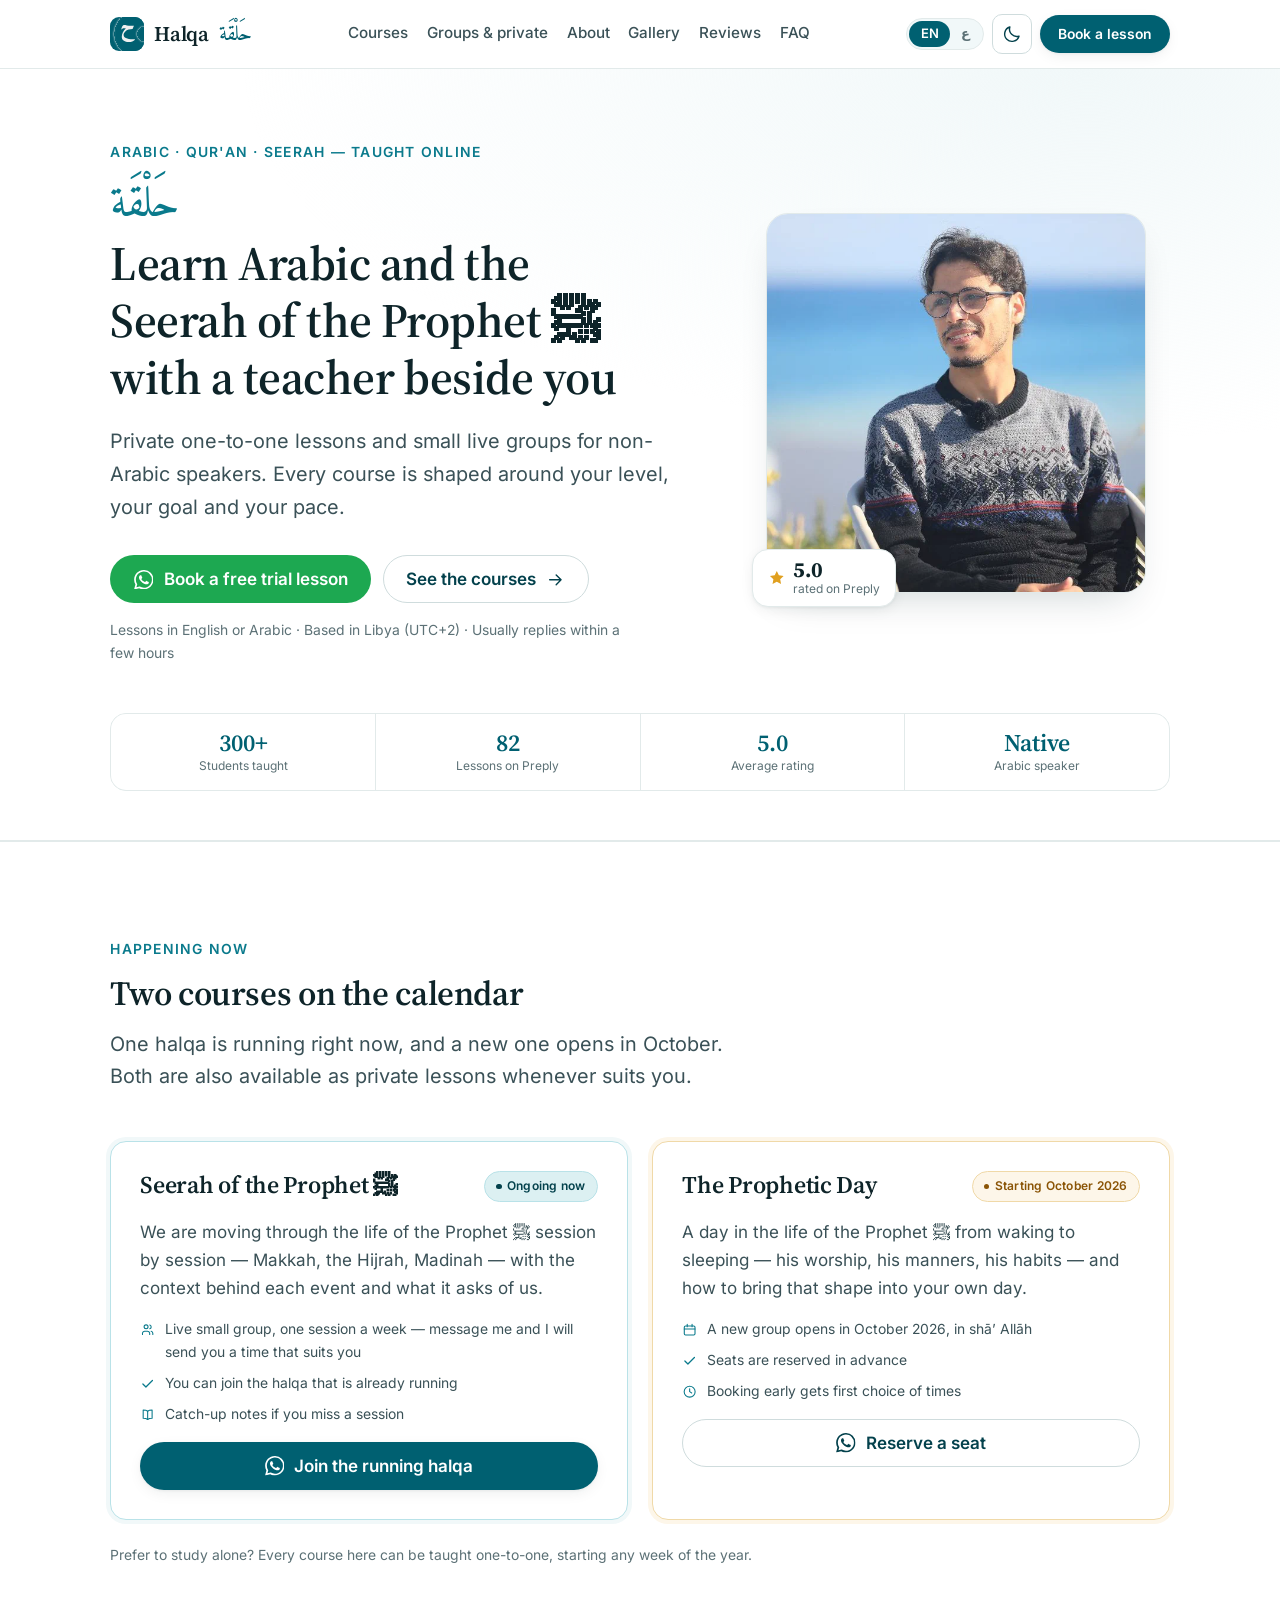
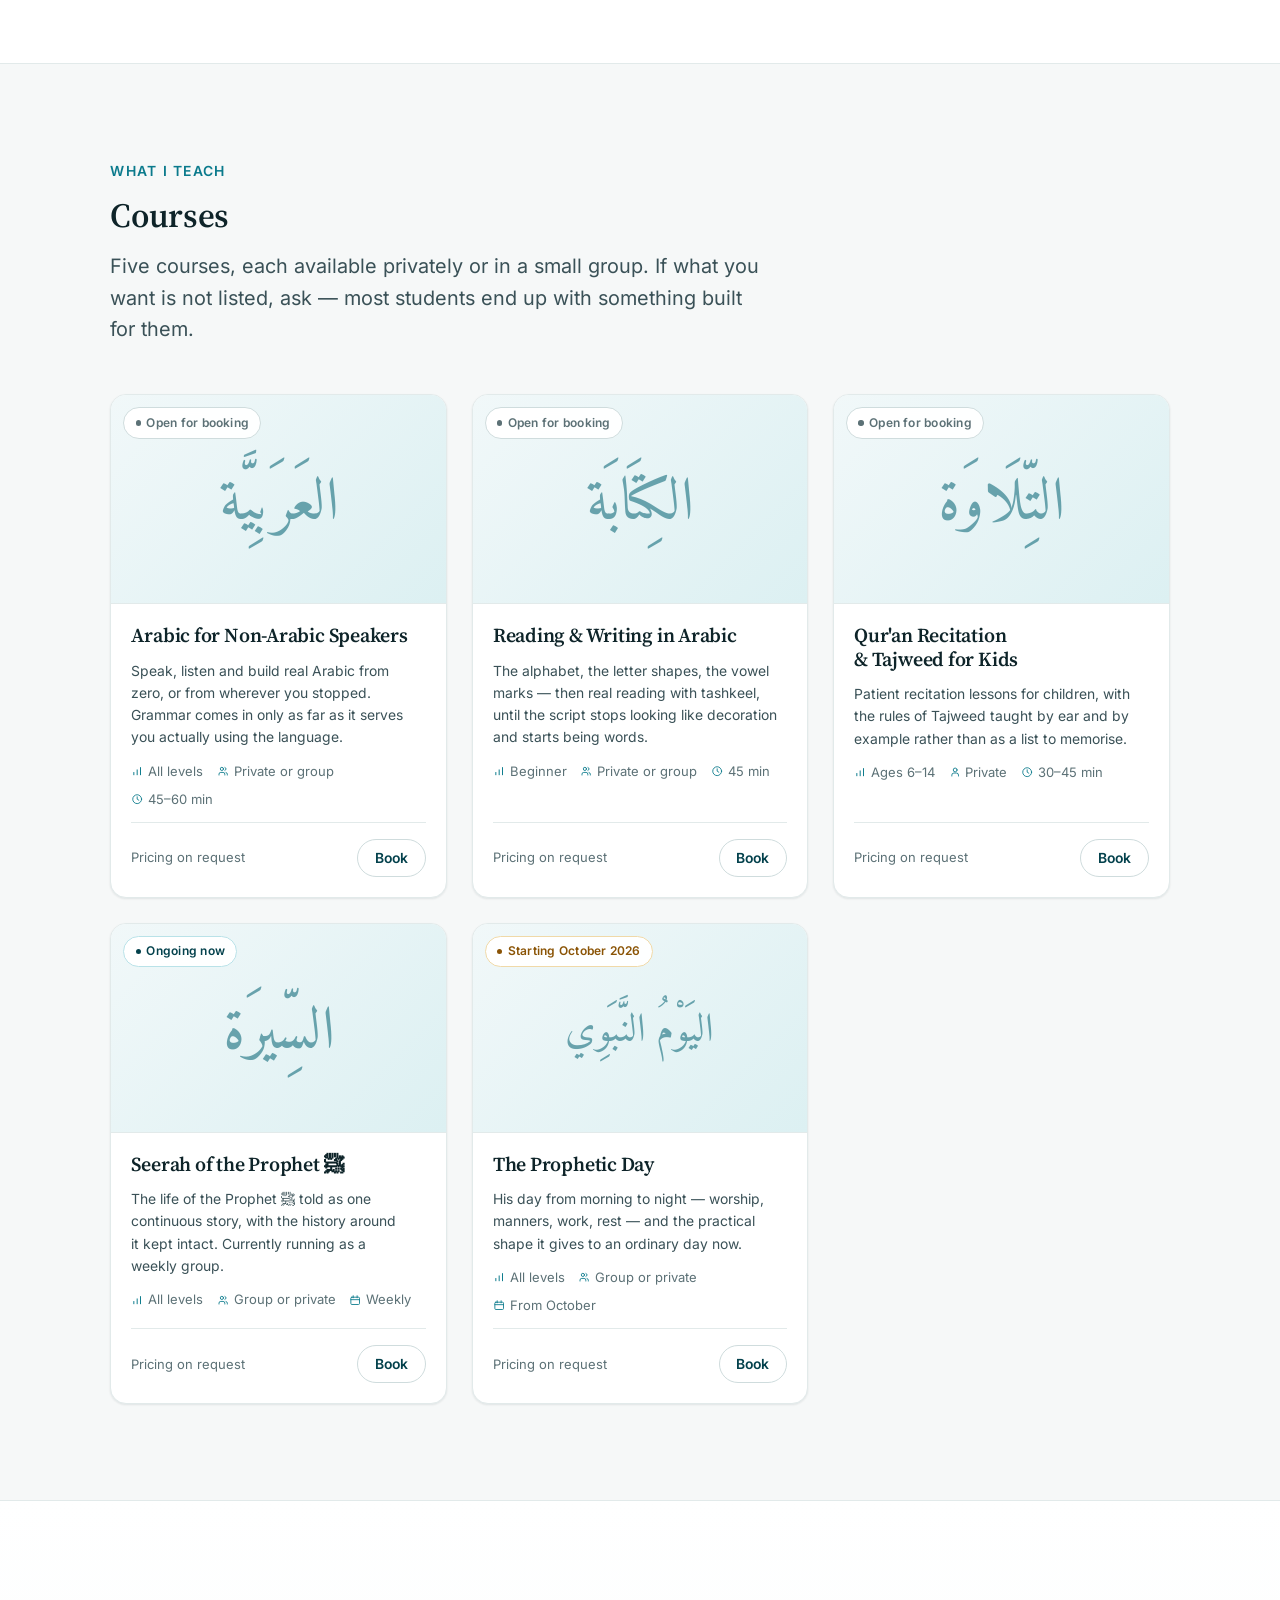
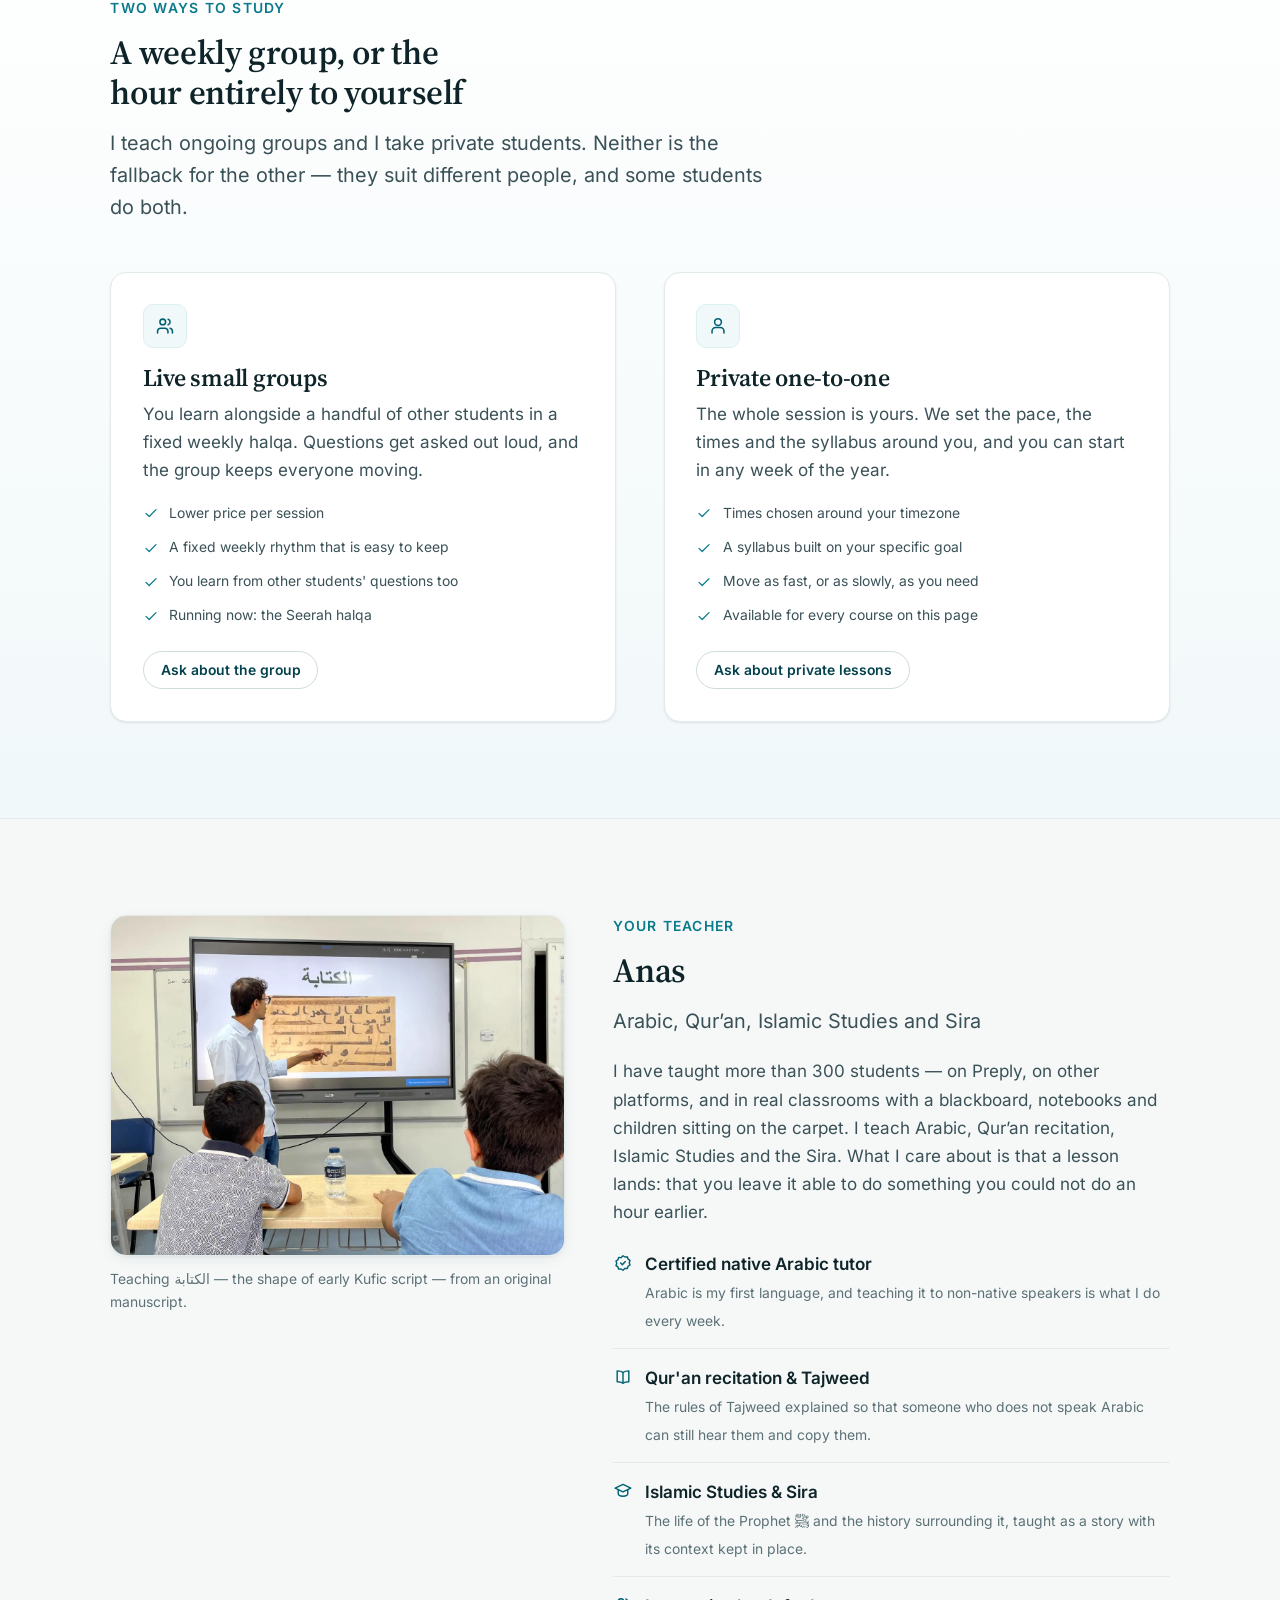
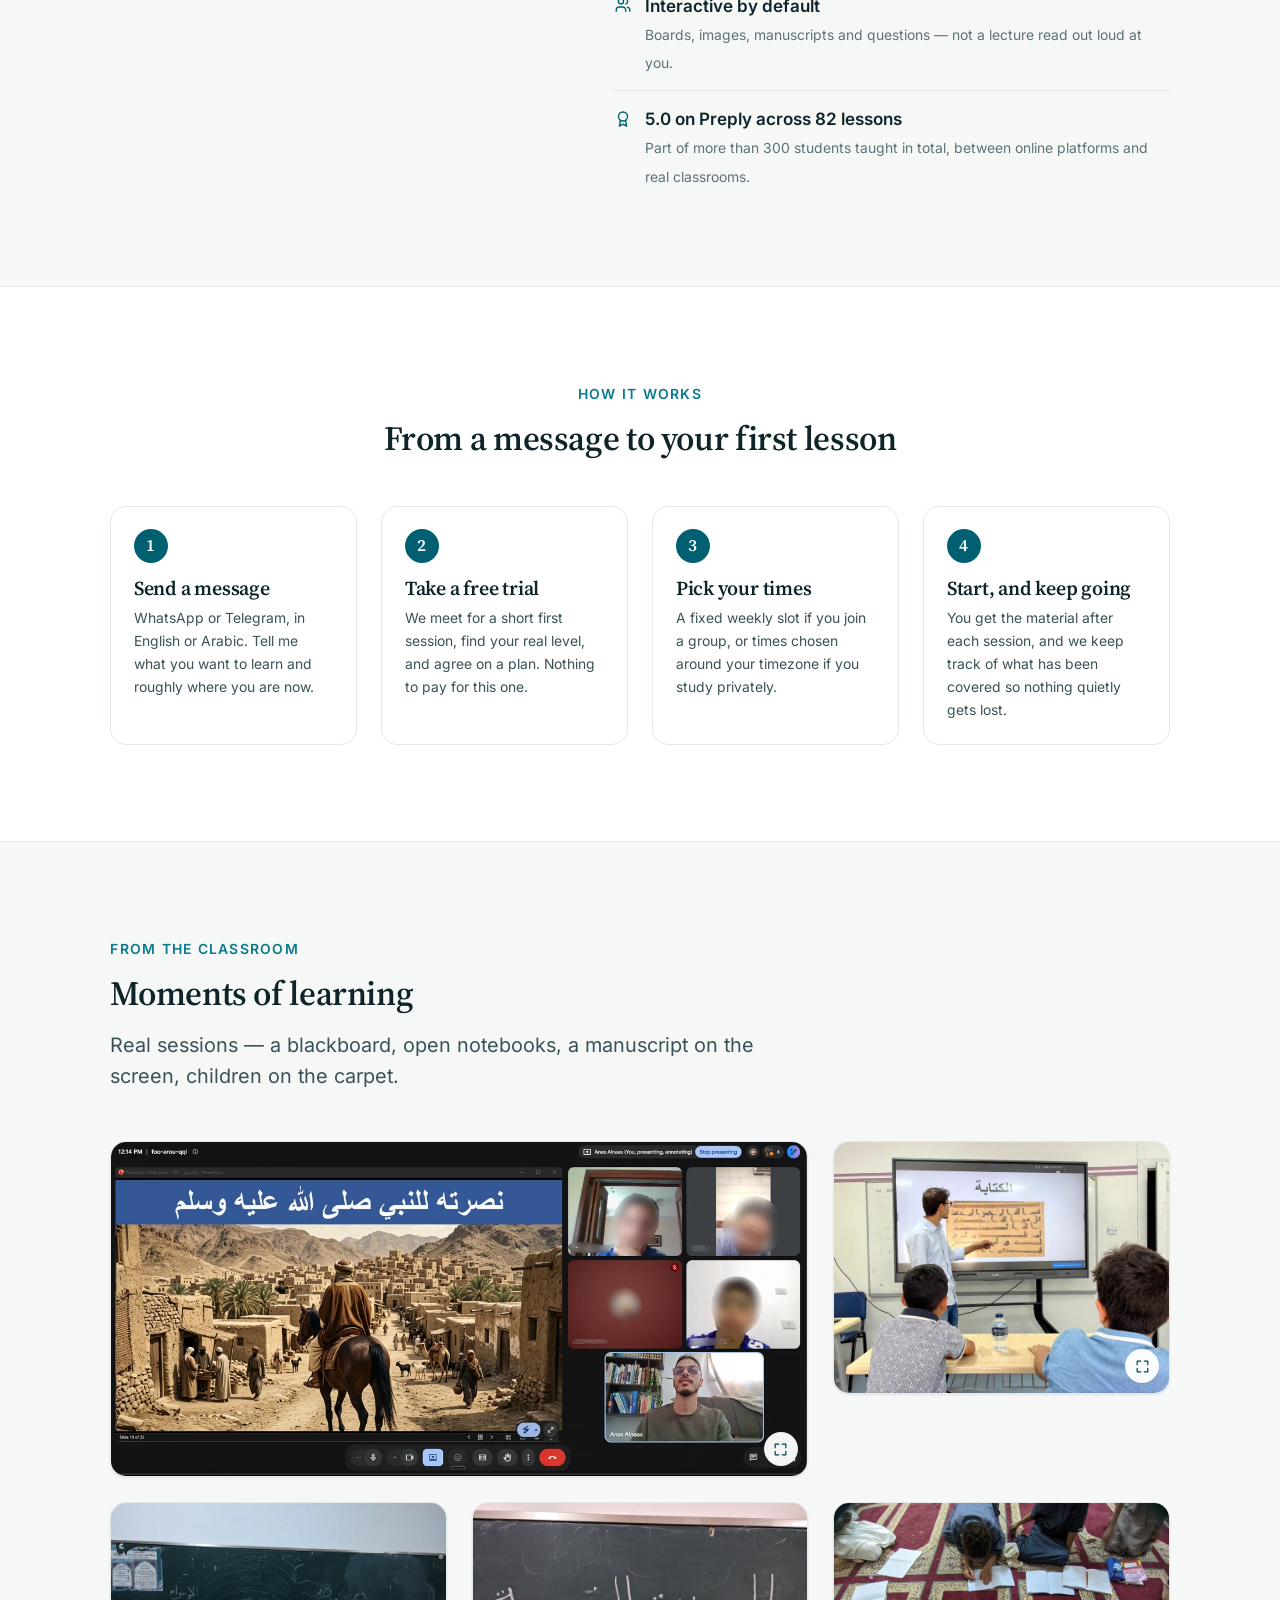
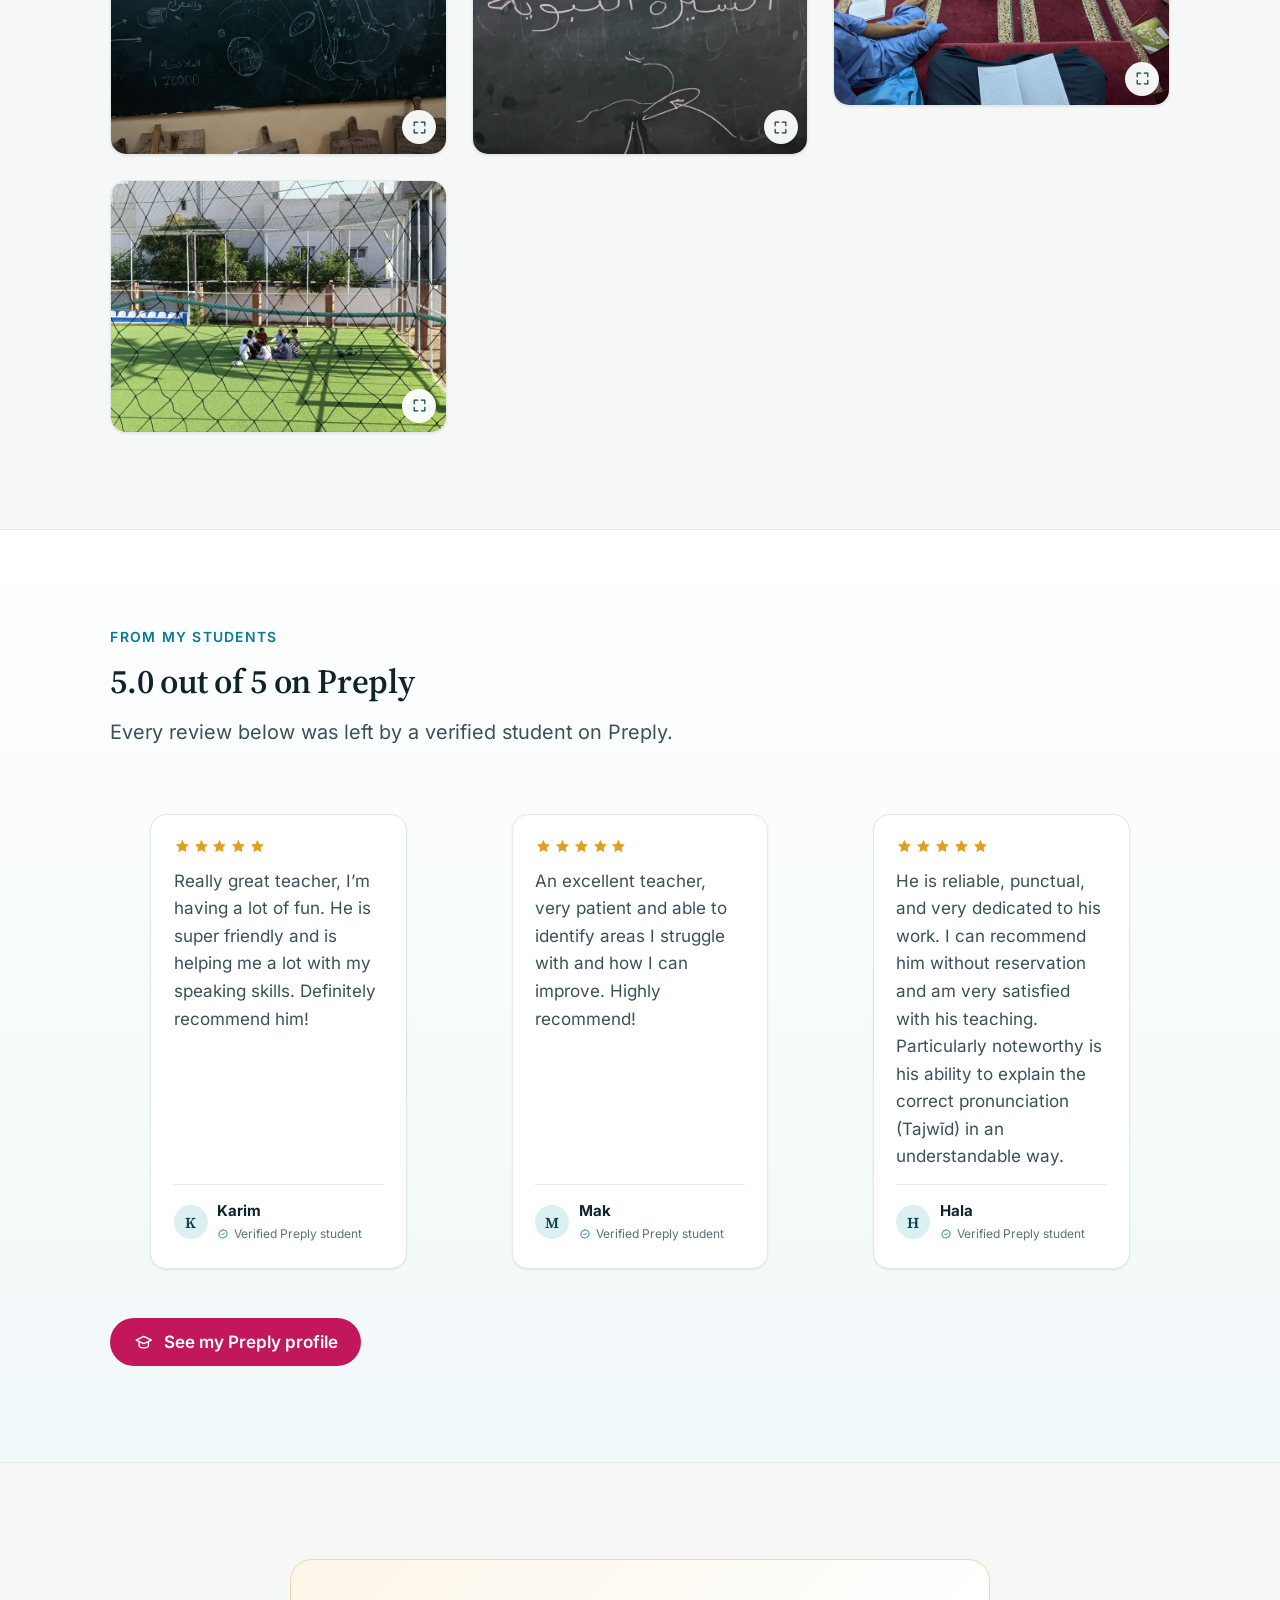
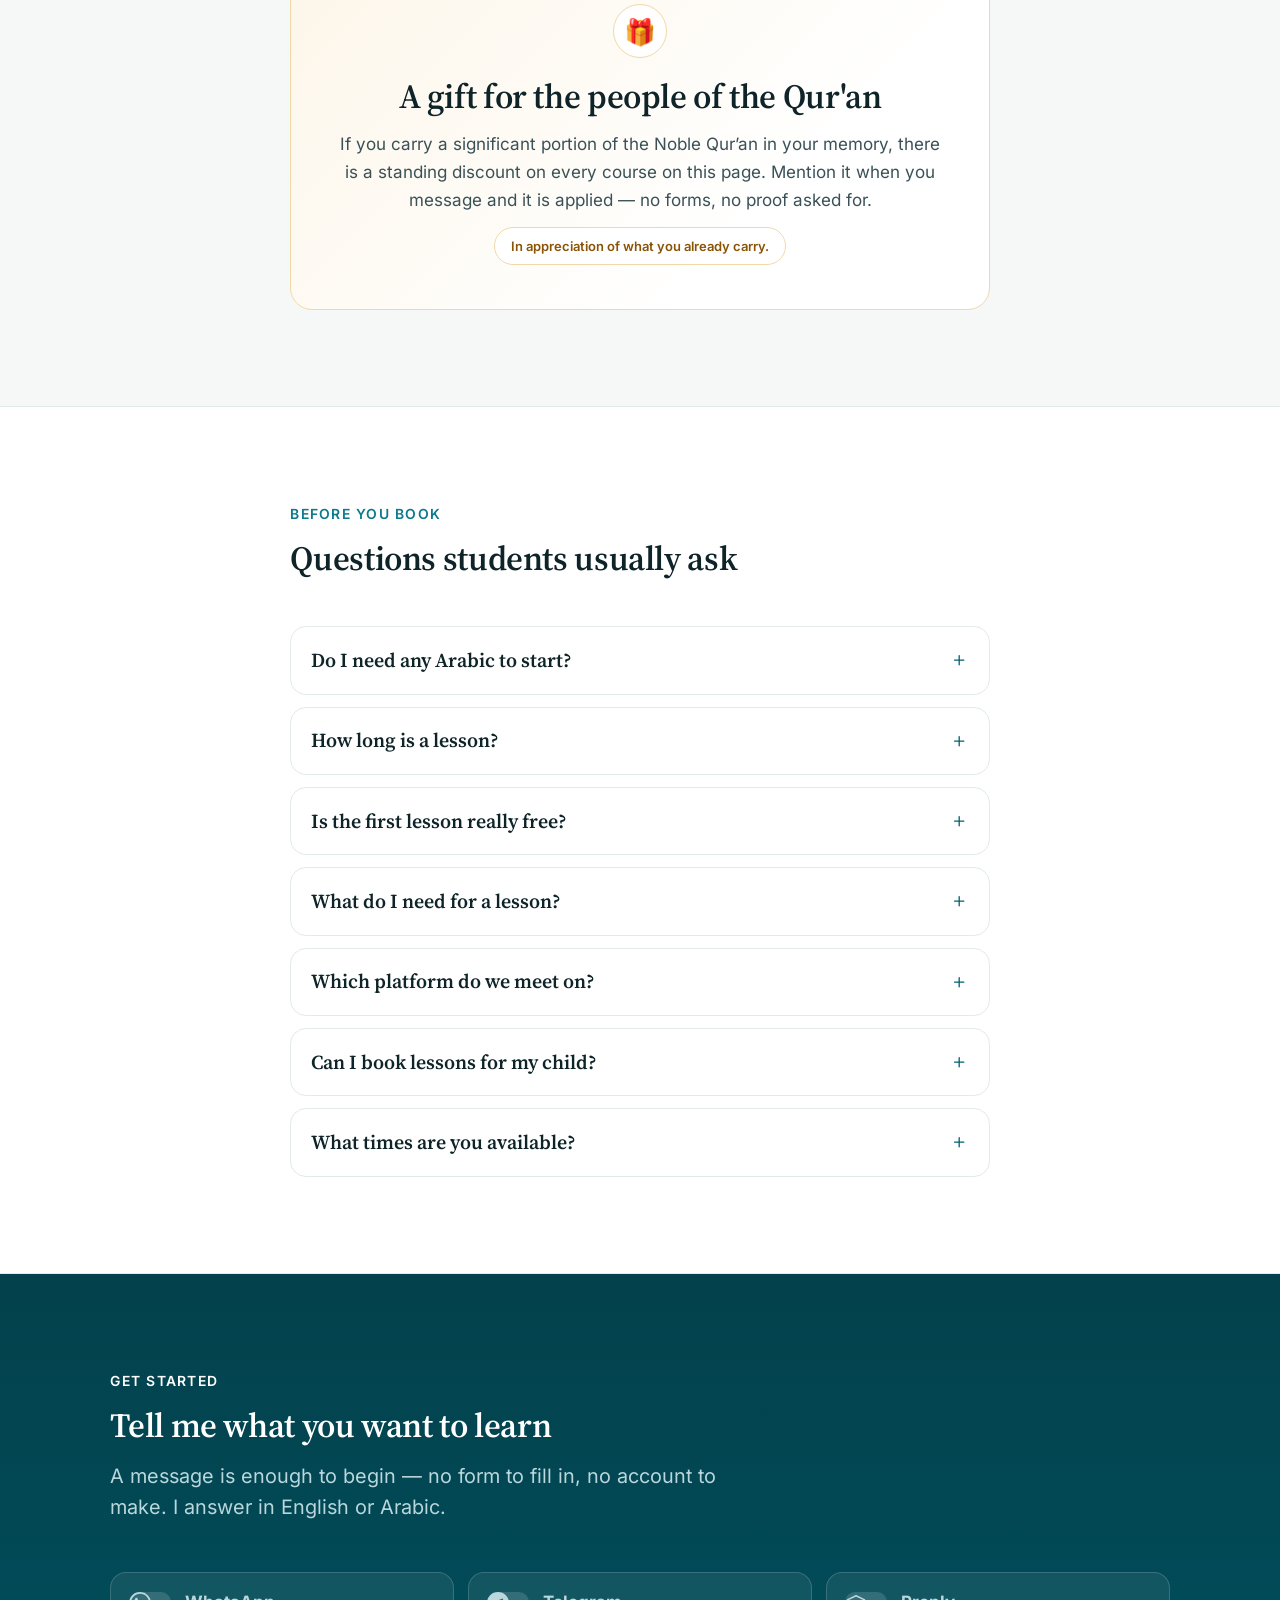
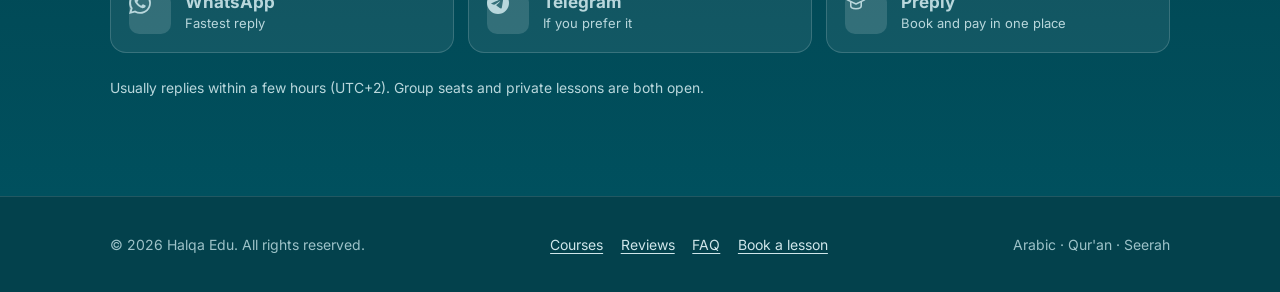
==== index.html @ 16d35952 "Import live site from Netlify (halqa-website) Files downloaded from the current production deploy an" ====
<!DOCTYPE html>
<html lang="en" dir="ltr" class="no-js">
<head>
<meta charset="utf-8">
<meta name="viewport" content="width=device-width, initial-scale=1">

<title>Halqa — Learn Arabic, Qur'an &amp; the Seerah with Anas</title>
<meta name="description" content="Private and small-group online lessons in Arabic, Qur'an recitation and Tajweed, and the Seerah of the Prophet ﷺ. Native Arabic teacher, 300+ students taught, rated 5.0 on Preply. Free trial lesson.">
<link rel="canonical" href="https://www.halqa.ly/">
<meta name="theme-color" content="#006071" media="(prefers-color-scheme: light)">
<meta name="theme-color" content="#0b1a1e" media="(prefers-color-scheme: dark)">
<meta name="author" content="Anas — Halqa">

<!-- Link previews (WhatsApp, Telegram, Facebook, X) -->
<meta property="og:type" content="website">
<meta property="og:site_name" content="Halqa">
<meta property="og:locale" content="en_US">
<meta property="og:locale:alternate" content="ar_LY">
<meta property="og:url" content="https://www.halqa.ly/">
<meta property="og:title" content="Halqa — Learn Arabic, Qur'an &amp; the Seerah with Anas">
<meta property="og:description" content="Private and small-group online lessons in Arabic, Qur'an recitation and Tajweed, and the Seerah of the Prophet ﷺ. 300+ students taught, rated 5.0 on Preply. First lesson free.">
<meta property="og:image" content="https://www.halqa.ly/images/og.jpg">
<meta property="og:image:width" content="1200">
<meta property="og:image:height" content="630">
<meta property="og:image:alt" content="Anas teaching Arabic script from an early Qur'anic manuscript">
<meta name="twitter:card" content="summary_large_image">

<!-- Icons -->
<link rel="icon" href="favicon.svg" type="image/svg+xml">
<link rel="apple-touch-icon" href="apple-touch-icon.png">
<link rel="manifest" href="site.webmanifest">

<!-- Fonts are self-hosted; nothing is requested from a third party at runtime -->
<link rel="preload" href="fonts/inter-latin-var.woff2" as="font" type="font/woff2" crossorigin>
<link rel="preload" href="fonts/sourceserif4-latin-var.woff2" as="font" type="font/woff2" crossorigin>
<link rel="stylesheet" href="css/styles.css">

<script>
  /* Runs before paint: marks that JS is available (the reveal animations are
     scoped to html.js so the page is never invisible without it), and restores
     a saved Arabic preference and a saved light/dark choice before the first
     frame — otherwise the page flashes English, or flashes light before
     turning dark. With nothing saved, the theme follows the operating system. */
  (function () {
    var d = document.documentElement;
    d.classList.remove('no-js');
    d.classList.add('js');
    try {
      if (localStorage.getItem('halqa:lang') === 'ar') {
        d.setAttribute('lang', 'ar');
        d.setAttribute('dir', 'rtl');
      }
      var theme = localStorage.getItem('halqa:theme');
      if (theme !== 'dark' && theme !== 'light') {
        theme = window.matchMedia('(prefers-color-scheme: dark)').matches
          ? 'dark'
          : 'light';
      }
      d.setAttribute('data-theme', theme);
    } catch (e) {}
  })();
</script>

<script type="application/ld+json">
{
  "@context": "https://schema.org",
  "@graph": [
    {
      "@type": "WebSite",
      "@id": "https://www.halqa.ly/#website",
      "url": "https://www.halqa.ly/",
      "name": "Halqa",
      "inLanguage": ["en", "ar"],
      "publisher": { "@id": "https://www.halqa.ly/#org" }
    },
    {
      "@type": "EducationalOrganization",
      "@id": "https://www.halqa.ly/#org",
      "name": "Halqa",
      "alternateName": "حلقة",
      "url": "https://www.halqa.ly/",
      "logo": "https://www.halqa.ly/favicon.svg",
      "image": "https://www.halqa.ly/images/og.jpg",
      "description": "Online Arabic, Qur'an recitation and Seerah lessons for non-Arabic speakers, taught privately and in small live groups.",
      "founder": { "@id": "https://www.halqa.ly/#anas" },
      "address": { "@type": "PostalAddress", "addressCountry": "LY" },
      "areaServed": "Worldwide",
      "availableLanguage": ["Arabic", "English"]
    },
    {
      "@type": "Person",
      "@id": "https://www.halqa.ly/#anas",
      "name": "Anas",
      "jobTitle": "Arabic, Qur'an and Islamic Studies teacher",
      "description": "Native Arabic teacher who has taught more than 300 students online and in classrooms.",
      "image": "https://www.halqa.ly/images/portrait.webp",
      "knowsLanguage": ["ar", "en"],
      "worksFor": { "@id": "https://www.halqa.ly/#org" },
      "knowsAbout": [
        "Arabic language teaching",
        "Qur'an recitation",
        "Tajweed",
        "Seerah of the Prophet Muhammad",
        "Islamic Studies"
      ]
    },
    {
      "@type": "Course",
      "name": "Arabic for Non-Arabic Speakers",
      "description": "Speaking, listening and reading Arabic from beginner level upwards, taught privately or in a small group.",
      "inLanguage": "en",
      "teaches": "Arabic language",
      "provider": { "@id": "https://www.halqa.ly/#org" },
      "hasCourseInstance": {
        "@type": "CourseInstance",
        "courseMode": "online",
        "instructor": { "@id": "https://www.halqa.ly/#anas" }
      }
    },
    {
      "@type": "Course",
      "name": "Reading and Writing in Arabic",
      "description": "The Arabic alphabet, letter forms and vowel marks, through to reading vocalised text with confidence.",
      "inLanguage": "en",
      "teaches": "Arabic reading and writing",
      "provider": { "@id": "https://www.halqa.ly/#org" },
      "hasCourseInstance": {
        "@type": "CourseInstance",
        "courseMode": "online",
        "instructor": { "@id": "https://www.halqa.ly/#anas" }
      }
    },
    {
      "@type": "Course",
      "name": "Qur'an Recitation and Tajweed for Kids",
      "description": "Recitation lessons for children aged 6 to 14, with the rules of Tajweed taught by ear and example.",
      "inLanguage": "en",
      "teaches": "Qur'an recitation and Tajweed",
      "provider": { "@id": "https://www.halqa.ly/#org" },
      "hasCourseInstance": {
        "@type": "CourseInstance",
        "courseMode": "online",
        "instructor": { "@id": "https://www.halqa.ly/#anas" }
      }
    },
    {
      "@type": "Course",
      "name": "Seerah of the Prophet Muhammad ﷺ",
      "description": "The life of the Prophet ﷺ taught as one continuous story with its historical context, currently running as a weekly live group.",
      "inLanguage": "en",
      "teaches": "Islamic Studies and the Sira",
      "provider": { "@id": "https://www.halqa.ly/#org" },
      "hasCourseInstance": {
        "@type": "CourseInstance",
        "courseMode": "online",
        "courseSchedule": {
          "@type": "Schedule",
          "repeatFrequency": "P1W",
          "repeatCount": 1
        },
        "instructor": { "@id": "https://www.halqa.ly/#anas" }
      }
    },
    {
      "@type": "Course",
      "name": "The Prophetic Day",
      "description": "A day in the life of the Prophet ﷺ from waking to sleeping — his worship, manners and habits — and how to shape an ordinary day around them. New group starting October 2026.",
      "inLanguage": "en",
      "teaches": "Prophetic practice and daily routine",
      "provider": { "@id": "https://www.halqa.ly/#org" },
      "hasCourseInstance": {
        "@type": "CourseInstance",
        "courseMode": "online",
        "startDate": "2026-10",
        "instructor": { "@id": "https://www.halqa.ly/#anas" }
      }
    },
    {
      "@type": "FAQPage",
      "mainEntity": [
        {
          "@type": "Question",
          "name": "Do I need any Arabic to start?",
          "acceptedAnswer": {
            "@type": "Answer",
            "text": "No. Several of my students began at the alphabet. Lessons are taught in English and shift into more Arabic as you grow into it."
          }
        },
        {
          "@type": "Question",
          "name": "How long is a lesson?",
          "acceptedAnswer": {
            "@type": "Answer",
            "text": "Usually 45 to 60 minutes for adults and 30 to 45 for children. We adjust once we both see what holds attention and what does not."
          }
        },
        {
          "@type": "Question",
          "name": "Is the first lesson really free?",
          "acceptedAnswer": {
            "@type": "Answer",
            "text": "Yes. The first short session is a trial: we check your level, talk through your goal, and agree on a plan. You decide afterwards whether to continue."
          }
        },
        {
          "@type": "Question",
          "name": "What do I need for a lesson?",
          "acceptedAnswer": {
            "@type": "Answer",
            "text": "A phone or laptop with a stable connection, and something to write in. Any material you need is sent to you before we meet."
          }
        },
        {
          "@type": "Question",
          "name": "Which platform do we meet on?",
          "acceptedAnswer": {
            "@type": "Answer",
            "text": "Google Meet, or the Preply classroom — those two for now. Booking through Preply keeps the scheduling and the payment in one place."
          }
        },
        {
          "@type": "Question",
          "name": "Can I book lessons for my child?",
          "acceptedAnswer": {
            "@type": "Answer",
            "text": "Yes — and not only the recitation course. Every course here is built to work for young learners, with the pace, the examples and the length of the session adjusted to their age. Parents are welcome to sit in on the first lessons."
          }
        },
        {
          "@type": "Question",
          "name": "What times are you available?",
          "acceptedAnswer": {
            "@type": "Answer",
            "text": "I teach across a wide spread of hours, from early morning through to late evening. Send me your city or your timezone and I will send back the slots that work."
          }
        }
      ]
    }
  ]
}
</script>
</head>

<body>

<a class="skip-link" href="#main" data-i18n="skip.link">Skip to main content</a>

<!-- ==========================================================================
     Icon sprite. Replaces the 100 KB Font Awesome stylesheet the old site
     loaded from a CDN for a dozen glyphs. Add an icon by adding a <symbol>.
     ========================================================================== -->
<svg width="0" height="0" style="position:absolute" aria-hidden="true" focusable="false">
  <symbol id="i-menu" viewBox="0 0 24 24" fill="none" stroke="currentColor" stroke-width="1.7" stroke-linecap="round"><path d="M4 7h16M4 12h16M4 17h16"/></symbol>
  <symbol id="i-close" viewBox="0 0 24 24" fill="none" stroke="currentColor" stroke-width="1.7" stroke-linecap="round"><path d="M6 6l12 12M18 6L6 18"/></symbol>
  <symbol id="i-check" viewBox="0 0 24 24" fill="none" stroke="currentColor" stroke-width="1.9" stroke-linecap="round" stroke-linejoin="round"><path d="M4.5 12.5l4.8 4.8L19.5 7"/></symbol>
  <symbol id="i-plus" viewBox="0 0 24 24" fill="none" stroke="currentColor" stroke-width="1.7" stroke-linecap="round"><path d="M12 6v12M6 12h12"/></symbol>
  <symbol id="i-arrow" viewBox="0 0 24 24" fill="none" stroke="currentColor" stroke-width="1.7" stroke-linecap="round" stroke-linejoin="round"><path d="M4.5 12h14M12.5 6l6 6-6 6"/></symbol>
  <symbol id="i-expand" viewBox="0 0 24 24" fill="none" stroke="currentColor" stroke-width="1.7" stroke-linecap="round" stroke-linejoin="round"><path d="M9.5 4.5H4.5V9.5M14.5 4.5h5v5M14.5 19.5h5v-5M9.5 19.5H4.5v-5"/></symbol>
  <symbol id="i-prev" viewBox="0 0 24 24" fill="none" stroke="currentColor" stroke-width="1.8" stroke-linecap="round" stroke-linejoin="round"><path d="M14.5 5.5L8 12l6.5 6.5"/></symbol>
  <symbol id="i-next" viewBox="0 0 24 24" fill="none" stroke="currentColor" stroke-width="1.8" stroke-linecap="round" stroke-linejoin="round"><path d="M9.5 5.5L16 12l-6.5 6.5"/></symbol>
  <symbol id="i-clock" viewBox="0 0 24 24" fill="none" stroke="currentColor" stroke-width="1.7" stroke-linecap="round" stroke-linejoin="round"><circle cx="12" cy="12" r="8.6"/><path d="M12 7.4V12l3.2 2"/></symbol>
  <symbol id="i-users" viewBox="0 0 24 24" fill="none" stroke="currentColor" stroke-width="1.7" stroke-linecap="round" stroke-linejoin="round"><path d="M15.2 19.5v-1.7a3.4 3.4 0 00-3.4-3.4H7.3a3.4 3.4 0 00-3.4 3.4v1.7"/><circle cx="9.55" cy="7.6" r="3.1"/><path d="M20.1 19.5v-1.7a3.4 3.4 0 00-2.6-3.3M15.4 4.7a3.1 3.1 0 010 5.9"/></symbol>
  <symbol id="i-user" viewBox="0 0 24 24" fill="none" stroke="currentColor" stroke-width="1.7" stroke-linecap="round" stroke-linejoin="round"><path d="M18.5 19.5v-1.8a4 4 0 00-4-4h-5a4 4 0 00-4 4v1.8"/><circle cx="12" cy="7.7" r="3.7"/></symbol>
  <symbol id="i-level" viewBox="0 0 24 24" fill="none" stroke="currentColor" stroke-width="1.9" stroke-linecap="round"><path d="M5.5 19v-4.5M12 19V9.5M18.5 19V5"/></symbol>
  <symbol id="i-calendar" viewBox="0 0 24 24" fill="none" stroke="currentColor" stroke-width="1.7" stroke-linecap="round" stroke-linejoin="round"><rect x="3.6" y="6.2" width="16.8" height="14.2" rx="2"/><path d="M8.2 3.4v4M15.8 3.4v4M3.6 11h16.8"/></symbol>
  <symbol id="i-award" viewBox="0 0 24 24" fill="none" stroke="currentColor" stroke-width="1.7" stroke-linecap="round" stroke-linejoin="round"><circle cx="12" cy="9" r="5.4"/><path d="M8.9 13.7l-1.2 6.9 4.3-2.4 4.3 2.4-1.2-6.9"/></symbol>
  <symbol id="i-book" viewBox="0 0 24 24" fill="none" stroke="currentColor" stroke-width="1.7" stroke-linecap="round" stroke-linejoin="round"><path d="M12 6.6C10.4 5.2 8.4 4.6 5 4.6v13c3.4 0 5.4.6 7 2 1.6-1.4 3.6-2 7-2v-13c-3.4 0-5.4.6-7 2z"/><path d="M12 6.6v12.4"/></symbol>
  <symbol id="i-verified" viewBox="0 0 24 24" fill="none" stroke="currentColor" stroke-width="1.7" stroke-linecap="round" stroke-linejoin="round"><path d="M12 3.3l2.4 1.5 2.8-.2.9 2.7 2.3 1.6-.9 2.7.9 2.7-2.3 1.6-.9 2.7-2.8-.2L12 20.7l-2.4-1.5-2.8.2-.9-2.7-2.3-1.6.9-2.7-.9-2.7 2.3-1.6.9-2.7 2.8.2z"/><path d="M9.2 12.1l2 2 3.6-3.9"/></symbol>
  <symbol id="i-sun" viewBox="0 0 24 24" fill="none" stroke="currentColor" stroke-width="1.7" stroke-linecap="round" stroke-linejoin="round"><circle cx="12" cy="12" r="4.2"/><path d="M12 2.6v2.3M12 19.1v2.3M4.36 4.36l1.63 1.63M18.01 18.01l1.63 1.63M2.6 12h2.3M19.1 12h2.3M4.36 19.64l1.63-1.63M18.01 5.99l1.63-1.63"/></symbol>
  <symbol id="i-moon" viewBox="0 0 24 24" fill="none" stroke="currentColor" stroke-width="1.7" stroke-linecap="round" stroke-linejoin="round"><path d="M20.4 14.6A8.8 8.8 0 019.4 3.6a8.8 8.8 0 1011 11z"/></symbol>
  <symbol id="i-star" viewBox="0 0 24 24" fill="currentColor"><path d="M12 2.6l2.85 5.94 6.5.88-4.72 4.53 1.17 6.45L12 17.32l-5.8 3.08 1.17-6.45L2.65 9.42l6.5-.88z"/></symbol>
  <symbol id="i-cap" viewBox="0 0 24 24" fill="none" stroke="currentColor" stroke-width="1.7" stroke-linecap="round" stroke-linejoin="round"><path d="M12 4.1L2.6 8.6 12 13.1l9.4-4.5z"/><path d="M6.3 11v4.4c0 1.7 2.55 2.9 5.7 2.9s5.7-1.2 5.7-2.9V11"/></symbol>
  <symbol id="i-whatsapp" viewBox="0 0 24 24" fill="currentColor"><path d="M17.472 14.382c-.297-.149-1.758-.867-2.03-.967-.273-.099-.471-.148-.67.15-.197.297-.767.966-.94 1.164-.173.199-.347.223-.644.075-.297-.149-1.255-.462-2.39-1.475-.883-.788-1.48-1.761-1.653-2.059-.173-.297-.018-.458.13-.606.134-.133.347-.347.52-.52.174-.174.232-.298.347-.497.115-.198.057-.371-.058-.52-.115-.148-.669-1.612-.916-2.207-.245-.595-.49-.51-.67-.51-.174 0-.372-.024-.57-.024-.198 0-.52.074-.792.372-.272.297-1.04 1.016-1.04 2.479 0 1.462 1.065 2.875 1.213 3.074.149.198 2.096 3.2 5.077 4.487.709.306 1.262.489 1.694.625.712.227 1.36.195 1.871.118.571-.085 1.758-.719 2.006-1.413.248-.694.248-1.29.173-1.414-.074-.124-.272-.198-.57-.347m-5.421 7.403h-.004a9.87 9.87 0 01-5.031-1.378l-.361-.214-3.741.982.998-3.648-.235-.374a9.86 9.86 0 01-1.51-5.26c.001-5.45 4.436-9.884 9.888-9.884 2.64 0 5.122 1.03 6.988 2.898a9.825 9.825 0 012.893 6.994c-.003 5.45-4.437 9.884-9.885 9.884m8.413-18.297A11.815 11.815 0 0012.05 0C5.495 0 .16 5.335.157 11.892c0 2.096.547 4.142 1.588 5.945L.057 24l6.305-1.654a11.882 11.882 0 005.683 1.448h.005c6.554 0 11.89-5.335 11.893-11.893a11.821 11.821 0 00-3.48-8.413z"/></symbol>
  <symbol id="i-telegram" viewBox="0 0 24 24" fill="currentColor"><path d="M11.944 0A12 12 0 000 12a12 12 0 0012 12 12 12 0 0012-12A12 12 0 0012 0a12 12 0 00-.056 0zm4.962 7.224c.1-.002.321.023.465.14a.506.506 0 01.171.325c.016.093.036.306.02.472-.18 1.898-.962 6.502-1.36 8.627-.168.9-.499 1.201-.82 1.23-.696.065-1.225-.46-1.9-.902-1.056-.693-1.653-1.124-2.678-1.8-1.185-.78-.417-1.21.26-1.91.178-.184 3.147-2.886 3.207-3.14.007-.03.014-.135-.055-.19-.069-.055-.169-.037-.242-.02-.104.024-1.755 1.115-4.954 3.274-.47.322-.897.48-1.277.47-.42-.009-1.23-.238-1.83-.434-.74-.24-1.324-.365-1.273-.767.026-.21.315-.424.867-.643 3.398-1.48 5.664-2.456 6.798-2.927 3.237-1.346 3.91-1.58 4.35-1.588z"/></symbol>
</svg>

<!-- ==========================================================================
     Header
     ========================================================================== -->
<header class="header">
  <div class="container header__inner">

    <a class="brand" href="#" aria-label="Halqa — home">
      <img class="brand__mark" src="favicon.svg" width="34" height="34" alt="">
      <span class="brand__name">Halqa</span>
      <span class="brand__name-ar" aria-hidden="true">حَلْقَة</span>
    </a>

    <nav class="nav header__nav" id="site-nav" aria-label="Main">
      <a class="nav__link" href="#courses" data-i18n="nav.courses">Courses</a>
      <a class="nav__link" href="#formats" data-i18n="nav.formats">Groups &amp; private</a>
      <a class="nav__link" href="#about" data-i18n="nav.about">About</a>
      <a class="nav__link" href="#gallery" data-i18n="nav.gallery">Gallery</a>
      <a class="nav__link" href="#reviews" data-i18n="nav.reviews">Reviews</a>
      <a class="nav__link" href="#faq" data-i18n="nav.faq">FAQ</a>
      <a class="btn btn--primary btn--sm" href="#contact" data-i18n="nav.book">Book a lesson</a>
    </nav>

    <div class="header__actions">
      <div class="lang-toggle" role="group" aria-label="Site language" data-i18n-attr="aria-label:lang.label">
        <button type="button" data-set-lang="en" aria-pressed="true" lang="en">EN</button>
        <button type="button" data-set-lang="ar" aria-pressed="false" lang="ar">ع</button>
      </div>

      <button class="icon-btn icon-btn--theme theme-toggle" type="button"
              aria-label="Switch to dark theme" data-i18n-attr="aria-label:theme.toDark">
        <svg class="icon theme-toggle__moon" aria-hidden="true"><use href="#i-moon"></use></svg>
        <svg class="icon theme-toggle__sun" aria-hidden="true"><use href="#i-sun"></use></svg>
      </button>

      <a class="btn btn--primary btn--sm header__cta-desktop" href="#contact" data-i18n="nav.book">Book a lesson</a>

      <button class="nav-toggle" type="button" aria-expanded="false" aria-controls="site-nav"
              aria-label="Open menu" data-i18n-attr="aria-label:nav.menuLabel">
        <svg class="icon nav-toggle__open" aria-hidden="true"><use href="#i-menu"></use></svg>
        <svg class="icon nav-toggle__close" aria-hidden="true"><use href="#i-close"></use></svg>
      </button>
    </div>

  </div>
</header>

<main id="main">

  <!-- ========================================================================
       Hero
       ======================================================================== -->
  <section class="hero">
    <div class="container hero__inner">

      <div>
        <span class="eyebrow" data-i18n="hero.eyebrow">Arabic · Qur'an · Seerah — taught online</span>

        <h1 class="hero__title">
          <span class="hero__title-ar" aria-hidden="true">حَلْقَة</span>
          <span data-i18n="hero.title">Learn Arabic and the Seerah of the Prophet ﷺ with a teacher beside you</span>
        </h1>

        <p class="hero__sub" data-i18n="hero.sub">
          Private one-to-one lessons and small live groups for non-Arabic speakers. Every course is
          shaped around your level, your goal and your pace.
        </p>

        <div class="btn-row">
          <a class="btn btn--whatsapp" data-msg="trial"
             href="https://wa.me/218945244671?text=Assalamu%20alaykum.%20I%20would%20like%20to%20book%20a%20free%20trial%20lesson.">
            <svg class="icon" aria-hidden="true"><use href="#i-whatsapp"></use></svg>
            <span data-i18n="hero.ctaPrimary">Book a free trial lesson</span>
          </a>
          <a class="btn btn--ghost" href="#courses">
            <span data-i18n="hero.ctaSecondary">See the courses</span>
            <svg class="icon" aria-hidden="true"><use href="#i-arrow"></use></svg>
          </a>
        </div>

        <p class="hero__note" data-i18n="hero.note">
          Lessons in English or Arabic · Based in Libya (UTC+2) · Usually replies within a few hours
        </p>
      </div>

      <figure class="hero__figure">
        <img class="hero__portrait" src="images/portrait.webp"
             srcset="images/portrait.webp 640w, images/portrait@2x.webp 960w"
             sizes="(min-width: 900px) 380px, min(100vw - 2rem, 380px)"
             width="640" height="640"
             alt="Anas, Arabic and Islamic studies teacher" data-i18n-attr="alt:hero.portraitAlt"
             fetchpriority="high" decoding="async">
        <figcaption class="hero__rating">
          <svg class="icon" aria-hidden="true" style="width:1.1rem;height:1.1rem;color:var(--gold)"><use href="#i-star"></use></svg>
          <span>
            <strong data-i18n="hero.ratingValue">5.0</strong>
            <span data-i18n="hero.ratingLabel">rated on Preply</span>
          </span>
        </figcaption>
      </figure>

    </div>

    <div class="container">
      <ul class="trust">
        <li class="trust__item">
          <strong class="trust__value">300+</strong>
          <span class="trust__label" data-i18n="trust.students">Students taught</span>
        </li>
        <li class="trust__item">
          <strong class="trust__value">82</strong>
          <span class="trust__label" data-i18n="trust.lessons">Lessons on Preply</span>
        </li>
        <li class="trust__item">
          <strong class="trust__value">5.0</strong>
          <span class="trust__label" data-i18n="trust.rating">Average rating</span>
        </li>
        <li class="trust__item">
          <strong class="trust__value" data-i18n="trust.native">Native</strong>
          <span class="trust__label" data-i18n="trust.nativeLabel">Arabic speaker</span>
        </li>
      </ul>
    </div>
  </section>

  <!-- ========================================================================
       What is running now
       ======================================================================== -->
  <section class="section section--surface" id="now">
    <div class="container">

      <div class="section-head reveal">
        <span class="eyebrow" data-i18n="now.eyebrow">Happening now</span>
        <h2 data-i18n="now.title">Two courses on the calendar</h2>
        <p class="lede" data-i18n="now.lede">
          One halqa is running right now, and a new one opens in October. Both are also available as
          private lessons whenever suits you.
        </p>
      </div>

      <div class="grid featured reveal">

        <article class="featured__card featured__card--live">
          <div class="featured__head">
            <h3 class="featured__title" data-i18n="now.sirahTitle">Seerah of the Prophet ﷺ</h3>
            <span class="badge badge--live" data-i18n="now.liveBadge">Ongoing now</span>
          </div>
          <p data-i18n="now.sirahText">
            We are moving through the life of the Prophet ﷺ session by session — Makkah, the Hijrah,
            Madinah — with the context behind each event and what it asks of us.
          </p>
          <ul class="featured__list">
            <li>
              <svg class="icon" aria-hidden="true"><use href="#i-users"></use></svg>
              <span data-i18n="now.sirahP1">Live small group, one session a week — message me and I will send you a time that suits you</span>
            </li>
            <li>
              <svg class="icon" aria-hidden="true"><use href="#i-check"></use></svg>
              <span data-i18n="now.sirahP2">You can join the halqa that is already running</span>
            </li>
            <li>
              <svg class="icon" aria-hidden="true"><use href="#i-book"></use></svg>
              <span data-i18n="now.sirahP3">Catch-up notes if you miss a session</span>
            </li>
          </ul>
          <a class="btn btn--primary" data-msg="sirah"
             href="https://wa.me/218945244671?text=Assalamu%20alaykum.%20I%20would%20like%20to%20join%20the%20Seerah%20halqa%20that%20is%20running%20now.">
            <svg class="icon" aria-hidden="true"><use href="#i-whatsapp"></use></svg>
            <span data-i18n="now.sirahCta">Join the running halqa</span>
          </a>
        </article>

        <article class="featured__card featured__card--soon">
          <div class="featured__head">
            <h3 class="featured__title" data-i18n="now.dayTitle">The Prophetic Day</h3>
            <span class="badge badge--soon" data-i18n="now.soonBadge">Starting October 2026</span>
          </div>
          <p data-i18n="now.dayText">
            A day in the life of the Prophet ﷺ from waking to sleeping — his worship, his manners,
            his habits — and how to bring that shape into your own day.
          </p>
          <ul class="featured__list">
            <li>
              <svg class="icon" aria-hidden="true"><use href="#i-calendar"></use></svg>
              <span data-i18n="now.dayP1">A new group opens in October 2026, in shā’ Allāh</span>
            </li>
            <li>
              <svg class="icon" aria-hidden="true"><use href="#i-check"></use></svg>
              <span data-i18n="now.dayP2">Seats are reserved in advance</span>
            </li>
            <li>
              <svg class="icon" aria-hidden="true"><use href="#i-clock"></use></svg>
              <span data-i18n="now.dayP3">Booking early gets first choice of times</span>
            </li>
          </ul>
          <a class="btn btn--ghost" data-msg="day"
             href="https://wa.me/218945244671?text=Assalamu%20alaykum.%20I%20would%20like%20to%20reserve%20a%20seat%20on%20The%20Prophetic%20Day%20course%20in%20October.">
            <svg class="icon" aria-hidden="true"><use href="#i-whatsapp"></use></svg>
            <span data-i18n="now.dayCta">Reserve a seat</span>
          </a>
        </article>

      </div>

      <p class="hero__note reveal" style="margin-block-start:1.5rem" data-i18n="now.privateNote">
        Prefer to study alone? Every course here can be taught one-to-one, starting any week of the year.
      </p>

    </div>
  </section>

  <!-- ========================================================================
       Courses
       Each card's artwork is an Arabic word set in Amiri. Swap a
       .card__media--glyph block for an <img> once you have a photo for it —
       see IMAGES.md.
       ======================================================================== -->
  <section class="section" id="courses">
    <div class="container">

      <div class="section-head reveal">
        <span class="eyebrow" data-i18n="courses.eyebrow">What I teach</span>
        <h2 data-i18n="courses.title">Courses</h2>
        <p class="lede" data-i18n="courses.lede">
          Five courses, each available privately or in a small group. If what you want is not listed,
          ask — most students end up with something built for them.
        </p>
      </div>

      <div class="grid courses-grid">

        <article class="card reveal">
          <div class="card__media card__media--glyph">
            <span class="card__glyph" aria-hidden="true">العَرَبِيَّة</span>
            <span class="badge badge--open card__badge" data-i18n="courses.openBadge">Open for booking</span>
          </div>
          <div class="card__body">
            <h3 class="card__title" data-i18n="course.arabic.title">Arabic for Non-Arabic Speakers</h3>
            <p class="card__text" data-i18n="course.arabic.text">
              Speak, listen and build real Arabic from zero, or from wherever you stopped. Grammar comes
              in only as far as it serves you actually using the language.
            </p>
            <ul class="card__meta">
              <li><svg class="icon" aria-hidden="true"><use href="#i-level"></use></svg><span data-i18n="course.arabic.m1">All levels</span></li>
              <li><svg class="icon" aria-hidden="true"><use href="#i-users"></use></svg><span data-i18n="course.arabic.m2">Private or group</span></li>
              <li><svg class="icon" aria-hidden="true"><use href="#i-clock"></use></svg><span data-i18n="course.arabic.m3">45–60 min</span></li>
            </ul>
            <div class="card__foot">
              <p class="price" data-course="arabic" data-i18n="price.ask">Pricing on request</p>
              <a class="btn btn--ghost btn--sm" data-msg="arabic"
                 href="https://wa.me/218945244671?text=Assalamu%20alaykum.%20I%20would%20like%20to%20ask%20about%20the%20Arabic%20course%20for%20non-Arabic%20speakers."
                 data-i18n="courses.bookCta">Book</a>
            </div>
          </div>
        </article>

        <article class="card reveal">
          <div class="card__media card__media--glyph">
            <span class="card__glyph" aria-hidden="true">الكِتَابَة</span>
            <span class="badge badge--open card__badge" data-i18n="courses.openBadge">Open for booking</span>
          </div>
          <div class="card__body">
            <h3 class="card__title" data-i18n="course.writing.title">Reading &amp; Writing in Arabic</h3>
            <p class="card__text" data-i18n="course.writing.text">
              The alphabet, the letter shapes, the vowel marks — then real reading with tashkeel, until
              the script stops looking like decoration and starts being words.
            </p>
            <ul class="card__meta">
              <li><svg class="icon" aria-hidden="true"><use href="#i-level"></use></svg><span data-i18n="course.writing.m1">Beginner</span></li>
              <li><svg class="icon" aria-hidden="true"><use href="#i-users"></use></svg><span data-i18n="course.writing.m2">Private or group</span></li>
              <li><svg class="icon" aria-hidden="true"><use href="#i-clock"></use></svg><span data-i18n="course.writing.m3">45 min</span></li>
            </ul>
            <div class="card__foot">
              <p class="price" data-course="writing" data-i18n="price.ask">Pricing on request</p>
              <a class="btn btn--ghost btn--sm" data-msg="writing"
                 href="https://wa.me/218945244671?text=Assalamu%20alaykum.%20I%20would%20like%20to%20ask%20about%20the%20Arabic%20reading%20and%20writing%20course."
                 data-i18n="courses.bookCta">Book</a>
            </div>
          </div>
        </article>

        <article class="card reveal">
          <div class="card__media card__media--glyph">
            <span class="card__glyph" aria-hidden="true">التِّلَاوَة</span>
            <span class="badge badge--open card__badge" data-i18n="courses.openBadge">Open for booking</span>
          </div>
          <div class="card__body">
            <h3 class="card__title" data-i18n="course.quran.title">Qur'an Recitation &amp; Tajweed for Kids</h3>
            <p class="card__text" data-i18n="course.quran.text">
              Patient recitation lessons for children, with the rules of Tajweed taught by ear and by
              example rather than as a list to memorise.
            </p>
            <ul class="card__meta">
              <li><svg class="icon" aria-hidden="true"><use href="#i-level"></use></svg><span data-i18n="course.quran.m1">Ages 6–14</span></li>
              <li><svg class="icon" aria-hidden="true"><use href="#i-user"></use></svg><span data-i18n="course.quran.m2">Private</span></li>
              <li><svg class="icon" aria-hidden="true"><use href="#i-clock"></use></svg><span data-i18n="course.quran.m3">30–45 min</span></li>
            </ul>
            <div class="card__foot">
              <p class="price" data-course="quran" data-i18n="price.ask">Pricing on request</p>
              <a class="btn btn--ghost btn--sm" data-msg="quran"
                 href="https://wa.me/218945244671?text=Assalamu%20alaykum.%20I%20would%20like%20to%20ask%20about%20Qur'an%20recitation%20lessons%20for%20children."
                 data-i18n="courses.bookCta">Book</a>
            </div>
          </div>
        </article>

        <article class="card reveal">
          <div class="card__media card__media--glyph">
            <span class="card__glyph" aria-hidden="true">السِّيرَة</span>
            <span class="badge badge--live card__badge" data-i18n="now.liveBadge">Ongoing now</span>
          </div>
          <div class="card__body">
            <h3 class="card__title" data-i18n="course.sirah.title">Seerah of the Prophet ﷺ</h3>
            <p class="card__text" data-i18n="course.sirah.text">
              The life of the Prophet ﷺ told as one continuous story, with the history around it kept
              intact. Currently running as a weekly group.
            </p>
            <ul class="card__meta">
              <li><svg class="icon" aria-hidden="true"><use href="#i-level"></use></svg><span data-i18n="course.sirah.m1">All levels</span></li>
              <li><svg class="icon" aria-hidden="true"><use href="#i-users"></use></svg><span data-i18n="course.sirah.m2">Group or private</span></li>
              <li><svg class="icon" aria-hidden="true"><use href="#i-calendar"></use></svg><span data-i18n="course.sirah.m3">Weekly</span></li>
            </ul>
            <div class="card__foot">
              <p class="price" data-course="sirah" data-i18n="price.ask">Pricing on request</p>
              <a class="btn btn--ghost btn--sm" data-msg="sirah"
                 href="https://wa.me/218945244671?text=Assalamu%20alaykum.%20I%20would%20like%20to%20join%20the%20Seerah%20halqa%20that%20is%20running%20now."
                 data-i18n="courses.bookCta">Book</a>
            </div>
          </div>
        </article>

        <article class="card reveal">
          <div class="card__media card__media--glyph">
            <span class="card__glyph card__glyph--long" aria-hidden="true">اليَوْمُ النَّبَوِي</span>
            <span class="badge badge--soon card__badge" data-i18n="now.soonBadge">Starting October 2026</span>
          </div>
          <div class="card__body">
            <h3 class="card__title" data-i18n="course.day.title">The Prophetic Day</h3>
            <p class="card__text" data-i18n="course.day.text">
              His day from morning to night — worship, manners, work, rest — and the practical shape it
              gives to an ordinary day now.
            </p>
            <ul class="card__meta">
              <li><svg class="icon" aria-hidden="true"><use href="#i-level"></use></svg><span data-i18n="course.day.m1">All levels</span></li>
              <li><svg class="icon" aria-hidden="true"><use href="#i-users"></use></svg><span data-i18n="course.day.m2">Group or private</span></li>
              <li><svg class="icon" aria-hidden="true"><use href="#i-calendar"></use></svg><span data-i18n="course.day.m3">From October</span></li>
            </ul>
            <div class="card__foot">
              <p class="price" data-course="day" data-i18n="price.ask">Pricing on request</p>
              <a class="btn btn--ghost btn--sm" data-msg="day"
                 href="https://wa.me/218945244671?text=Assalamu%20alaykum.%20I%20would%20like%20to%20reserve%20a%20seat%20on%20The%20Prophetic%20Day%20course%20in%20October."
                 data-i18n="courses.bookCta">Book</a>
            </div>
          </div>
        </article>

      </div>
    </div>
  </section>

  <!-- ========================================================================
       Groups vs private
       ======================================================================== -->
  <section class="section section--tint" id="formats">
    <div class="container">

      <div class="section-head reveal">
        <span class="eyebrow" data-i18n="formats.eyebrow">Two ways to study</span>
        <h2 data-i18n="formats.title">A weekly group, or the hour entirely to yourself</h2>
        <p class="lede" data-i18n="formats.lede">
          I teach ongoing groups and I take private students. Neither is the fallback for the other —
          they suit different people, and some students do both.
        </p>
      </div>

      <div class="split split--2 reveal">

        <div class="panel">
          <div class="panel__icon">
            <svg class="icon" aria-hidden="true"><use href="#i-users"></use></svg>
          </div>
          <h3 data-i18n="formats.groupTitle">Live small groups</h3>
          <p data-i18n="formats.groupText">
            You learn alongside a handful of other students in a fixed weekly halqa. Questions get
            asked out loud, and the group keeps everyone moving.
          </p>
          <ul class="check-list">
            <li><svg class="icon" aria-hidden="true"><use href="#i-check"></use></svg><span data-i18n="formats.groupP1">Lower price per session</span></li>
            <li><svg class="icon" aria-hidden="true"><use href="#i-check"></use></svg><span data-i18n="formats.groupP2">A fixed weekly rhythm that is easy to keep</span></li>
            <li><svg class="icon" aria-hidden="true"><use href="#i-check"></use></svg><span data-i18n="formats.groupP3">You learn from other students' questions too</span></li>
            <li><svg class="icon" aria-hidden="true"><use href="#i-check"></use></svg><span data-i18n="formats.groupP4">Running now: the Seerah halqa</span></li>
          </ul>
          <div class="btn-row" style="margin-block-start:1.5rem">
            <a class="btn btn--ghost btn--sm" data-msg="group"
               href="https://wa.me/218945244671?text=Assalamu%20alaykum.%20I%20would%20like%20to%20ask%20about%20the%20group%20lessons."
               data-i18n="formats.groupCta">Ask about the group</a>
          </div>
        </div>

        <div class="panel">
          <div class="panel__icon">
            <svg class="icon" aria-hidden="true"><use href="#i-user"></use></svg>
          </div>
          <h3 data-i18n="formats.privateTitle">Private one-to-one</h3>
          <p data-i18n="formats.privateText">
            The whole session is yours. We set the pace, the times and the syllabus around you, and you
            can start in any week of the year.
          </p>
          <ul class="check-list">
            <li><svg class="icon" aria-hidden="true"><use href="#i-check"></use></svg><span data-i18n="formats.privateP1">Times chosen around your timezone</span></li>
            <li><svg class="icon" aria-hidden="true"><use href="#i-check"></use></svg><span data-i18n="formats.privateP2">A syllabus built on your specific goal</span></li>
            <li><svg class="icon" aria-hidden="true"><use href="#i-check"></use></svg><span data-i18n="formats.privateP3">Move as fast, or as slowly, as you need</span></li>
            <li><svg class="icon" aria-hidden="true"><use href="#i-check"></use></svg><span data-i18n="formats.privateP4">Available for every course on this page</span></li>
          </ul>
          <div class="btn-row" style="margin-block-start:1.5rem">
            <a class="btn btn--ghost btn--sm" data-msg="private"
               href="https://wa.me/218945244671?text=Assalamu%20alaykum.%20I%20would%20like%20to%20ask%20about%20private%20one-to-one%20lessons."
               data-i18n="formats.privateCta">Ask about private lessons</a>
          </div>
        </div>

      </div>
    </div>
  </section>

  <!-- ========================================================================
       About
       ======================================================================== -->
  <section class="section" id="about">
    <div class="container">
      <div class="split split--about">

        <figure class="about__figure reveal">
          <img src="images/about.webp" width="1280" height="960" loading="lazy" decoding="async"
               alt="Anas teaching at a smartboard showing an early Kufic Qur'an manuscript, with two students watching"
               data-i18n-attr="alt:about.figAlt">
          <figcaption data-i18n="about.figCaption">
            Teaching الكتابة — the shape of early Kufic script — from an original manuscript.
          </figcaption>
        </figure>

        <div class="reveal">
          <span class="eyebrow" data-i18n="about.eyebrow">Your teacher</span>
          <h2 data-i18n="about.title">Anas</h2>
          <p class="lede" data-i18n="about.role">Arabic, Qur'an, Islamic Studies and Sira</p>
          <p style="margin-block-start:1.25rem" data-i18n="about.text">
            I have taught more than 300 students — on Preply, on other platforms, and in real classrooms
            with a blackboard, notebooks and children sitting on the carpet. I teach Arabic, Qur'an
            recitation, Islamic Studies and the Sira. What I care about is that a lesson lands: that you
            leave it able to do something you could not do an hour earlier.
          </p>

          <ul class="creds">
            <li>
              <svg class="icon" aria-hidden="true"><use href="#i-verified"></use></svg>
              <div>
                <strong data-i18n="about.c1">Certified native Arabic tutor</strong>
                <span data-i18n="about.c1sub">Arabic is my first language, and teaching it to non-native speakers is what I do every week.</span>
              </div>
            </li>
            <li>
              <svg class="icon" aria-hidden="true"><use href="#i-book"></use></svg>
              <div>
                <strong data-i18n="about.c2">Qur'an recitation &amp; Tajweed</strong>
                <span data-i18n="about.c2sub">The rules of Tajweed explained so that someone who does not speak Arabic can still hear them and copy them.</span>
              </div>
            </li>
            <li>
              <svg class="icon" aria-hidden="true"><use href="#i-cap"></use></svg>
              <div>
                <strong data-i18n="about.c3">Islamic Studies &amp; Sira</strong>
                <span data-i18n="about.c3sub">The life of the Prophet ﷺ and the history surrounding it, taught as a story with its context kept in place.</span>
              </div>
            </li>
            <li>
              <svg class="icon" aria-hidden="true"><use href="#i-users"></use></svg>
              <div>
                <strong data-i18n="about.c4">Interactive by default</strong>
                <span data-i18n="about.c4sub">Boards, images, manuscripts and questions — not a lecture read out loud at you.</span>
              </div>
            </li>
            <li>
              <svg class="icon" aria-hidden="true"><use href="#i-award"></use></svg>
              <div>
                <strong data-i18n="about.c5">5.0 on Preply across 82 lessons</strong>
                <span data-i18n="about.c5sub">Part of more than 300 students taught in total, between online platforms and real classrooms.</span>
              </div>
            </li>
          </ul>
        </div>

      </div>
    </div>
  </section>

  <!-- ========================================================================
       How it works
       ======================================================================== -->
  <section class="section section--surface">
    <div class="container">

      <div class="section-head section-head--center reveal">
        <span class="eyebrow" data-i18n="how.eyebrow">How it works</span>
        <h2 data-i18n="how.title">From a message to your first lesson</h2>
      </div>

      <div class="grid steps reveal">
        <div class="step">
          <h3 data-i18n="how.s1">Send a message</h3>
          <p data-i18n="how.s1text">WhatsApp or Telegram, in English or Arabic. Tell me what you want to learn and roughly where you are now.</p>
        </div>
        <div class="step">
          <h3 data-i18n="how.s2">Take a free trial</h3>
          <p data-i18n="how.s2text">We meet for a short first session, find your real level, and agree on a plan. Nothing to pay for this one.</p>
        </div>
        <div class="step">
          <h3 data-i18n="how.s3">Pick your times</h3>
          <p data-i18n="how.s3text">A fixed weekly slot if you join a group, or times chosen around your timezone if you study privately.</p>
        </div>
        <div class="step">
          <h3 data-i18n="how.s4">Start, and keep going</h3>
          <p data-i18n="how.s4text">You get the material after each session, and we keep track of what has been covered so nothing quietly gets lost.</p>
        </div>
      </div>

    </div>
  </section>

  <!-- ========================================================================
       Gallery
       Captions are always visible, and each tile opens a larger copy. Add a
       photo by copying one <figure> block — see IMAGES.md.
       ======================================================================== -->
  <section class="section" id="gallery">
    <div class="container">

      <div class="section-head reveal">
        <span class="eyebrow" data-i18n="gallery.eyebrow">From the classroom</span>
        <h2 data-i18n="gallery.title">Moments of learning</h2>
        <p class="lede" data-i18n="gallery.lede">
          Real sessions — a blackboard, open notebooks, a manuscript on the screen, children on the carpet.
        </p>
      </div>

      <div class="grid gallery reveal">

        <!-- A live Sirah session. This is a 2:1 screenshot rather than a 4:3
             photo, so it takes a double-width tile at its own aspect ratio — a
             4:3 crop would cut away a third of it. It leads the gallery because
             a wide item placed last leaves a hole in the middle of the grid. -->
        <figure class="gallery__item gallery__item--wide">
          <button class="gallery__btn" type="button" data-large="images/gallery-6-large.webp">
            <span class="gallery__frame">
              <img src="images/gallery-6.webp" width="1200" height="576" loading="lazy" decoding="async"
                   alt="A live online Sirah session: the shared slide reads 'His support for the Prophet ﷺ' above an illustration of an old Arabian town, with students' video tiles alongside"
                   data-i18n-attr="alt:g6.alt">
              <span class="visually-hidden" data-i18n="gallery.openLabel">Open larger</span>
              <span class="gallery__zoom" aria-hidden="true">
                <svg class="icon"><use href="#i-expand"></use></svg>
              </span>
            </span>
          </button>
        </figure>

        <figure class="gallery__item">
          <button class="gallery__btn" type="button" data-large="images/gallery-1-large.webp">
            <span class="gallery__frame">
              <img src="images/gallery-1.webp" width="800" height="600" loading="lazy" decoding="async"
                   alt="Teacher at a smartboard displaying an early Kufic Qur'an manuscript, two students seated in front"
                   data-i18n-attr="alt:g1.alt">
              <span class="visually-hidden" data-i18n="gallery.openLabel">Open larger</span>
              <span class="gallery__zoom" aria-hidden="true">
                <svg class="icon"><use href="#i-expand"></use></svg>
              </span>
            </span>
          </button>
        </figure>

        <figure class="gallery__item">
          <button class="gallery__btn" type="button" data-large="images/gallery-2-large.webp">
            <span class="gallery__frame">
              <img src="images/gallery-2.webp" width="800" height="600" loading="lazy" decoding="async"
                   alt="Blackboard with a chalk diagram of the Night Journey showing the seven heavens labelled in Arabic"
                   data-i18n-attr="alt:g2.alt">
              <span class="visually-hidden" data-i18n="gallery.openLabel">Open larger</span>
              <span class="gallery__zoom" aria-hidden="true">
                <svg class="icon"><use href="#i-expand"></use></svg>
              </span>
            </span>
          </button>
        </figure>

        <figure class="gallery__item">
          <button class="gallery__btn" type="button" data-large="images/gallery-3-large.webp">
            <span class="gallery__frame">
              <img src="images/gallery-3.webp" width="800" height="600" loading="lazy" decoding="async"
                   alt="The words al-Sirah al-Nabawiyyah written in chalk on a blackboard"
                   data-i18n-attr="alt:g3.alt">
              <span class="visually-hidden" data-i18n="gallery.openLabel">Open larger</span>
              <span class="gallery__zoom" aria-hidden="true">
                <svg class="icon"><use href="#i-expand"></use></svg>
              </span>
            </span>
          </button>
        </figure>

        <figure class="gallery__item">
          <button class="gallery__btn" type="button" data-large="images/gallery-4-large.webp">
            <span class="gallery__frame">
              <img src="images/gallery-4.webp" width="800" height="484" loading="lazy" decoding="async"
                   alt="Children sitting on a patterned carpet with open notebooks, practising Arabic writing"
                   data-i18n-attr="alt:g4.alt">
              <span class="visually-hidden" data-i18n="gallery.openLabel">Open larger</span>
              <span class="gallery__zoom" aria-hidden="true">
                <svg class="icon"><use href="#i-expand"></use></svg>
              </span>
            </span>
          </button>
        </figure>

        <figure class="gallery__item">
          <button class="gallery__btn" type="button" data-large="images/gallery-5-large.webp">
            <span class="gallery__frame">
              <img src="images/gallery-5.webp" width="800" height="602" loading="lazy" decoding="async"
                   alt="A small study group sitting together outdoors on a green pitch"
                   data-i18n-attr="alt:g5.alt">
              <span class="visually-hidden" data-i18n="gallery.openLabel">Open larger</span>
              <span class="gallery__zoom" aria-hidden="true">
                <svg class="icon"><use href="#i-expand"></use></svg>
              </span>
            </span>
          </button>
        </figure>

      </div>
    </div>
  </section>

  <!-- ========================================================================
       Reviews
       ======================================================================== -->
  <section class="section section--tint" id="reviews">
    <div class="container">

      <div class="section-head reveal">
        <span class="eyebrow" data-i18n="reviews.eyebrow">From my students</span>
        <h2 data-i18n="reviews.title">5.0 out of 5 on Preply</h2>
        <p class="lede" data-i18n="reviews.lede">Every review below was left by a verified student on Preply.</p>
      </div>

      <div class="grid reviews reveal">

        <figure class="review">
          <div class="stars" role="img" aria-label="5 out of 5">
            <svg class="icon" aria-hidden="true"><use href="#i-star"></use></svg>
            <svg class="icon" aria-hidden="true"><use href="#i-star"></use></svg>
            <svg class="icon" aria-hidden="true"><use href="#i-star"></use></svg>
            <svg class="icon" aria-hidden="true"><use href="#i-star"></use></svg>
            <svg class="icon" aria-hidden="true"><use href="#i-star"></use></svg>
          </div>
          <blockquote data-i18n="review.karim">
            Really great teacher, I'm having a lot of fun. He is super friendly and is helping me a lot
            with my speaking skills. Definitely recommend him!
          </blockquote>
          <figcaption>
            <span class="avatar" aria-hidden="true">K</span>
            <span>
              <strong>Karim</strong><br>
              <span class="verified">
                <svg class="icon" aria-hidden="true"><use href="#i-verified"></use></svg>
                <span data-i18n="reviews.verified">Verified Preply student</span>
              </span>
            </span>
          </figcaption>
        </figure>

        <figure class="review">
          <div class="stars" role="img" aria-label="5 out of 5">
            <svg class="icon" aria-hidden="true"><use href="#i-star"></use></svg>
            <svg class="icon" aria-hidden="true"><use href="#i-star"></use></svg>
            <svg class="icon" aria-hidden="true"><use href="#i-star"></use></svg>
            <svg class="icon" aria-hidden="true"><use href="#i-star"></use></svg>
            <svg class="icon" aria-hidden="true"><use href="#i-star"></use></svg>
          </div>
          <blockquote data-i18n="review.mak">
            An excellent teacher, very patient and able to identify areas I struggle with and how I can
            improve. Highly recommend!
          </blockquote>
          <figcaption>
            <span class="avatar" aria-hidden="true">M</span>
            <span>
              <strong>Mak</strong><br>
              <span class="verified">
                <svg class="icon" aria-hidden="true"><use href="#i-verified"></use></svg>
                <span data-i18n="reviews.verified">Verified Preply student</span>
              </span>
            </span>
          </figcaption>
        </figure>

        <figure class="review">
          <div class="stars" role="img" aria-label="5 out of 5">
            <svg class="icon" aria-hidden="true"><use href="#i-star"></use></svg>
            <svg class="icon" aria-hidden="true"><use href="#i-star"></use></svg>
            <svg class="icon" aria-hidden="true"><use href="#i-star"></use></svg>
            <svg class="icon" aria-hidden="true"><use href="#i-star"></use></svg>
            <svg class="icon" aria-hidden="true"><use href="#i-star"></use></svg>
          </div>
          <blockquote data-i18n="review.hala">
            He is reliable, punctual, and very dedicated to his work. I can recommend him without
            reservation and am very satisfied with his teaching. Particularly noteworthy is his ability
            to explain the correct pronunciation (Tajwīd) in an understandable way.
          </blockquote>
          <figcaption>
            <span class="avatar" aria-hidden="true">H</span>
            <span>
              <strong>Hala</strong><br>
              <span class="verified">
                <svg class="icon" aria-hidden="true"><use href="#i-verified"></use></svg>
                <span data-i18n="reviews.verified">Verified Preply student</span>
              </span>
            </span>
          </figcaption>
        </figure>

      </div>

      <div class="btn-row reveal" style="margin-block-start:2rem">
        <a class="btn btn--preply" data-link="preply" target="_blank" rel="noopener"
           href="https://preply.in/ANAS6EN29906995102?ts=17866532">
          <svg class="icon" aria-hidden="true"><use href="#i-cap"></use></svg>
          <span data-i18n="reviews.cta">See my Preply profile</span>
        </a>
      </div>

    </div>
  </section>

  <!-- ========================================================================
       Gift for huffaz
       ======================================================================== -->
  <section class="section">
    <div class="container container--narrow">
      <div class="gift reveal">
        <div class="gift__icon" aria-hidden="true">🎁</div>
        <h2 data-i18n="gift.title">A gift for the people of the Qur'an</h2>
        <p data-i18n="gift.text">
          If you carry a significant portion of the Noble Qur'an in your memory, there is a standing
          discount on every course on this page. Mention it when you message and it is applied — no
          forms, no proof asked for.
        </p>
        <p class="gift__mark" data-i18n="gift.mark">In appreciation of what you already carry.</p>
      </div>
    </div>
  </section>

  <!-- ========================================================================
       FAQ
       ======================================================================== -->
  <section class="section section--surface" id="faq">
    <div class="container container--narrow">

      <div class="section-head reveal">
        <span class="eyebrow" data-i18n="faq.eyebrow">Before you book</span>
        <h2 data-i18n="faq.title">Questions students usually ask</h2>
      </div>

      <div class="faq reveal">

        <details class="faq__item">
          <summary class="faq__q">
            <span data-i18n="faq.q1">Do I need any Arabic to start?</span>
            <svg class="icon" aria-hidden="true"><use href="#i-plus"></use></svg>
          </summary>
          <p class="faq__a" data-i18n="faq.a1">No. Several of my students began at the alphabet. Lessons are taught in English and shift into more Arabic as you grow into it.</p>
        </details>

        <details class="faq__item">
          <summary class="faq__q">
            <span data-i18n="faq.q2">How long is a lesson?</span>
            <svg class="icon" aria-hidden="true"><use href="#i-plus"></use></svg>
          </summary>
          <p class="faq__a" data-i18n="faq.a2">Usually 45 to 60 minutes for adults and 30 to 45 for children. We adjust once we both see what holds attention and what does not.</p>
        </details>

        <details class="faq__item">
          <summary class="faq__q">
            <span data-i18n="faq.q3">Is the first lesson really free?</span>
            <svg class="icon" aria-hidden="true"><use href="#i-plus"></use></svg>
          </summary>
          <p class="faq__a" data-i18n="faq.a3">Yes. The first short session is a trial: we check your level, talk through your goal, and agree on a plan. You decide afterwards whether to continue.</p>
        </details>

        <details class="faq__item">
          <summary class="faq__q">
            <span data-i18n="faq.q4">What do I need for a lesson?</span>
            <svg class="icon" aria-hidden="true"><use href="#i-plus"></use></svg>
          </summary>
          <p class="faq__a" data-i18n="faq.a4">A phone or laptop with a stable connection, and something to write in. Any material you need is sent to you before we meet.</p>
        </details>

        <details class="faq__item">
          <summary class="faq__q">
            <span data-i18n="faq.q5">Which platform do we meet on?</span>
            <svg class="icon" aria-hidden="true"><use href="#i-plus"></use></svg>
          </summary>
          <p class="faq__a" data-i18n="faq.a5">Google Meet, or the Preply classroom — those two for now. Booking through Preply keeps the scheduling and the payment in one place.</p>
        </details>

        <details class="faq__item">
          <summary class="faq__q">
            <span data-i18n="faq.q6">Can I book lessons for my child?</span>
            <svg class="icon" aria-hidden="true"><use href="#i-plus"></use></svg>
          </summary>
          <p class="faq__a" data-i18n="faq.a6">Yes — and not only the recitation course. Every course here is built to work for young learners, with the pace, the examples and the length of the session adjusted to their age. Parents are welcome to sit in on the first lessons.</p>
        </details>

        <details class="faq__item">
          <summary class="faq__q">
            <span data-i18n="faq.q7">What times are you available?</span>
            <svg class="icon" aria-hidden="true"><use href="#i-plus"></use></svg>
          </summary>
          <p class="faq__a" data-i18n="faq.a7">I teach across a wide spread of hours, from early morning through to late evening. Send me your city or your timezone and I will send back the slots that work.</p>
        </details>

      </div>
    </div>
  </section>

  <!-- ========================================================================
       Contact
       ======================================================================== -->
  <section class="section contact" id="contact">
    <div class="container">

      <div class="section-head reveal">
        <span class="eyebrow" data-i18n="contact.eyebrow">Get started</span>
        <h2 data-i18n="contact.title">Tell me what you want to learn</h2>
        <p class="lede" data-i18n="contact.lede">
          A message is enough to begin — no form to fill in, no account to make. I answer in English or Arabic.
        </p>
      </div>

      <div class="contact__grid reveal">

        <a class="contact__card" data-msg="general"
           href="https://wa.me/218945244671?text=Assalamu%20alaykum.%20I%20would%20like%20to%20ask%20about%20your%20courses.">
          <span class="contact__card-icon">
            <svg class="icon" aria-hidden="true"><use href="#i-whatsapp"></use></svg>
          </span>
          <span>
            <strong data-i18n="contact.waTitle">WhatsApp</strong>
            <span data-i18n="contact.waSub">Fastest reply</span>
          </span>
        </a>

        <a class="contact__card" data-link="telegram" href="https://t.me/AnasAlnaas" target="_blank" rel="noopener">
          <span class="contact__card-icon">
            <svg class="icon" aria-hidden="true"><use href="#i-telegram"></use></svg>
          </span>
          <span>
            <strong data-i18n="contact.tgTitle">Telegram</strong>
            <span data-i18n="contact.tgSub">If you prefer it</span>
          </span>
        </a>

        <a class="contact__card" data-link="preply" target="_blank" rel="noopener"
           href="https://preply.in/ANAS6EN29906995102?ts=17866532">
          <span class="contact__card-icon">
            <svg class="icon" aria-hidden="true"><use href="#i-cap"></use></svg>
          </span>
          <span>
            <strong data-i18n="contact.pyTitle">Preply</strong>
            <span data-i18n="contact.pySub">Book and pay in one place</span>
          </span>
        </a>

      </div>

      <p class="contact__note reveal" data-i18n="contact.note">
        Usually replies within a few hours (UTC+2). Group seats and private lessons are both open.
      </p>

    </div>
  </section>

</main>

<footer class="footer">
  <div class="container footer__inner">
    <p>© <span id="year">2026</span> <span data-i18n="footer.rights">Halqa Edu. All rights reserved.</span></p>
    <nav class="footer__links" aria-label="Footer">
      <a href="#courses" data-i18n="nav.courses">Courses</a>
      <a href="#reviews" data-i18n="nav.reviews">Reviews</a>
      <a href="#faq" data-i18n="nav.faq">FAQ</a>
      <a href="#contact" data-i18n="nav.book">Book a lesson</a>
    </nav>
    <p data-i18n="footer.tagline">Arabic · Qur'an · Seerah</p>
  </div>
</footer>

<!-- Lightbox. <dialog> gives us the focus trap, Escape and backdrop for free. -->
<dialog class="lightbox" id="lightbox" aria-label="Photo">
  <img class="lightbox__img" alt="">
  <div class="lightbox__bar">
    <p class="lightbox__cap"></p>
    <div class="lightbox__nav">
      <button class="icon-btn icon-btn--prev" type="button" aria-label="Previous photo" data-i18n-attr="aria-label:gallery.prev">
        <svg class="icon" aria-hidden="true"><use href="#i-prev"></use></svg>
      </button>
      <button class="icon-btn icon-btn--next" type="button" aria-label="Next photo" data-i18n-attr="aria-label:gallery.next">
        <svg class="icon" aria-hidden="true"><use href="#i-next"></use></svg>
      </button>
      <button class="icon-btn" type="button" data-close aria-label="Close" data-i18n-attr="aria-label:gallery.close">
        <svg class="icon" aria-hidden="true"><use href="#i-close"></use></svg>
      </button>
    </div>
  </div>
</dialog>

<script src="js/i18n.js"></script>
<script src="js/main.js" defer></script>
</body>
</html>
---- css/styles.css ----
/* ==========================================================================
   Halqa — halqa.ly
   Hand-written CSS. No framework, no build step, no CDN.
   Written with logical properties throughout so the Arabic (RTL) layout
   mirrors automatically. Do not add left/right properties — use
   inline-start / inline-end instead.
   ========================================================================== */

/* --------------------------------------------------------------------------
   1. Fonts (self-hosted — nothing is fetched from Google at runtime)
   The Arabic faces carry a unicode-range, so a visitor reading the English
   site never downloads them. They arrive only when Arabic glyphs render.
   -------------------------------------------------------------------------- */

@font-face {
  font-family: 'Inter';
  font-style: normal;
  font-weight: 300 800;
  font-display: swap;
  src: url('../fonts/inter-latin-var.woff2') format('woff2');
  unicode-range: U+0000-00FF, U+0131, U+0152-0153, U+02BB-02BC, U+02C6, U+02DA,
    U+02DC, U+0304, U+0308, U+0329, U+2000-206F, U+2074, U+20AC, U+2122, U+2191,
    U+2193, U+2212, U+2215, U+FEFF, U+FFFD;
}

@font-face {
  font-family: 'Source Serif 4';
  font-style: normal;
  font-weight: 400 700;
  font-display: swap;
  src: url('../fonts/sourceserif4-latin-var.woff2') format('woff2');
  unicode-range: U+0000-00FF, U+0131, U+0152-0153, U+02BB-02BC, U+02C6, U+02DA,
    U+02DC, U+0304, U+0308, U+0329, U+2000-206F, U+2074, U+20AC, U+2122, U+2191,
    U+2193, U+2212, U+2215, U+FEFF, U+FFFD;
}

@font-face {
  font-family: 'Noto Sans Arabic';
  font-style: normal;
  font-weight: 300 700;
  font-display: swap;
  src: url('../fonts/notosansarabic-var.woff2') format('woff2');
  unicode-range: U+0600-06FF, U+0750-077F, U+0870-088E, U+0890-0891, U+0897-08E1,
    U+08E3-08FF, U+FB50-FDFF, U+FE70-FE74, U+FE76-FEFC;
}

@font-face {
  font-family: 'Amiri';
  font-style: normal;
  font-weight: 400;
  font-display: swap;
  src: url('../fonts/amiri-arabic-400.woff2') format('woff2');
  unicode-range: U+0600-06FF, U+0750-077F, U+0870-088E, U+0890-0891, U+0897-08E1,
    U+08E3-08FF, U+FB50-FDFF, U+FE70-FE74, U+FE76-FEFC;
}

@font-face {
  font-family: 'Amiri';
  font-style: normal;
  font-weight: 700;
  font-display: swap;
  src: url('../fonts/amiri-arabic-700.woff2') format('woff2');
  unicode-range: U+0600-06FF, U+0750-077F, U+0870-088E, U+0890-0891, U+0897-08E1,
    U+08E3-08FF, U+FB50-FDFF, U+FE70-FE74, U+FE76-FEFC;
}

/* --------------------------------------------------------------------------
   2. Tokens
   Every colour pair used for text has been checked against WCAG AA (4.5:1).
   -------------------------------------------------------------------------- */

:root {
  /* Brand — taken from the logo mark, #006071 */
  --brand-900: #03414c;
  --brand-800: #00505e;
  --brand: #006071;
  --brand-600: #0a7a8c;
  --brand-500: #1595a8;
  --brand-200: #b9e2e8;
  --brand-100: #dcf0f2;
  --brand-50: #f1f8f9;

  /* Gold accent. --gold-ink is the only gold safe for text. */
  --gold-ink: #8a5406;
  --gold: #e0a020;
  --gold-border: #f0d9a8;
  --gold-50: #fdf6e9;

  /* Ink */
  --ink: #0e2429;   /* headings           — 14.6:1 on white */
  --text: #3a5157;  /* body               —  8.2:1 on white */
  --muted: #5c7176; /* meta, small labels —  5.1:1 on white */

  --surface: #ffffff;
  --surface-2: #fbfcfc;
  --page: #f6f8f8;
  --line: #e2eaea;
  --line-strong: #cfdcdd;

  /* Translucent surfaces. These were hardcoded rgba(255,255,255,…) values
     until dark mode arrived; as tokens they can flip with the theme.
     --hero-fade must be the page colour at zero alpha rather than the keyword
     `transparent`, which fades through grey in a gradient. */
  --header-bg: rgba(255, 255, 255, 0.92);
  --chip-bg: rgba(255, 255, 255, 0.95);
  --hero-fade: rgba(241, 248, 249, 0);

  /* Anything sitting on solid brand colour: the primary button, the step
     numbers, the active half of the language toggle. In dark mode the fill
     becomes light and the label becomes dark, so both are tokens. */
  --btn-bg: #006071;
  --btn-bg-hover: #00505e;
  --btn-fg: #ffffff;

  /* The contact band and the footer are dark in *both* themes, so they carry
     their own colours instead of borrowing from the brand scale — which
     inverts, and would have turned them white. */
  --contact-from: #03414c;
  --contact-to: #00505e;
  --contact-text: #cfe6ea;
  --contact-muted: #b9d7dc;
  --footer-bg: #03414c;
  --footer-text: #9dc2c8;

  /* Opacity of the big Arabic word marks on the course cards */
  --glyph-opacity: 0.55;

  /* Third-party brand colours, used only as backgrounds under white text */
  --whatsapp: #1da851;
  --telegram: #0284c7;
  --preply: #c2185b;

  --radius-sm: 10px;
  --radius: 16px;
  --radius-lg: 22px;
  --radius-pill: 999px;

  --shadow-sm: 0 1px 2px rgba(6, 39, 44, 0.06), 0 1px 3px rgba(6, 39, 44, 0.04);
  --shadow: 0 4px 16px -4px rgba(6, 39, 44, 0.1), 0 1px 3px rgba(6, 39, 44, 0.05);
  --shadow-lg: 0 18px 40px -18px rgba(6, 39, 44, 0.22);

  --font-display: 'Source Serif 4', Georgia, 'Times New Roman', serif;
  --font-ui: 'Inter', system-ui, -apple-system, 'Segoe UI', Roboto, sans-serif;
  --font-arabic-display: 'Amiri', 'Traditional Arabic', 'Sakkal Majalla', serif;

  /* Fluid type scale */
  --step--1: clamp(0.8125rem, 0.79rem + 0.1vw, 0.875rem);
  --step-0: clamp(1rem, 0.97rem + 0.15vw, 1.0625rem);
  --step-1: clamp(1.125rem, 1.08rem + 0.2vw, 1.25rem);
  --step-2: clamp(1.3125rem, 1.22rem + 0.45vw, 1.5rem);
  --step-3: clamp(1.625rem, 1.42rem + 0.9vw, 2.125rem);
  --step-4: clamp(2rem, 1.6rem + 1.9vw, 3rem);

  --container: 1120px;
  --gutter: clamp(1rem, 0.7rem + 1.5vw, 2rem);
  --header-h: 68px;
}

:root {
  color-scheme: light;
}

/* Arabic swaps the type stack. Noto Sans Arabic for UI, Amiri for display. */
:root[lang='ar'] {
  --font-display: 'Amiri', 'Traditional Arabic', Georgia, serif;
  --font-ui: 'Noto Sans Arabic', 'Segoe UI', system-ui, sans-serif;
}

/* --------------------------------------------------------------------------
   2b. Dark theme
   Only tokens change here — not one rule further down this file knows which
   theme is active, which is what keeps the two in sync.

   `data-theme` is written onto <html> by the inline script in the <head>,
   before the first paint: the visitor's saved choice if they have made one,
   otherwise whatever their operating system asks for. With JavaScript off
   the site stays in light mode and the toggle is hidden.

   The brand scale *inverts*: --brand-50 becomes the darkest tint and
   --brand-900 the lightest. That is deliberate, and it is why rules like
   `color: var(--brand-900)` on a `--brand-100` chip stay readable in both
   themes without being touched.
   -------------------------------------------------------------------------- */

:root[data-theme='dark'] {
  color-scheme: dark;

  --brand-900: #d6f2f7;
  --brand-800: #a9e4ee;
  --brand: #4fbacb;
  --brand-600: #6ecbd9;
  --brand-500: #3aa9bb;
  --brand-200: #1c4c56;
  --brand-100: #12333a;
  --brand-50: #0e272c;

  --gold-ink: #f0c177;
  --gold: #e5aa38;
  --gold-border: #4a3a1c;
  --gold-50: #241d10;

  --ink: #f1f7f8;
  --text: #c6d8db;
  --muted: #93aeb3;

  --surface: #10262b;
  --surface-2: #0e2126;
  --page: #0b1a1e;
  --line: #1d3a41;
  --line-strong: #2a5058;

  --header-bg: rgba(11, 26, 30, 0.9);
  --chip-bg: rgba(16, 38, 43, 0.94);
  --hero-fade: rgba(11, 26, 30, 0);

  --btn-bg: #4fbacb;
  --btn-bg-hover: #7fd2df;
  --btn-fg: #06222a;

  --contact-from: #061518;
  --contact-to: #0c2830;
  --footer-bg: #061518;

  --glyph-opacity: 0.8;

  /* A shadow tinted with the brand colour disappears on a dark ground */
  --shadow-sm: 0 1px 2px rgba(0, 0, 0, 0.5), 0 1px 3px rgba(0, 0, 0, 0.3);
  --shadow: 0 4px 16px -4px rgba(0, 0, 0, 0.6), 0 1px 3px rgba(0, 0, 0, 0.4);
  --shadow-lg: 0 18px 40px -18px rgba(0, 0, 0, 0.75);
}

/* --------------------------------------------------------------------------
   3. Reset & base
   -------------------------------------------------------------------------- */

*,
*::before,
*::after {
  box-sizing: border-box;
}

html {
  -webkit-text-size-adjust: 100%;
  scroll-behavior: smooth;
  scroll-padding-block-start: calc(var(--header-h) + 1rem);
}

body {
  margin: 0;
  background-color: var(--page);
  color: var(--text);
  font-family: var(--font-ui);
  font-size: var(--step-0);
  line-height: 1.65;
  -webkit-font-smoothing: antialiased;
  text-rendering: optimizeLegibility;
  overflow-x: hidden;
}

h1,
h2,
h3,
h4 {
  margin: 0;
  font-family: var(--font-display);
  color: var(--ink);
  font-weight: 600;
  line-height: 1.18;
  letter-spacing: -0.011em;
  text-wrap: balance;
}

/* Amiri sits small on the em and needs a touch more line height */
:root[lang='ar'] h1,
:root[lang='ar'] h2,
:root[lang='ar'] h3,
:root[lang='ar'] h4 {
  line-height: 1.4;
  letter-spacing: 0;
  font-weight: 700;
}

h1 {
  font-size: var(--step-4);
}
h2 {
  font-size: var(--step-3);
}
h3 {
  font-size: var(--step-2);
}

p {
  margin: 0;
  text-wrap: pretty;
}

a {
  color: var(--brand);
  text-decoration-thickness: 1px;
  text-underline-offset: 3px;
}

a:hover {
  color: var(--brand-800);
}

img,
svg,
picture {
  display: block;
  max-width: 100%;
}

img {
  height: auto;
}

[hidden] {
  display: none !important;
}

/* Base size for every sprite icon. Each <symbol> carries its own fill/stroke,
   so this only has to handle the box. Context rules below override it. */
.icon {
  width: 1.25rem;
  height: 1.25rem;
  flex: none;
}

ul {
  margin: 0;
  padding: 0;
  list-style: none;
}

button {
  font: inherit;
  color: inherit;
  cursor: pointer;
}

:is(a, button, summary, [tabindex]):focus-visible {
  outline: 3px solid var(--brand-500);
  outline-offset: 2px;
  border-radius: 4px;
}

::selection {
  background: var(--brand-200);
  color: var(--ink);
}

.skip-link {
  position: absolute;
  inset-block-start: -100%;
  inset-inline-start: 1rem;
  z-index: 200;
  padding: 0.75rem 1.25rem;
  background: var(--btn-bg);
  color: var(--btn-fg);
  font-weight: 600;
  border-radius: 0 0 var(--radius-sm) var(--radius-sm);
  text-decoration: none;
}

.skip-link:focus {
  inset-block-start: 0;
  color: var(--btn-fg);
}

.visually-hidden {
  position: absolute;
  width: 1px;
  height: 1px;
  margin: -1px;
  padding: 0;
  overflow: hidden;
  clip-path: inset(50%);
  white-space: nowrap;
}

/* --------------------------------------------------------------------------
   4. Layout primitives
   -------------------------------------------------------------------------- */

.container {
  width: 100%;
  max-width: var(--container);
  margin-inline: auto;
  padding-inline: var(--gutter);
}

.container--narrow {
  max-width: 760px;
}

.section {
  padding-block: clamp(3.25rem, 2rem + 5vw, 6rem);
}

.section--tint {
  background: linear-gradient(180deg, var(--surface) 0%, var(--brand-50) 100%);
  border-block: 1px solid var(--line);
}

.section--surface {
  background: var(--surface);
  border-block: 1px solid var(--line);
}

.section-head {
  max-width: 60ch;
  margin-block-end: clamp(2rem, 1.4rem + 2vw, 3rem);
}

.section-head--center {
  margin-inline: auto;
  text-align: center;
}

.eyebrow {
  display: block;
  margin-block-end: 0.75rem;
  font-family: var(--font-ui);
  font-size: var(--step--1);
  font-weight: 600;
  letter-spacing: 0.09em;
  text-transform: uppercase;
  color: var(--brand-600);
}

:root[lang='ar'] .eyebrow {
  letter-spacing: 0;
  text-transform: none;
}

.lede {
  margin-block-start: 1rem;
  font-size: var(--step-1);
  line-height: 1.6;
  color: var(--text);
}

.grid {
  display: grid;
  gap: clamp(1rem, 0.75rem + 1vw, 1.75rem);
}

/* --------------------------------------------------------------------------
   5. Buttons, badges, chips
   -------------------------------------------------------------------------- */

.btn {
  display: inline-flex;
  align-items: center;
  justify-content: center;
  gap: 0.6em;
  padding: 0.8rem 1.4rem;
  border: 1px solid transparent;
  border-radius: var(--radius-pill);
  font-family: var(--font-ui);
  font-size: var(--step-0);
  font-weight: 600;
  line-height: 1.2;
  text-decoration: none;
  transition: background-color 0.18s ease, border-color 0.18s ease,
    color 0.18s ease, transform 0.18s ease, box-shadow 0.18s ease;
}

.btn:active {
  transform: translateY(1px);
}

.btn .icon {
  flex: none;
  width: 1.15em;
  height: 1.15em;
}

.btn--primary {
  background: var(--btn-bg);
  color: var(--btn-fg);
  box-shadow: var(--shadow);
}

.btn--primary:hover {
  background: var(--btn-bg-hover);
  color: var(--btn-fg);
  box-shadow: var(--shadow-lg);
}

.btn--ghost {
  background: var(--surface);
  border-color: var(--line-strong);
  color: var(--brand-900);
}

.btn--ghost:hover {
  border-color: var(--brand);
  color: var(--brand-800);
  background: var(--brand-50);
}

.btn--whatsapp {
  background: var(--whatsapp);
  color: #fff;
}
.btn--whatsapp:hover {
  background: #179245;
  color: #fff;
}

.btn--telegram {
  background: var(--telegram);
  color: #fff;
}
.btn--telegram:hover {
  background: #0369a1;
  color: #fff;
}

.btn--preply {
  background: var(--preply);
  color: #fff;
}
.btn--preply:hover {
  background: #9f1349;
  color: #fff;
}

.btn--block {
  width: 100%;
}

.btn--sm {
  padding: 0.6rem 1.05rem;
  font-size: var(--step--1);
}

.btn-row {
  display: flex;
  flex-wrap: wrap;
  gap: 0.75rem;
}

/* Status badge. Never colour alone — each carries a dot and a word. */
.badge {
  display: inline-flex;
  align-items: center;
  gap: 0.45em;
  padding: 0.3rem 0.7rem;
  border: 1px solid;
  border-radius: var(--radius-pill);
  font-family: var(--font-ui);
  font-size: 0.75rem;
  font-weight: 600;
  letter-spacing: 0.02em;
  white-space: nowrap;
}

.badge::before {
  content: '';
  width: 0.45em;
  height: 0.45em;
  border-radius: 50%;
  background: currentColor;
  flex: none;
}

.badge--live {
  background: var(--brand-100);
  border-color: var(--brand-200);
  color: var(--brand-900);
}

.badge--live::before {
  animation: pulse-dot 2.4s ease-in-out infinite;
}

.badge--soon {
  background: var(--gold-50);
  border-color: var(--gold-border);
  color: var(--gold-ink);
}

.badge--open {
  background: var(--surface);
  border-color: var(--line-strong);
  color: var(--muted);
}

@keyframes pulse-dot {
  0%,
  100% {
    opacity: 1;
  }
  50% {
    opacity: 0.35;
  }
}

/* --------------------------------------------------------------------------
   6. Header
   -------------------------------------------------------------------------- */

.header {
  position: sticky;
  inset-block-start: 0;
  z-index: 100;
  background: var(--header-bg);
  border-block-end: 1px solid var(--line);
  backdrop-filter: blur(10px);
  -webkit-backdrop-filter: blur(10px);
}

.header__inner {
  display: flex;
  align-items: center;
  justify-content: space-between;
  gap: 1rem;
  min-height: var(--header-h);
}

.brand {
  display: inline-flex;
  align-items: center;
  gap: 0.6rem;
  text-decoration: none;
  color: var(--ink);
  flex: none;
}

.brand__mark {
  width: 34px;
  height: 34px;
  border-radius: 9px;
  flex: none;
}

.brand__name {
  font-family: var(--font-display);
  font-size: 1.3rem;
  font-weight: 600;
  letter-spacing: -0.01em;
}

.brand__name-ar {
  font-family: var(--font-arabic-display);
  font-size: 1.35rem;
  color: var(--brand);
  line-height: 1;
}

/* Below 375px the brand, the two toggles and the menu button stop fitting on
   one line. The Arabic wordmark is the decorative part, so it goes first —
   it survives on a 375px iPhone, and drops on a 320px screen. */
@media not all and (min-width: 375px) {
  .brand__name-ar {
    display: none;
  }
}

.nav {
  display: flex;
  align-items: center;
  gap: clamp(0.85rem, 0.3rem + 1.1vw, 1.75rem);
}

.nav__link {
  color: var(--text);
  font-size: 0.95rem;
  font-weight: 500;
  text-decoration: none;
  padding-block: 0.4rem;
  border-block-end: 2px solid transparent;
  white-space: nowrap;
}

.nav__link:hover {
  color: var(--brand);
  border-color: var(--brand-200);
}

.nav__link[aria-current='true'] {
  color: var(--brand-900);
  border-color: var(--brand);
}

.header__actions {
  display: flex;
  align-items: center;
  gap: 0.5rem;
  flex: none;
}

/* Language toggle */
.lang-toggle {
  display: inline-flex;
  padding: 2px;
  background: var(--brand-50);
  border: 1px solid var(--line);
  border-radius: var(--radius-pill);
}

.lang-toggle button {
  padding: 0.35rem 0.7rem;
  border: 0;
  background: transparent;
  border-radius: var(--radius-pill);
  font-size: 0.8125rem;
  font-weight: 600;
  color: var(--muted);
  line-height: 1.2;
}

.lang-toggle button[aria-pressed='true'] {
  background: var(--btn-bg);
  color: var(--btn-fg);
}

/* Theme toggle. Which icon shows is pure CSS, driven by the data-theme
   attribute, so it cannot fall out of step with the actual theme. */
.icon-btn--theme {
  width: 42px;
  height: 42px;
}

.theme-toggle__sun {
  display: none;
}

:root[data-theme='dark'] .theme-toggle__sun {
  display: block;
}

:root[data-theme='dark'] .theme-toggle__moon {
  display: none;
}

/* Without JavaScript the button could not do anything, so it is not offered. */
html:not(.js) .theme-toggle {
  display: none;
}

.nav-toggle {
  display: none;
  align-items: center;
  justify-content: center;
  width: 42px;
  height: 42px;
  padding: 0;
  background: var(--surface);
  border: 1px solid var(--line-strong);
  border-radius: var(--radius-sm);
  color: var(--brand-900);
}

.nav-toggle .icon {
  width: 22px;
  height: 22px;
}

.nav-toggle__close {
  display: none;
}

.nav-toggle[aria-expanded='true'] .nav-toggle__open {
  display: none;
}

.nav-toggle[aria-expanded='true'] .nav-toggle__close {
  display: block;
}

@media not all and (min-width: 980px) {
  .nav-toggle {
    display: inline-flex;
  }

  .header__nav {
    position: absolute;
    inset-inline: 0;
    inset-block-start: 100%;
    flex-direction: column;
    align-items: stretch;
    gap: 0;
    padding: 0.5rem var(--gutter) 1.25rem;
    background: var(--surface);
    border-block-end: 1px solid var(--line);
    box-shadow: var(--shadow-lg);
  }

  .header__nav[hidden] {
    display: none;
  }

  .nav__link {
    padding-block: 0.85rem;
    border-block-end: 1px solid var(--line);
    font-size: 1.0625rem;
  }

  .nav__link:hover,
  .nav__link[aria-current='true'] {
    border-color: var(--line);
  }

  .header__nav .btn {
    margin-block-start: 1rem;
  }

  .header__cta-desktop {
    display: none;
  }
}

@media (min-width: 980px) {
  .header__nav .btn {
    display: none;
  }
}

/* --------------------------------------------------------------------------
   7. Hero
   -------------------------------------------------------------------------- */

.hero {
  position: relative;
  overflow: hidden;
  background: radial-gradient(
      110% 80% at 85% 0%,
      var(--brand-50) 0%,
      var(--hero-fade) 60%
    ),
    var(--surface);
  border-block-end: 1px solid var(--line);
}

.hero__inner {
  display: grid;
  gap: clamp(2rem, 1rem + 4vw, 3.5rem);
  align-items: center;
  padding-block: clamp(2.5rem, 1.5rem + 4vw, 4.5rem) clamp(2rem, 1.5rem + 2vw, 3rem);
}

@media (min-width: 900px) {
  .hero__inner {
    grid-template-columns: 1.15fr 0.85fr;
  }
}

/* The Arabic wordmark sits above the headline as a bilingual signature.
   Amiri renders small on the em, so it is sized in absolute terms rather
   than relative to the h1. */
.hero__title .hero__title-ar {
  display: block;
  margin-block-end: 0.15em;
  font-family: var(--font-arabic-display);
  font-size: clamp(2rem, 1.5rem + 1.8vw, 2.75rem);
  font-weight: 400;
  line-height: 1.2;
  color: var(--brand-600);
  letter-spacing: 0;
}

.hero__sub {
  margin-block-start: 1.25rem;
  max-width: 48ch;
  font-size: var(--step-1);
  color: var(--text);
}

.hero .btn-row {
  margin-block-start: 2rem;
}

.hero__note {
  margin-block-start: 1rem;
  font-size: var(--step--1);
  color: var(--muted);
}

/* Portrait */
.hero__figure {
  position: relative;
  margin: 0;
  justify-self: center;
  max-width: 380px;
  width: 100%;
}

.hero__portrait {
  width: 100%;
  aspect-ratio: 1;
  object-fit: cover;
  border-radius: var(--radius-lg);
  border: 1px solid var(--line);
  box-shadow: var(--shadow-lg);
  background: var(--brand-50);
}

.hero__rating {
  position: absolute;
  inset-block-end: -14px;
  inset-inline-start: -14px;
  display: flex;
  align-items: center;
  gap: 0.5rem;
  padding: 0.6rem 0.9rem;
  background: var(--surface);
  border: 1px solid var(--line);
  border-radius: var(--radius);
  box-shadow: var(--shadow);
}

.hero__rating strong {
  font-family: var(--font-display);
  font-size: 1.35rem;
  color: var(--ink);
  line-height: 1;
}

.hero__rating span {
  display: block;
  font-size: 0.75rem;
  color: var(--muted);
  line-height: 1.3;
}

/* Trust strip */
.trust {
  display: grid;
  grid-template-columns: repeat(2, 1fr);
  gap: 1px;
  margin-block-end: clamp(2rem, 1.5rem + 2vw, 3.5rem);
  background: var(--line);
  border: 1px solid var(--line);
  border-radius: var(--radius);
  overflow: hidden;
}

@media (min-width: 640px) {
  .trust {
    grid-template-columns: repeat(4, 1fr);
  }
}

.trust__item {
  padding: 0.95rem 1rem;
  background: var(--surface);
  text-align: center;
}

.trust__value {
  display: block;
  font-family: var(--font-display);
  font-size: 1.5rem;
  font-weight: 600;
  color: var(--brand);
  line-height: 1.1;
}

.trust__label {
  display: block;
  margin-block-start: 0.15rem;
  font-size: 0.75rem;
  color: var(--muted);
  line-height: 1.35;
}

/* --------------------------------------------------------------------------
   8. Cards
   -------------------------------------------------------------------------- */

.card {
  display: flex;
  flex-direction: column;
  background: var(--surface);
  border: 1px solid var(--line);
  border-radius: var(--radius);
  box-shadow: var(--shadow-sm);
  overflow: hidden;
  transition: box-shadow 0.2s ease, border-color 0.2s ease,
    transform 0.2s ease;
}

.card:hover {
  border-color: var(--line-strong);
  box-shadow: var(--shadow);
  transform: translateY(-2px);
}

.card__media {
  position: relative;
  aspect-ratio: 16 / 10;
  background: var(--brand-50);
  border-block-end: 1px solid var(--line);
  overflow: hidden;
}

.card__media img {
  width: 100%;
  height: 100%;
  object-fit: cover;
}

/* Shown when no photo is supplied for a course yet */
.card__media--glyph {
  display: grid;
  place-items: center;
  background: linear-gradient(135deg, var(--brand-50), var(--brand-100));
}

.card__glyph {
  font-family: var(--font-arabic-display);
  font-size: clamp(2.75rem, 6vw, 3.75rem);
  color: var(--brand);
  opacity: var(--glyph-opacity);
  line-height: 1;
  text-align: center;
  padding-inline: 0.5rem;
}

/* A whole phrase rather than a single word — it needs to come down a size or
   it collides with the card edges. */
.card__glyph--long {
  font-size: clamp(1.75rem, 3.6vw, 2.5rem);
}

.card__badge {
  position: absolute;
  inset-block-start: 0.75rem;
  inset-inline-start: 0.75rem;
  background: var(--chip-bg);
  backdrop-filter: blur(4px);
}

.card__body {
  display: flex;
  flex-direction: column;
  flex: 1;
  gap: 0.75rem;
  padding: 1.25rem;
}

.card__title {
  font-size: var(--step-1);
}

.card__text {
  font-size: var(--step--1);
  color: var(--text);
  line-height: 1.6;
}

.card__meta {
  display: flex;
  flex-wrap: wrap;
  gap: 0.4rem 0.85rem;
  font-size: 0.8125rem;
  color: var(--muted);
}

.card__meta li {
  display: inline-flex;
  align-items: center;
  gap: 0.35em;
}

.card__meta .icon {
  width: 0.95em;
  height: 0.95em;
  flex: none;
  color: var(--brand-600);
}

.card__foot {
  display: flex;
  align-items: center;
  justify-content: space-between;
  gap: 0.75rem;
  margin-block-start: auto;
  padding-block-start: 1rem;
  border-block-start: 1px solid var(--line);
}

.price {
  font-size: 0.8125rem;
  color: var(--muted);
  line-height: 1.3;
}

.price strong {
  display: block;
  font-family: var(--font-display);
  font-size: 1.2rem;
  font-weight: 600;
  color: var(--ink);
}

/* Course grid */
.courses-grid {
  grid-template-columns: repeat(auto-fill, minmax(min(100%, 265px), 1fr));
}

/* --------------------------------------------------------------------------
   9. Now-running / featured pair
   -------------------------------------------------------------------------- */

.featured {
  grid-template-columns: repeat(auto-fit, minmax(min(100%, 320px), 1fr));
}

.featured__card {
  display: flex;
  flex-direction: column;
  gap: 1rem;
  padding: clamp(1.25rem, 1rem + 1vw, 1.9rem);
  background: var(--surface);
  border: 1px solid var(--line);
  border-radius: var(--radius);
  box-shadow: var(--shadow-sm);
}

.featured__card--live {
  border-color: var(--brand-200);
  box-shadow: 0 0 0 4px var(--brand-50), var(--shadow-sm);
}

.featured__card--soon {
  border-color: var(--gold-border);
  box-shadow: 0 0 0 4px var(--gold-50), var(--shadow-sm);
}

.featured__head {
  display: flex;
  align-items: flex-start;
  justify-content: space-between;
  gap: 1rem;
}

.featured__title {
  font-size: var(--step-2);
}

.featured__list {
  display: grid;
  gap: 0.5rem;
  font-size: var(--step--1);
}

.featured__list li {
  display: flex;
  align-items: flex-start;
  gap: 0.6rem;
}

.featured__list .icon {
  flex: none;
  width: 1.1em;
  height: 1.1em;
  margin-block-start: 0.28em;
  color: var(--brand-600);
}

/* --------------------------------------------------------------------------
   10. Split panels (groups vs private, about)
   -------------------------------------------------------------------------- */

.split {
  display: grid;
  gap: clamp(1.5rem, 1rem + 2.5vw, 3rem);
  align-items: start;
}

@media (min-width: 880px) {
  .split--2 {
    grid-template-columns: repeat(2, 1fr);
  }

  .split--about {
    grid-template-columns: 0.9fr 1.1fr;
  }
}

.panel {
  padding: clamp(1.35rem, 1rem + 1.2vw, 2rem);
  background: var(--surface);
  border: 1px solid var(--line);
  border-radius: var(--radius);
  box-shadow: var(--shadow-sm);
  height: 100%;
}

.panel__icon {
  display: grid;
  place-items: center;
  width: 44px;
  height: 44px;
  margin-block-end: 1rem;
  background: var(--brand-50);
  border: 1px solid var(--brand-100);
  border-radius: var(--radius-sm);
  color: var(--brand);
}

.panel__icon .icon {
  width: 22px;
  height: 22px;
}

.panel h3 {
  margin-block-end: 0.5rem;
}

.check-list {
  display: grid;
  gap: 0.7rem;
  margin-block-start: 1.1rem;
  font-size: var(--step--1);
}

.check-list li {
  display: flex;
  align-items: flex-start;
  gap: 0.65rem;
}

.check-list .icon {
  flex: none;
  width: 1.15em;
  height: 1.15em;
  margin-block-start: 0.25em;
  color: var(--brand-600);
}

/* Credentials */
.creds {
  display: grid;
  gap: 0.9rem;
  margin-block-start: 1.5rem;
}

.creds li {
  display: flex;
  align-items: flex-start;
  gap: 0.75rem;
  padding-block-end: 0.9rem;
  border-block-end: 1px solid var(--line);
}

.creds li:last-child {
  border-block-end: 0;
  padding-block-end: 0;
}

.creds .icon {
  flex: none;
  width: 1.25rem;
  height: 1.25rem;
  margin-block-start: 0.2em;
  color: var(--brand);
}

.creds strong {
  display: block;
  color: var(--ink);
  font-weight: 600;
}

.creds span {
  font-size: var(--step--1);
  color: var(--muted);
}

.about__figure {
  margin: 0;
}

.about__figure img {
  width: 100%;
  border-radius: var(--radius);
  border: 1px solid var(--line);
  box-shadow: var(--shadow);
}

.about__figure figcaption {
  margin-block-start: 0.75rem;
  font-size: var(--step--1);
  color: var(--muted);
}

/* --------------------------------------------------------------------------
   11. Steps
   -------------------------------------------------------------------------- */

.steps {
  counter-reset: step;
  grid-template-columns: repeat(auto-fit, minmax(min(100%, 230px), 1fr));
}

.step {
  position: relative;
  padding: 1.4rem;
  background: var(--surface);
  border: 1px solid var(--line);
  border-radius: var(--radius);
}

.step::before {
  counter-increment: step;
  content: counter(step);
  display: grid;
  place-items: center;
  width: 34px;
  height: 34px;
  margin-block-end: 0.9rem;
  background: var(--btn-bg);
  color: var(--btn-fg);
  border-radius: 50%;
  font-family: var(--font-display);
  font-weight: 600;
  font-size: 1.05rem;
}

.step h3 {
  font-size: var(--step-1);
  margin-block-end: 0.4rem;
}

.step p {
  font-size: var(--step--1);
  color: var(--text);
}

/* --------------------------------------------------------------------------
   12. Gallery + lightbox
   -------------------------------------------------------------------------- */

.gallery {
  grid-template-columns: repeat(auto-fill, minmax(min(100%, 300px), 1fr));
}

.gallery__item {
  margin: 0;
}

.gallery__btn {
  display: block;
  width: 100%;
  padding: 0;
  background: var(--surface);
  border: 1px solid var(--line);
  border-radius: var(--radius);
  overflow: hidden;
  text-align: start;
  box-shadow: var(--shadow-sm);
  transition: box-shadow 0.2s ease, transform 0.2s ease, border-color 0.2s ease;
}

.gallery__btn:hover {
  transform: translateY(-2px);
  border-color: var(--line-strong);
  box-shadow: var(--shadow);
}

.gallery__frame {
  position: relative;
  aspect-ratio: 4 / 3;
  background: var(--brand-50);
  overflow: hidden;
}

/* A wide item — a screenshot or a slide rather than a 4:3 photo. It takes two
   columns and keeps its own proportions, so nothing is cropped away.
   The column span waits for 700px, below which the grid is a single column and
   spanning two would force an extra column and scroll the page sideways. */
@media (min-width: 700px) {
  .gallery__item--wide {
    grid-column: span 2;
  }
}

.gallery__item--wide .gallery__frame {
  aspect-ratio: 1911 / 918;
}

.gallery__frame img {
  width: 100%;
  height: 100%;
  object-fit: cover;
  transition: transform 0.4s ease;
}

.gallery__btn:hover .gallery__frame img {
  transform: scale(1.03);
}

.gallery__zoom {
  position: absolute;
  inset-block-end: 0.6rem;
  inset-inline-end: 0.6rem;
  display: grid;
  place-items: center;
  width: 34px;
  height: 34px;
  background: var(--chip-bg);
  border-radius: 50%;
  color: var(--brand-900);
  box-shadow: var(--shadow-sm);
}

.gallery__zoom .icon {
  width: 17px;
  height: 17px;
}

.lightbox {
  width: min(94vw, 1100px);
  max-width: none;
  max-height: 92vh;
  padding: 0;
  border: 0;
  border-radius: var(--radius);
  background: var(--surface);
  box-shadow: 0 30px 80px -20px rgba(6, 39, 44, 0.6);
  overflow: hidden;
}

.lightbox::backdrop {
  background: rgba(6, 39, 44, 0.82);
  backdrop-filter: blur(3px);
}

.lightbox__img {
  width: 100%;
  max-height: calc(92vh - 84px);
  object-fit: contain;
  background: #06272c;
}

.lightbox__bar {
  display: flex;
  align-items: center;
  justify-content: space-between;
  gap: 1rem;
  padding: 0.85rem 1rem;
  border-block-start: 1px solid var(--line);
}

.lightbox__cap {
  font-size: var(--step--1);
  color: var(--text);
}

.lightbox__cap strong {
  display: block;
  color: var(--ink);
}

.lightbox__nav {
  display: flex;
  gap: 0.4rem;
  flex: none;
}

.icon-btn {
  display: grid;
  place-items: center;
  width: 40px;
  height: 40px;
  padding: 0;
  background: var(--surface);
  border: 1px solid var(--line-strong);
  border-radius: var(--radius-sm);
  color: var(--brand-900);
}

.icon-btn:hover {
  background: var(--brand-50);
  border-color: var(--brand);
}

.icon-btn .icon {
  width: 20px;
  height: 20px;
}

/* Arrows point the other way in RTL */
[dir='rtl'] .icon-btn--prev .icon,
[dir='rtl'] .icon-btn--next .icon {
  transform: scaleX(-1);
}

/* --------------------------------------------------------------------------
   13. Reviews
   -------------------------------------------------------------------------- */

.reviews {
  grid-template-columns: repeat(auto-fit, minmax(min(100%, 290px), 1fr));
}

.review {
  display: flex;
  flex-direction: column;
  gap: 0.85rem;
  padding: 1.4rem;
  background: var(--surface);
  border: 1px solid var(--line);
  border-radius: var(--radius);
  box-shadow: var(--shadow-sm);
}

.stars {
  display: inline-flex;
  gap: 2px;
  color: var(--gold);
}

.stars .icon {
  width: 1.05rem;
  height: 1.05rem;
}

.review blockquote {
  margin: 0;
  font-size: var(--step-0);
  color: var(--text);
  line-height: 1.62;
}

.review figcaption {
  display: flex;
  align-items: center;
  gap: 0.6rem;
  margin-block-start: auto;
  padding-block-start: 0.85rem;
  border-block-start: 1px solid var(--line);
  font-size: 0.8125rem;
  color: var(--muted);
}

.review figcaption strong {
  color: var(--ink);
  font-size: 0.9375rem;
}

.avatar {
  display: grid;
  place-items: center;
  width: 34px;
  height: 34px;
  flex: none;
  background: var(--brand-100);
  border-radius: 50%;
  color: var(--brand-900);
  font-family: var(--font-display);
  font-weight: 600;
  font-size: 0.95rem;
}

.verified {
  display: inline-flex;
  align-items: center;
  gap: 0.4em;
  font-size: 0.75rem;
  color: var(--muted);
}

.verified .icon {
  width: 1em;
  height: 1em;
  color: var(--brand-600);
}

/* --------------------------------------------------------------------------
   14. Gift panel
   -------------------------------------------------------------------------- */

.gift {
  position: relative;
  overflow: hidden;
  padding: clamp(1.6rem, 1.2rem + 2vw, 2.75rem);
  background: linear-gradient(135deg, var(--gold-50) 0%, var(--surface) 70%);
  border: 1px solid var(--gold-border);
  border-radius: var(--radius-lg);
  text-align: center;
}

.gift__icon {
  display: grid;
  place-items: center;
  width: 54px;
  height: 54px;
  margin: 0 auto 1.1rem;
  background: var(--surface);
  border: 1px solid var(--gold-border);
  border-radius: 50%;
  font-size: 1.6rem;
  line-height: 1;
}

.gift p {
  max-width: 58ch;
  margin-inline: auto;
  margin-block-start: 0.85rem;
}

.gift__mark {
  display: inline-block;
  margin-block-start: 1.25rem;
  padding: 0.45rem 1rem;
  background: var(--surface);
  border: 1px solid var(--gold-border);
  border-radius: var(--radius-pill);
  font-size: 0.8125rem;
  font-weight: 600;
  color: var(--gold-ink);
}

/* --------------------------------------------------------------------------
   15. FAQ
   -------------------------------------------------------------------------- */

.faq {
  display: grid;
  gap: 0.75rem;
}

.faq__item {
  background: var(--surface);
  border: 1px solid var(--line);
  border-radius: var(--radius);
  overflow: hidden;
}

.faq__item[open] {
  border-color: var(--line-strong);
  box-shadow: var(--shadow-sm);
}

.faq__q {
  display: flex;
  align-items: center;
  justify-content: space-between;
  gap: 1rem;
  padding: 1.05rem 1.25rem;
  font-family: var(--font-display);
  font-size: var(--step-1);
  font-weight: 600;
  color: var(--ink);
  cursor: pointer;
  list-style: none;
}

.faq__q::-webkit-details-marker {
  display: none;
}

.faq__q .icon {
  flex: none;
  width: 1.15rem;
  height: 1.15rem;
  color: var(--brand);
  transition: transform 0.2s ease;
}

.faq__item[open] .faq__q .icon {
  transform: rotate(45deg);
}

.faq__a {
  padding: 0 1.25rem 1.25rem;
  font-size: var(--step-0);
  color: var(--text);
}

/* --------------------------------------------------------------------------
   16. Contact + footer
   -------------------------------------------------------------------------- */

.contact {
  background: linear-gradient(180deg, var(--contact-from) 0%, var(--contact-to) 100%);
  color: var(--contact-text);
}

.contact h2,
.contact .eyebrow {
  color: #fff;
}

.contact .lede {
  color: var(--contact-muted);
}

.contact__grid {
  display: grid;
  gap: 0.9rem;
  margin-block-start: 2rem;
  grid-template-columns: repeat(auto-fit, minmax(min(100%, 240px), 1fr));
}

.contact__card {
  display: flex;
  align-items: center;
  gap: 0.9rem;
  padding: 1.1rem;
  background: rgba(255, 255, 255, 0.07);
  border: 1px solid rgba(255, 255, 255, 0.16);
  border-radius: var(--radius);
  color: #fff;
  text-decoration: none;
  transition: background-color 0.18s ease, border-color 0.18s ease,
    transform 0.18s ease;
}

.contact__card:hover {
  background: rgba(255, 255, 255, 0.13);
  border-color: rgba(255, 255, 255, 0.4);
  color: #fff;
  transform: translateY(-2px);
}

.contact__card-icon {
  display: grid;
  place-items: center;
  width: 42px;
  height: 42px;
  flex: none;
  border-radius: var(--radius-sm);
  background: rgba(255, 255, 255, 0.14);
}

.contact__card-icon .icon {
  width: 22px;
  height: 22px;
}

.contact__card strong {
  display: block;
  font-size: 1.0625rem;
  line-height: 1.3;
}

.contact__card span {
  display: block;
  font-size: 0.8125rem;
  color: var(--contact-muted);
}

.contact__note {
  margin-block-start: 1.5rem;
  font-size: var(--step--1);
  color: var(--contact-muted);
}

.footer {
  padding-block: 2.25rem;
  background: var(--footer-bg);
  border-block-start: 1px solid rgba(255, 255, 255, 0.12);
  color: var(--footer-text);
  font-size: 0.875rem;
}

.footer__inner {
  display: flex;
  flex-wrap: wrap;
  align-items: center;
  justify-content: space-between;
  gap: 1rem;
}

.footer a {
  color: var(--contact-text);
}

.footer a:hover {
  color: #fff;
}

.footer__links {
  display: flex;
  flex-wrap: wrap;
  gap: 1.1rem;
}

/* --------------------------------------------------------------------------
   17. Reveal on scroll
   The initial hidden state is scoped to html.js, so with JavaScript blocked
   or broken every section is simply visible. Motion is dropped entirely for
   anyone who asks for reduced motion.
   -------------------------------------------------------------------------- */

html.js .reveal {
  opacity: 0;
  transform: translateY(14px);
  transition: opacity 0.5s ease, transform 0.5s cubic-bezier(0.22, 1, 0.36, 1);
}

html.js .reveal.is-visible {
  opacity: 1;
  transform: none;
}

@media (prefers-reduced-motion: reduce) {
  html {
    scroll-behavior: auto;
  }

  *,
  *::before,
  *::after {
    animation-duration: 0.001ms !important;
    animation-iteration-count: 1 !important;
    transition-duration: 0.001ms !important;
  }

  html.js .reveal {
    opacity: 1;
    transform: none;
  }

  .card:hover,
  .gallery__btn:hover,
  .contact__card:hover {
    transform: none;
  }
}

/* Print — a student may print the course list */
@media print {
  .header,
  .contact,
  .gallery__zoom,
  .btn {
    display: none !important;
  }

  body {
    background: #fff;
    color: #000;
  }
}
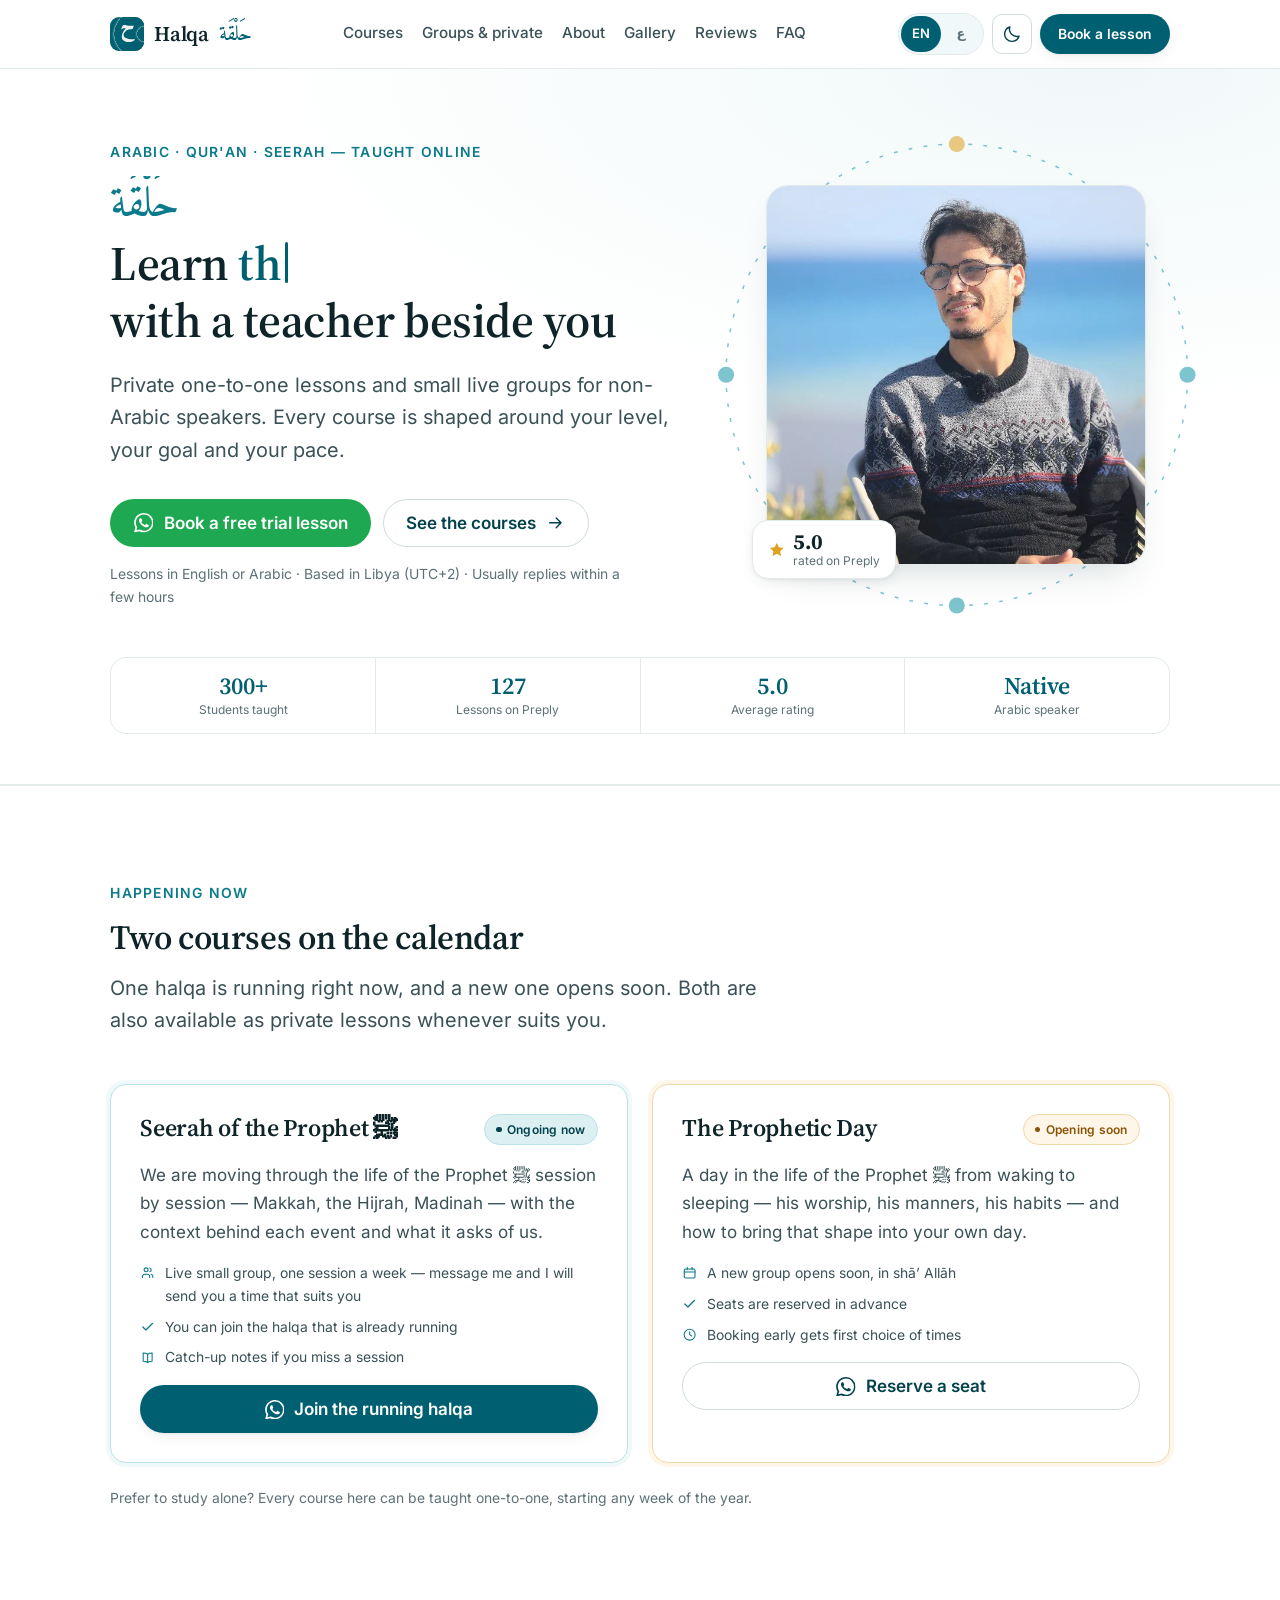
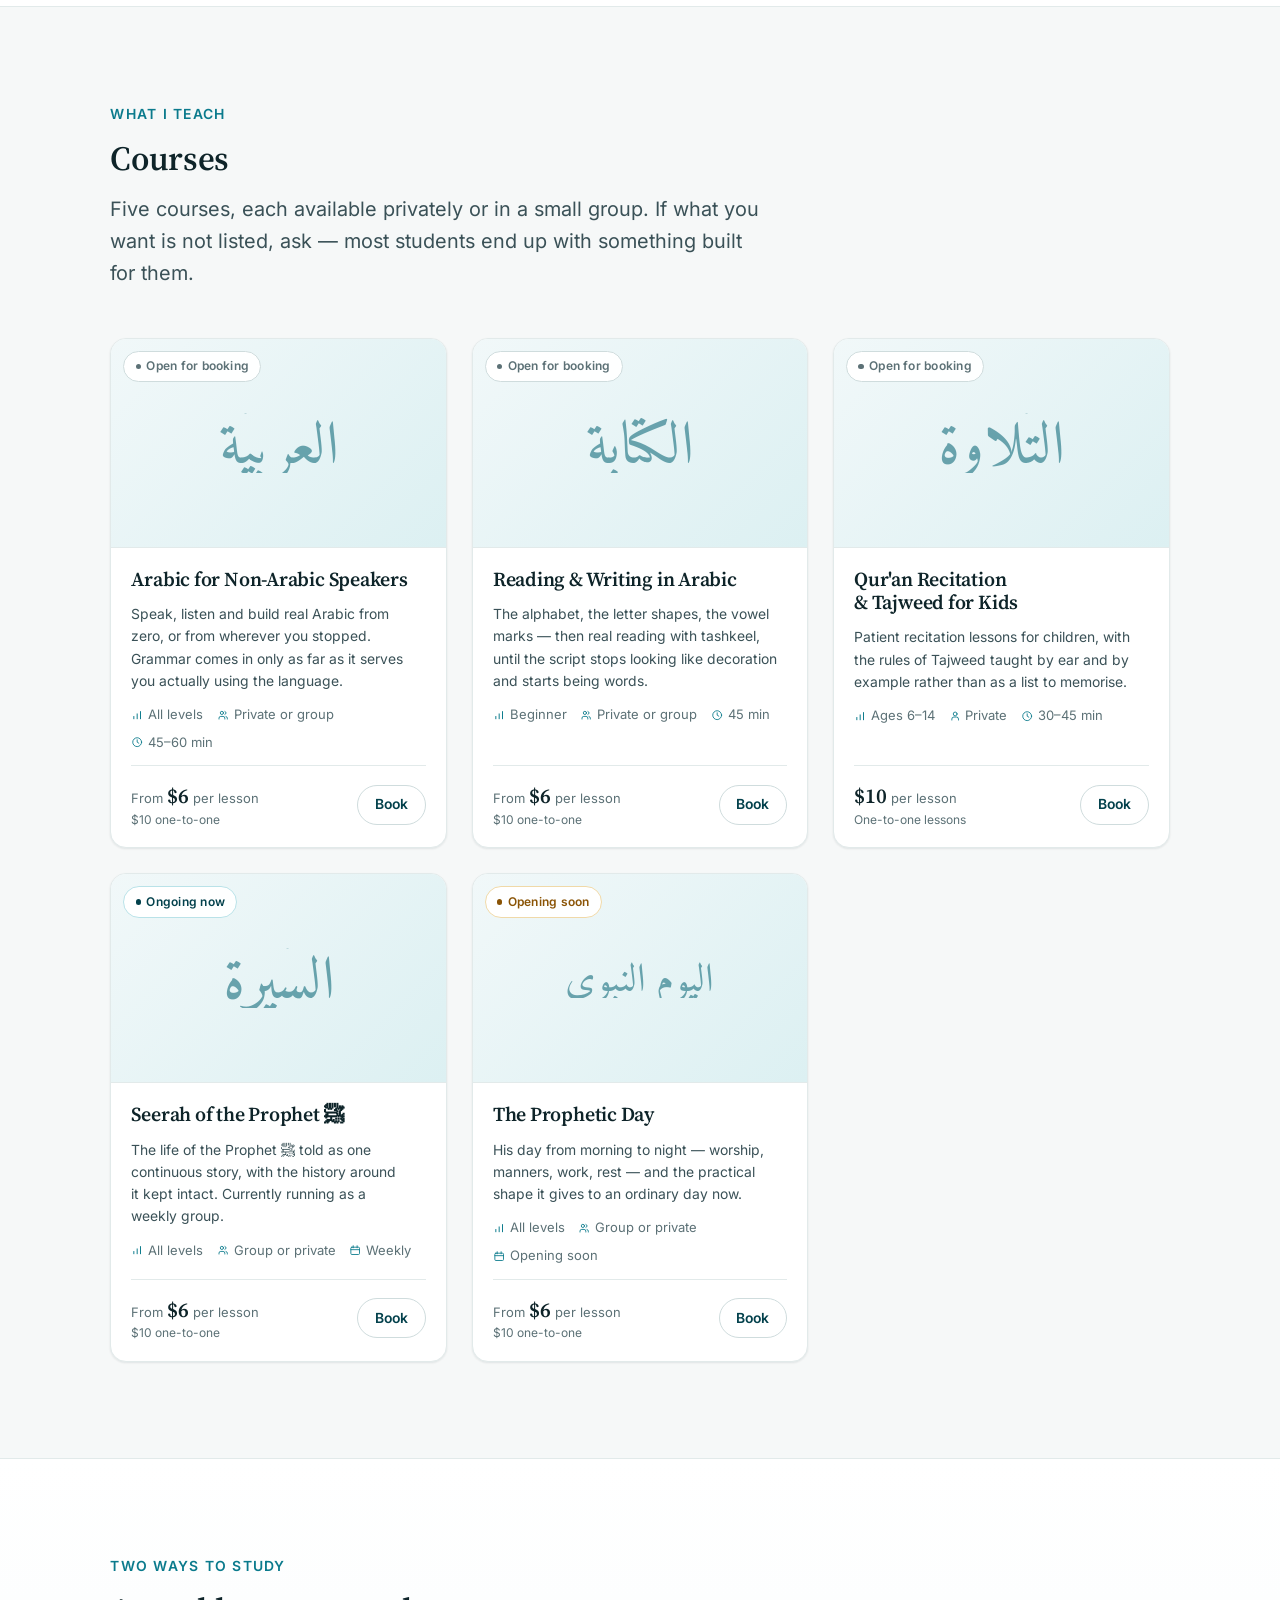
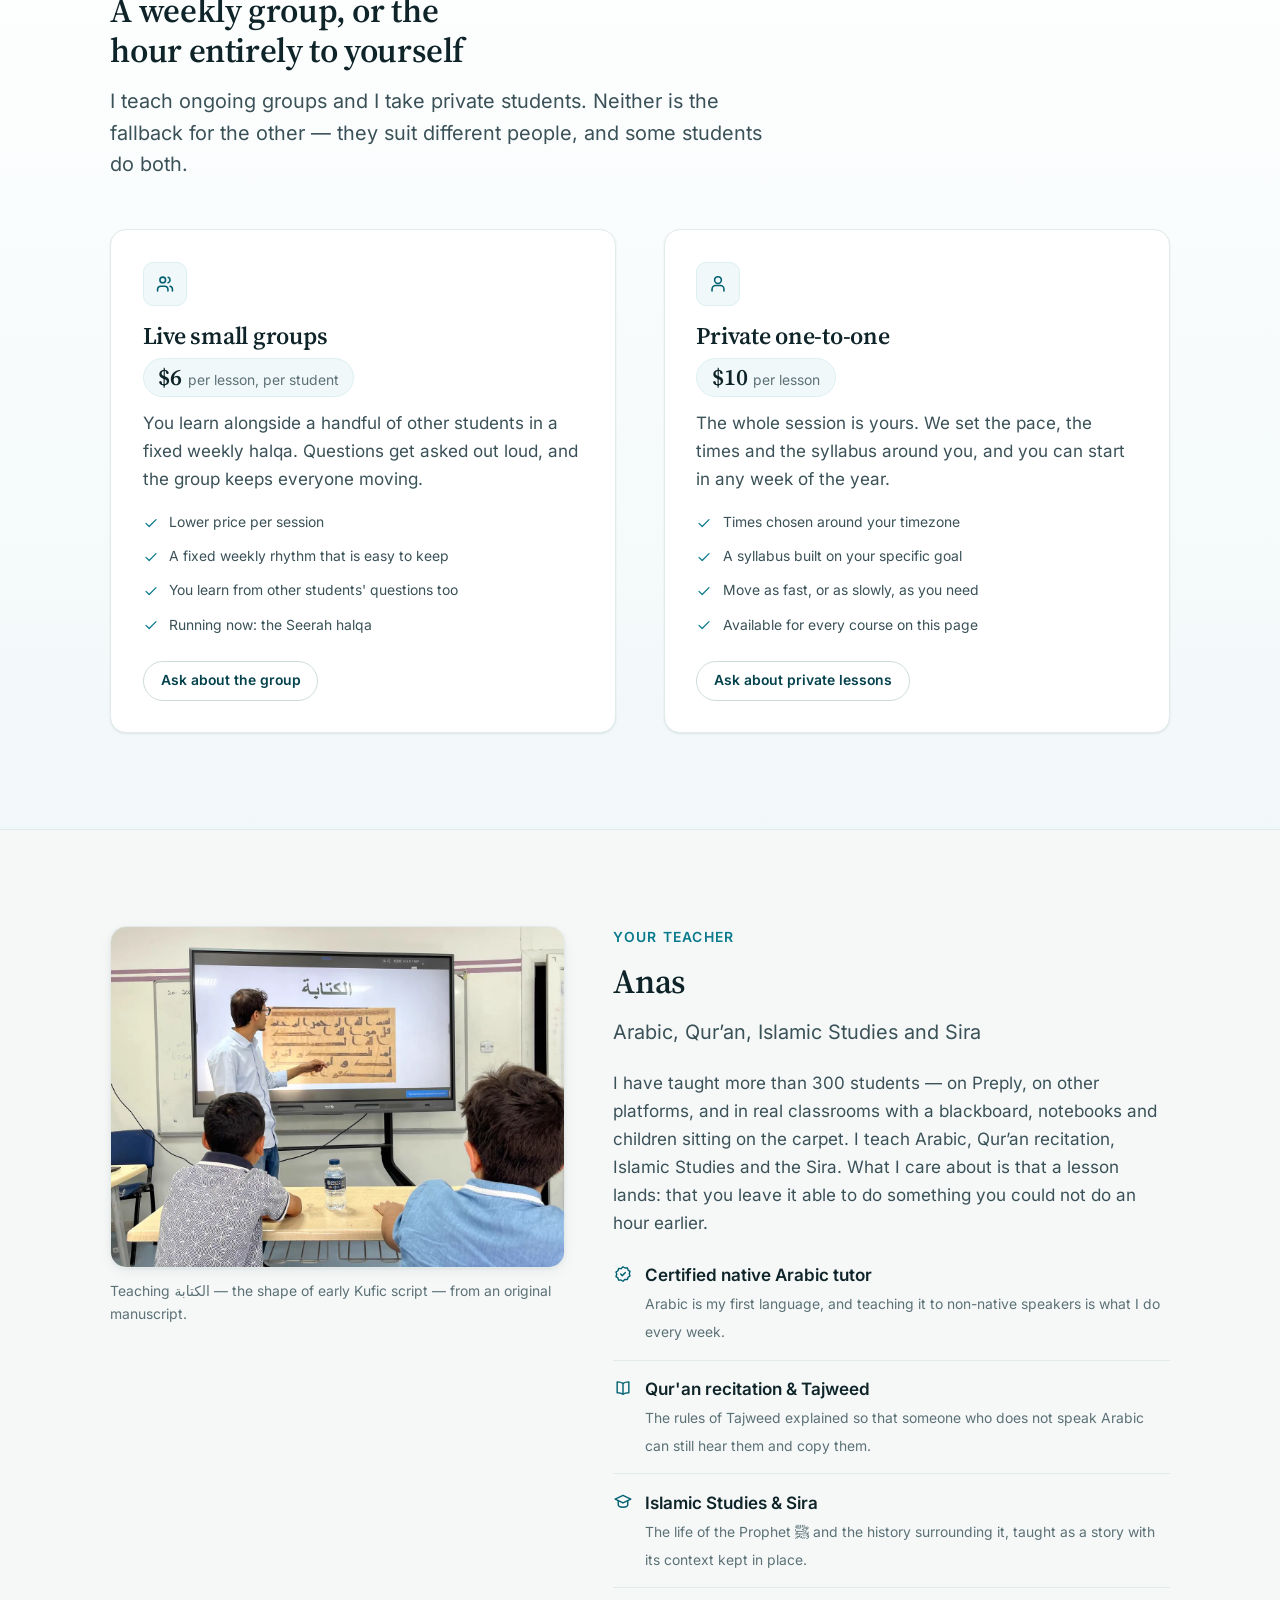
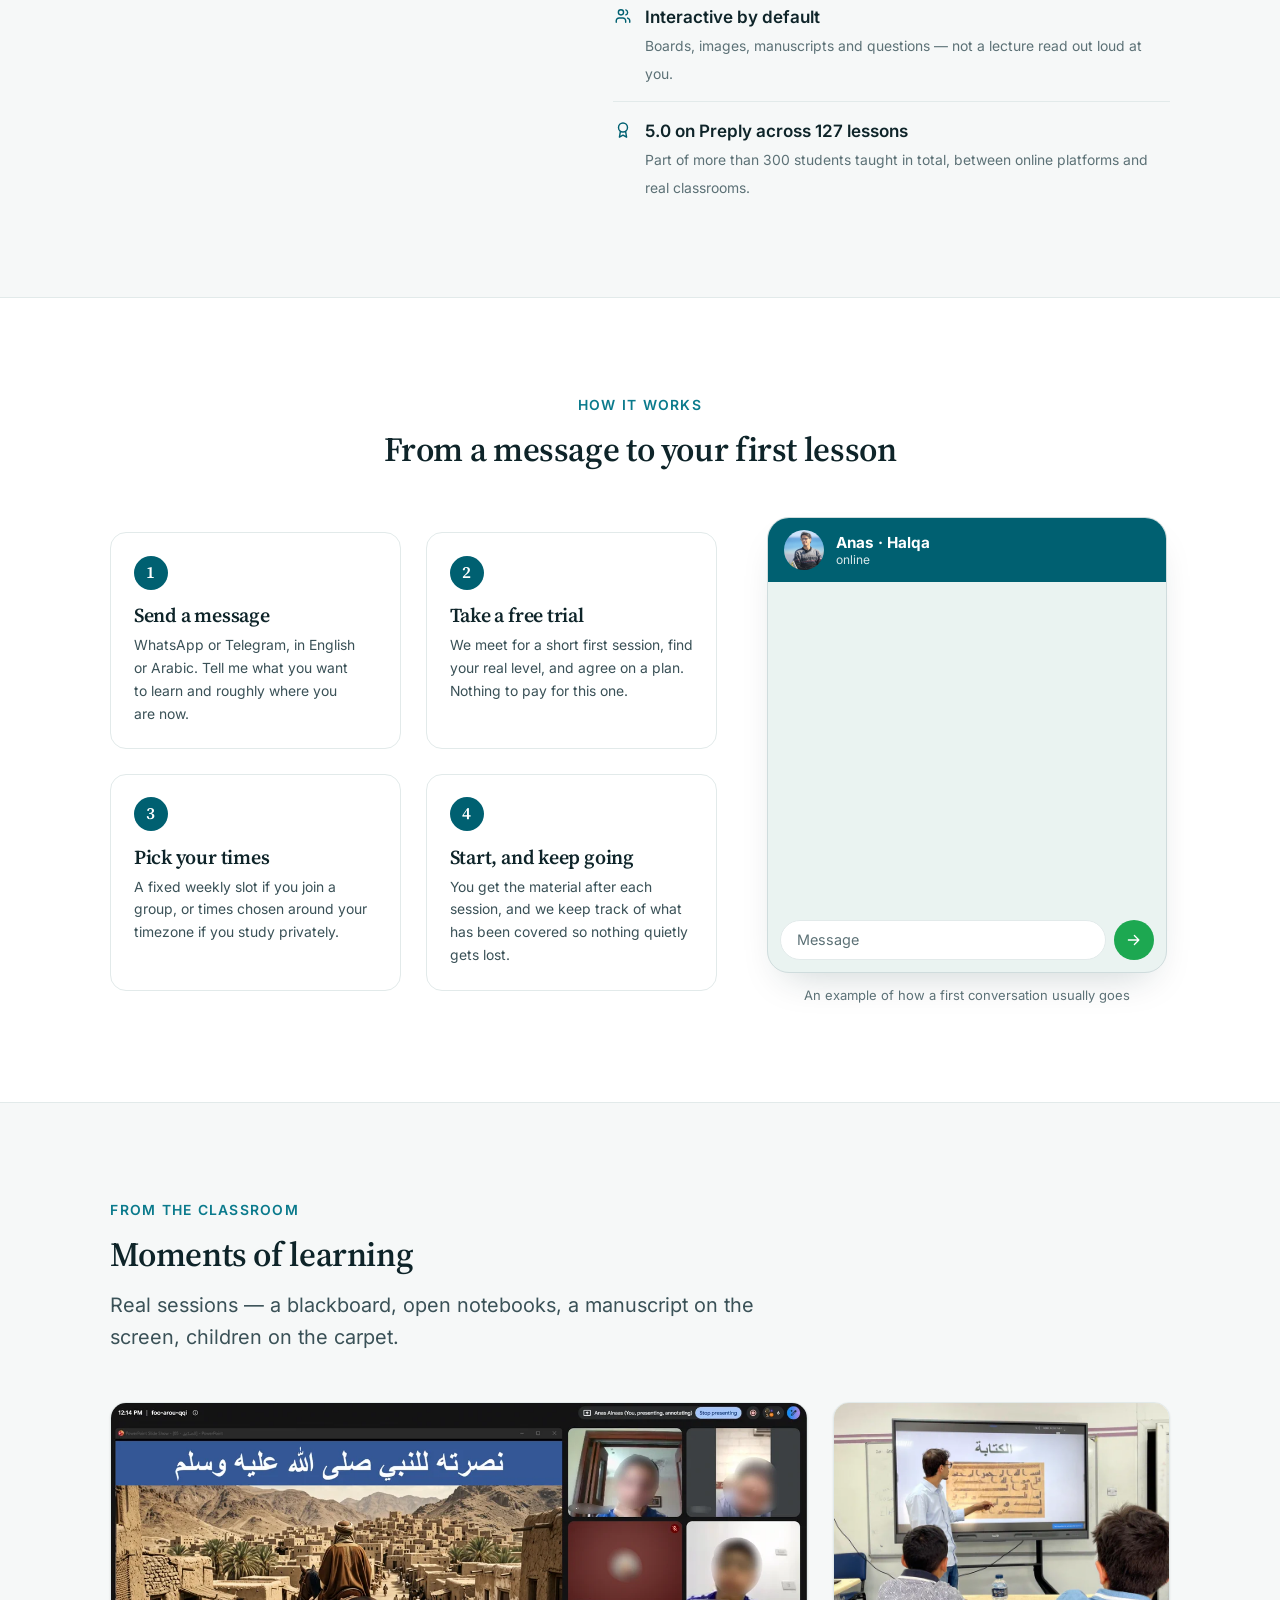
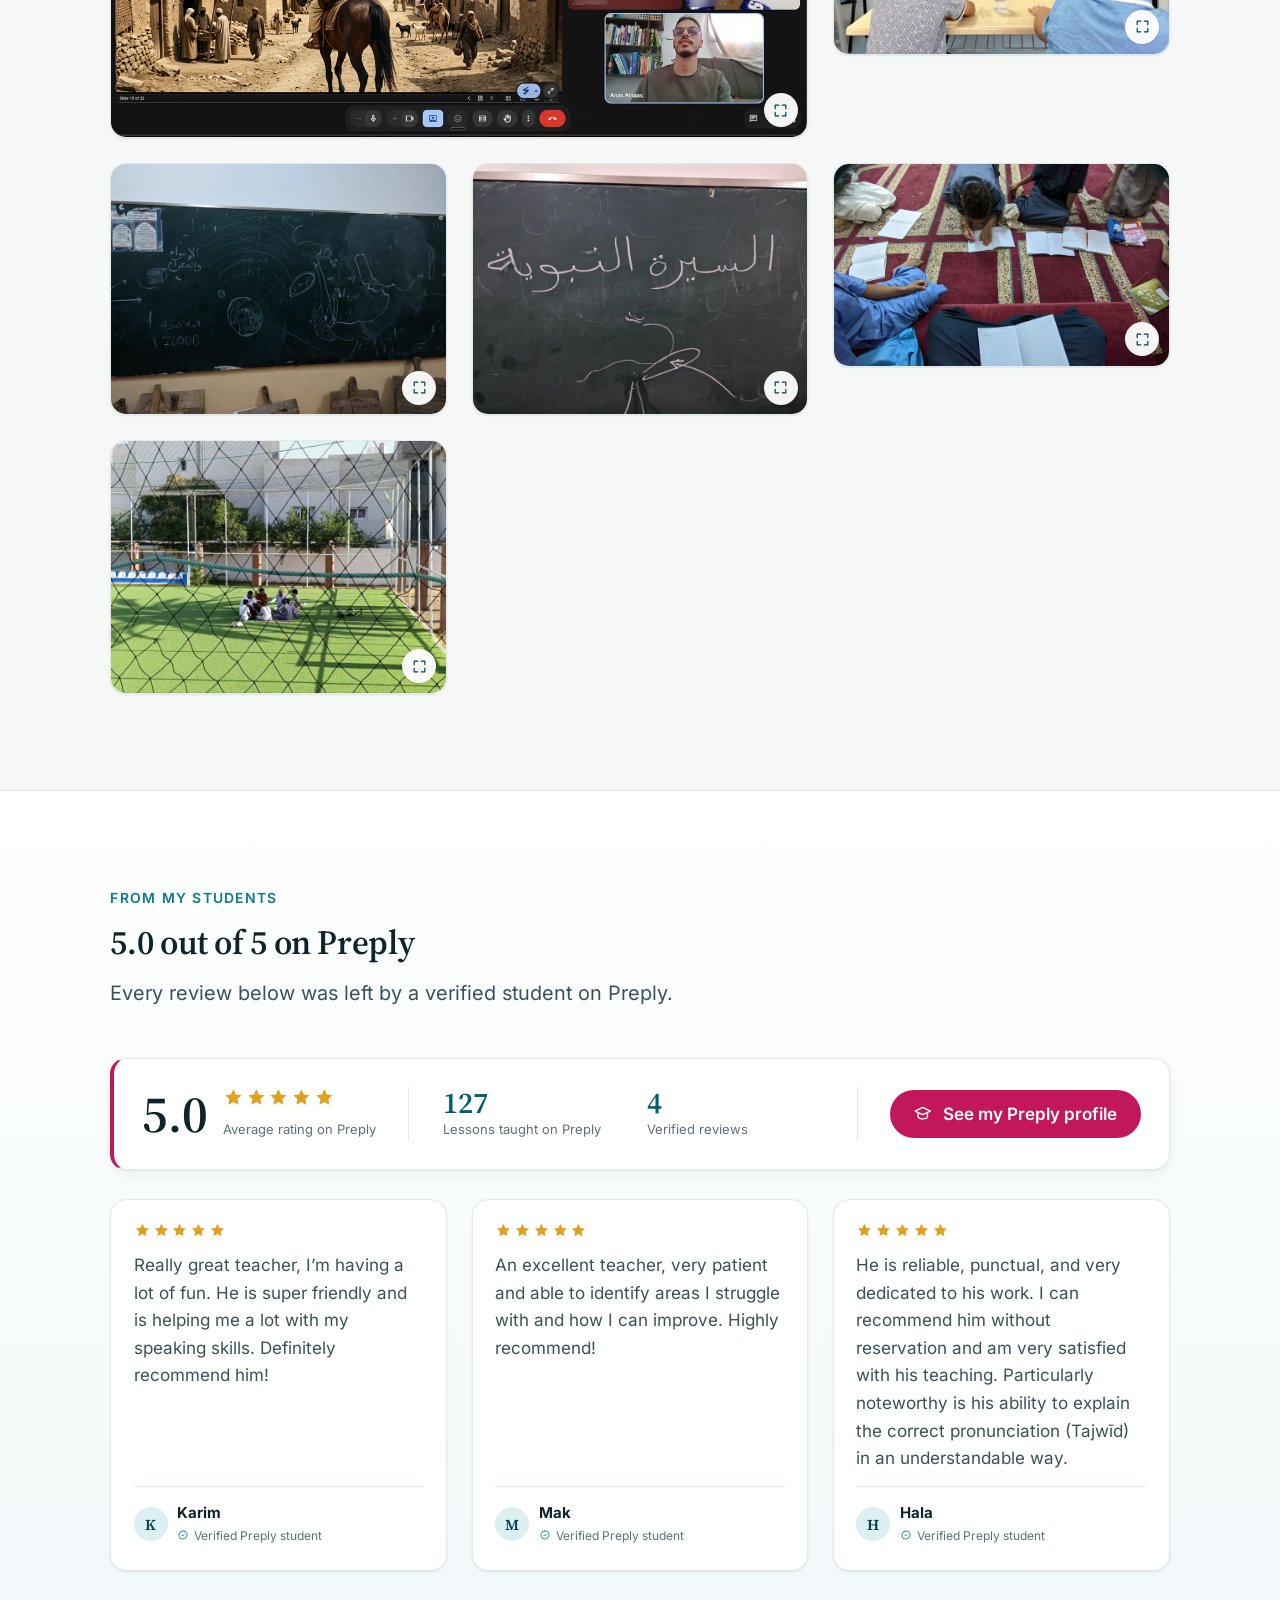
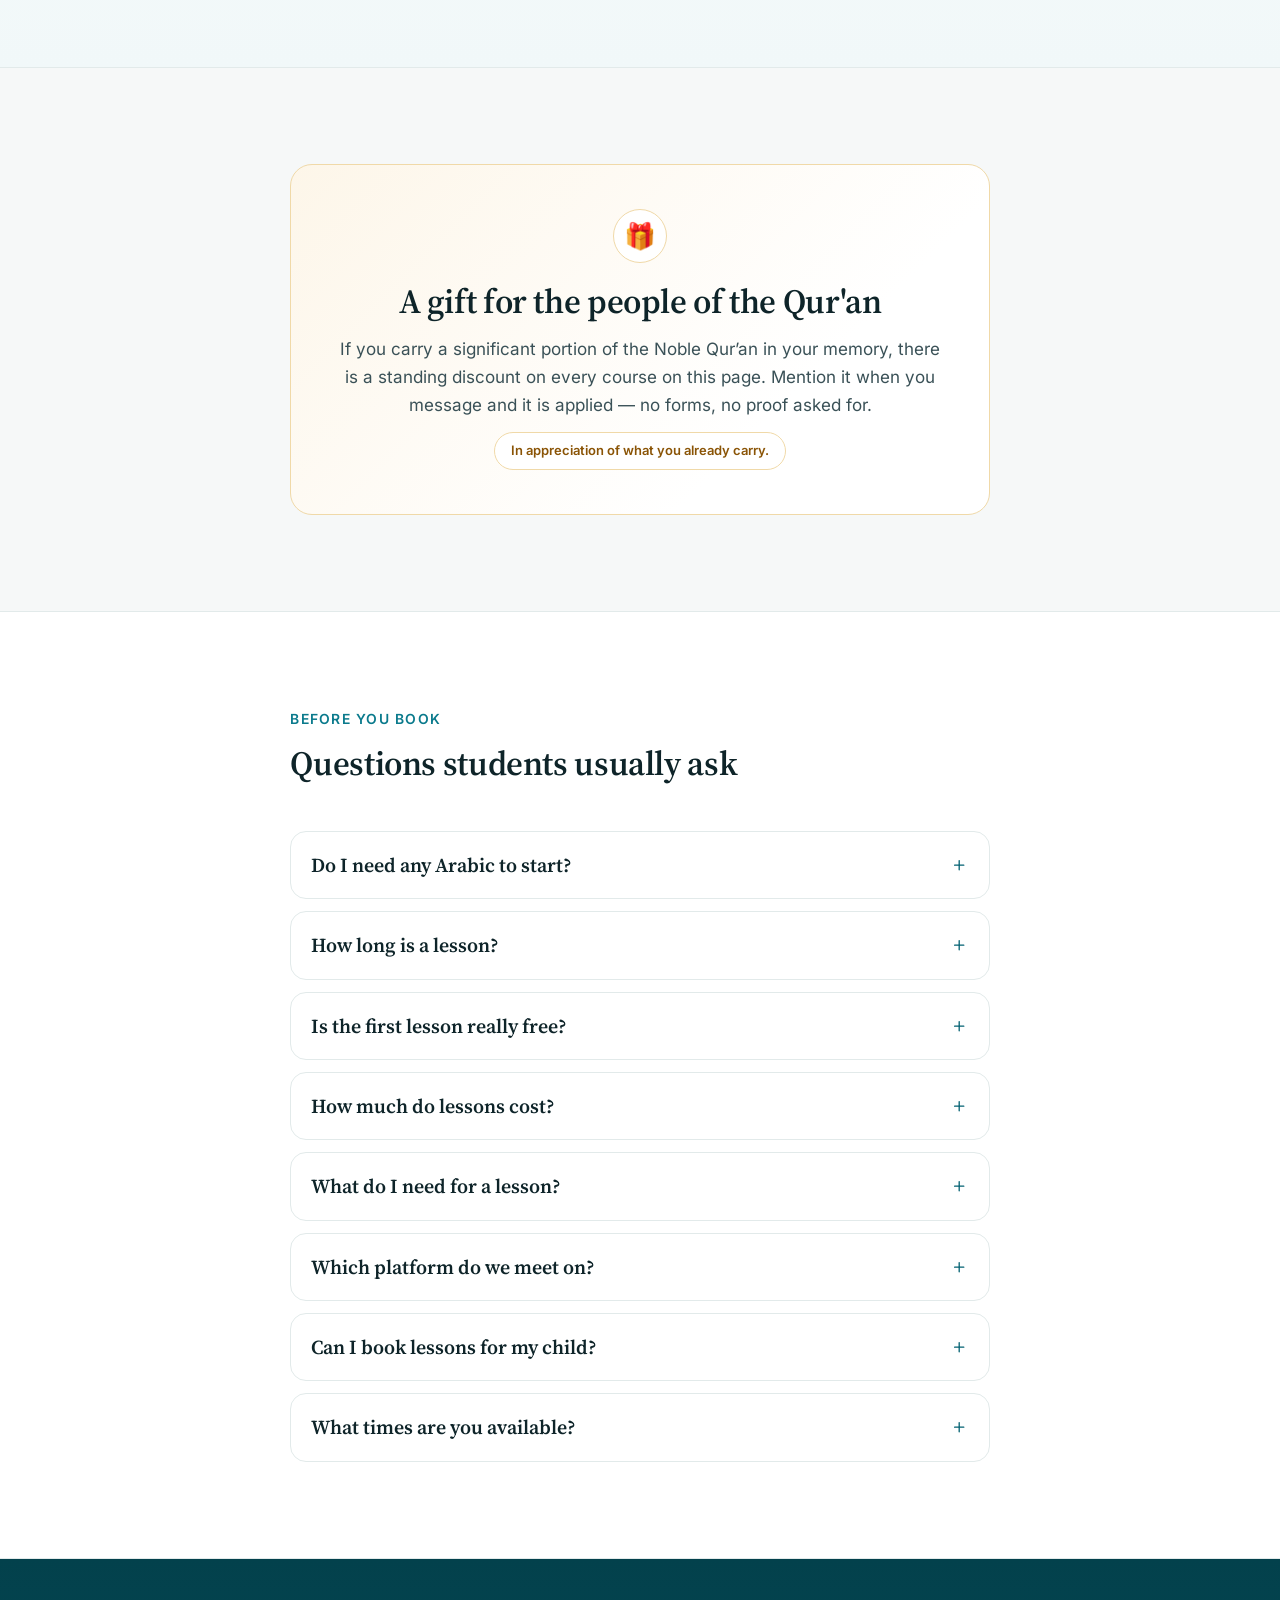
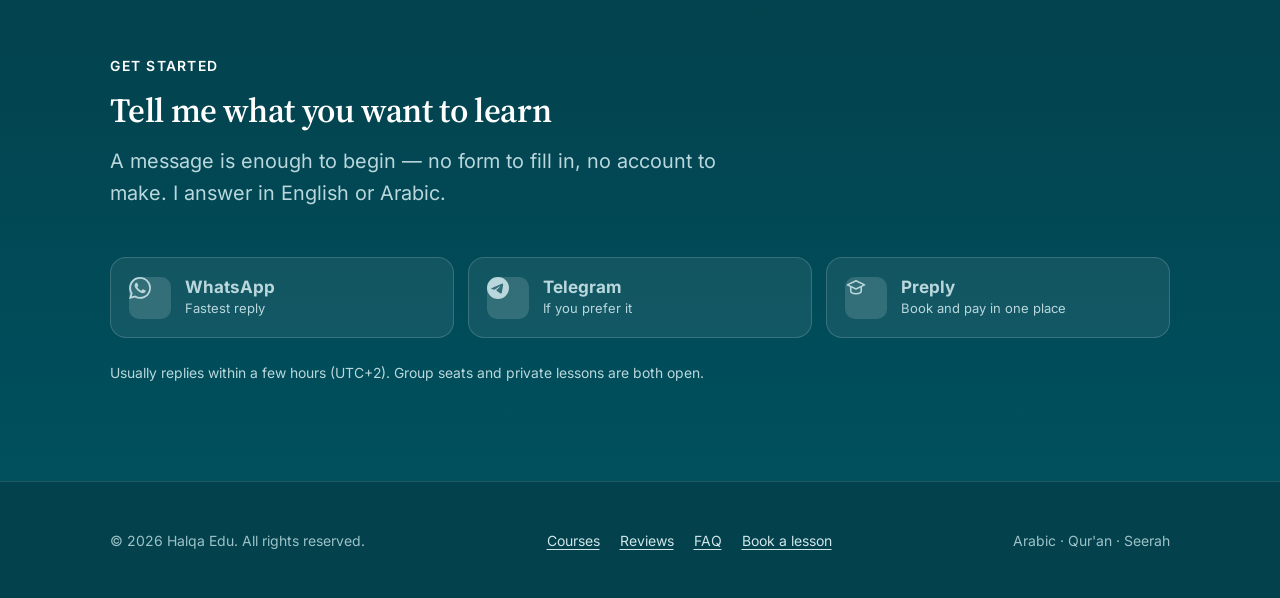
==== commit 82f75446: "Add prices, Preply card and animations; tidy the site - Prophetic Day: "Opening soon" with no date, " ====
--- a/index.html
+++ b/index.html
@@ -111,6 +111,13 @@
       "inLanguage": "en",
       "teaches": "Arabic language",
       "provider": { "@id": "https://www.halqa.ly/#org" },
+      "offers": {
+        "@type": "AggregateOffer",
+        "category": "Paid",
+        "priceCurrency": "USD",
+        "lowPrice": "6",
+        "highPrice": "10"
+      },
       "hasCourseInstance": {
         "@type": "CourseInstance",
         "courseMode": "online",
@@ -124,6 +131,13 @@
       "inLanguage": "en",
       "teaches": "Arabic reading and writing",
       "provider": { "@id": "https://www.halqa.ly/#org" },
+      "offers": {
+        "@type": "AggregateOffer",
+        "category": "Paid",
+        "priceCurrency": "USD",
+        "lowPrice": "6",
+        "highPrice": "10"
+      },
       "hasCourseInstance": {
         "@type": "CourseInstance",
         "courseMode": "online",
@@ -137,6 +151,12 @@
       "inLanguage": "en",
       "teaches": "Qur'an recitation and Tajweed",
       "provider": { "@id": "https://www.halqa.ly/#org" },
+      "offers": {
+        "@type": "Offer",
+        "category": "Paid",
+        "priceCurrency": "USD",
+        "price": "10"
+      },
       "hasCourseInstance": {
         "@type": "CourseInstance",
         "courseMode": "online",
@@ -150,13 +170,19 @@
       "inLanguage": "en",
       "teaches": "Islamic Studies and the Sira",
       "provider": { "@id": "https://www.halqa.ly/#org" },
+      "offers": {
+        "@type": "AggregateOffer",
+        "category": "Paid",
+        "priceCurrency": "USD",
+        "lowPrice": "6",
+        "highPrice": "10"
+      },
       "hasCourseInstance": {
         "@type": "CourseInstance",
         "courseMode": "online",
         "courseSchedule": {
           "@type": "Schedule",
-          "repeatFrequency": "P1W",
-          "repeatCount": 1
+          "repeatFrequency": "P1W"
         },
         "instructor": { "@id": "https://www.halqa.ly/#anas" }
       }
@@ -164,14 +190,20 @@
     {
       "@type": "Course",
       "name": "The Prophetic Day",
-      "description": "A day in the life of the Prophet ﷺ from waking to sleeping — his worship, manners and habits — and how to shape an ordinary day around them. New group starting October 2026.",
+      "description": "A day in the life of the Prophet ﷺ from waking to sleeping — his worship, manners and habits — and how to shape an ordinary day around them. New group opening soon.",
       "inLanguage": "en",
       "teaches": "Prophetic practice and daily routine",
       "provider": { "@id": "https://www.halqa.ly/#org" },
+      "offers": {
+        "@type": "AggregateOffer",
+        "category": "Paid",
+        "priceCurrency": "USD",
+        "lowPrice": "6",
+        "highPrice": "10"
+      },
       "hasCourseInstance": {
         "@type": "CourseInstance",
         "courseMode": "online",
-        "startDate": "2026-10",
         "instructor": { "@id": "https://www.halqa.ly/#anas" }
       }
     },
@@ -200,6 +232,14 @@
           "acceptedAnswer": {
             "@type": "Answer",
             "text": "Yes. The first short session is a trial: we check your level, talk through your goal, and agree on a plan. You decide afterwards whether to continue."
+          }
+        },
+        {
+          "@type": "Question",
+          "name": "How much do lessons cost?",
+          "acceptedAnswer": {
+            "@type": "Answer",
+            "text": "$10 per lesson one-to-one, or $6 per student in a group, and the first lesson is free. These are the prices when you book with me directly on WhatsApp or Telegram; Preply sets its own price on its platform."
           }
         },
         {
@@ -280,7 +320,7 @@
 <header class="header">
   <div class="container header__inner">
 
-    <a class="brand" href="#" aria-label="Halqa — home">
+    <a class="brand" href="/" aria-label="Halqa — home">
       <img class="brand__mark" src="favicon.svg" width="34" height="34" alt="">
       <span class="brand__name">Halqa</span>
       <span class="brand__name-ar" aria-hidden="true">حَلْقَة</span>
@@ -331,9 +371,17 @@
       <div>
         <span class="eyebrow" data-i18n="hero.eyebrow">Arabic · Qur'an · Seerah — taught online</span>
 
+        <!-- The full sentence is what Google, screen readers and visitors
+             without JavaScript get. With JavaScript on (and motion allowed) it
+             is visually swapped for the typed version below it, which cycles
+             through hero.typedWords in js/i18n.js. -->
         <h1 class="hero__title">
-          <span class="hero__title-ar" aria-hidden="true">حَلْقَة</span>
-          <span data-i18n="hero.title">Learn Arabic and the Seerah of the Prophet ﷺ with a teacher beside you</span>
+          <span class="hero__title-ar ink-write" aria-hidden="true">حَلْقَة</span>
+          <span class="hero__title-full" data-i18n="hero.title">Learn Arabic and the Seerah of the Prophet ﷺ with a teacher beside you</span>
+          <span class="hero__typed" aria-hidden="true" hidden>
+            <span class="hero__typed-line"><span data-i18n="hero.typedBefore">Learn</span> <span class="typer"><span class="typer__text">Arabic</span></span></span>
+            <span class="hero__typed-rest" data-i18n="hero.typedAfter">with a teacher beside you</span>
+          </span>
         </h1>
 
         <p class="hero__sub" data-i18n="hero.sub">
@@ -359,6 +407,21 @@
       </div>
 
       <figure class="hero__figure">
+        <!-- A halqa is a study circle: a ring of students turning slowly
+             behind the portrait. Purely decorative. -->
+        <svg class="hero__ring" viewBox="0 0 200 200" aria-hidden="true" focusable="false">
+          <circle cx="100" cy="100" r="92" fill="none" stroke="currentColor" stroke-width="0.6" stroke-dasharray="1.5 4.5"/>
+          <g class="hero__ring-seats">
+            <circle cx="192" cy="100" r="3.2"/>
+            <circle cx="165.05" cy="165.05" r="2.4"/>
+            <circle cx="100" cy="192" r="3.2"/>
+            <circle cx="34.95" cy="165.05" r="2.4"/>
+            <circle cx="8" cy="100" r="3.2"/>
+            <circle cx="34.95" cy="34.95" r="2.4"/>
+            <circle cx="100" cy="8" r="3.2" class="hero__ring-gold"/>
+            <circle cx="165.05" cy="34.95" r="2.4"/>
+          </g>
+        </svg>
         <img class="hero__portrait" src="images/portrait.webp"
              srcset="images/portrait.webp 640w, images/portrait@2x.webp 960w"
              sizes="(min-width: 900px) 380px, min(100vw - 2rem, 380px)"
@@ -368,7 +431,7 @@
         <figcaption class="hero__rating">
           <svg class="icon" aria-hidden="true" style="width:1.1rem;height:1.1rem;color:var(--gold)"><use href="#i-star"></use></svg>
           <span>
-            <strong data-i18n="hero.ratingValue">5.0</strong>
+            <strong data-stat="rating" data-static>5.0</strong>
             <span data-i18n="hero.ratingLabel">rated on Preply</span>
           </span>
         </figcaption>
@@ -377,17 +440,19 @@
     </div>
 
     <div class="container">
-      <ul class="trust">
+      <!-- data-stat numbers come from HALQA_STATS in js/i18n.js and count up
+           from zero the first time they scroll into view. -->
+      <ul class="trust reveal stagger">
         <li class="trust__item">
-          <strong class="trust__value">300+</strong>
+          <strong class="trust__value" data-stat="students" data-suffix="+">300+</strong>
           <span class="trust__label" data-i18n="trust.students">Students taught</span>
         </li>
         <li class="trust__item">
-          <strong class="trust__value">82</strong>
+          <strong class="trust__value" data-stat="lessons">127</strong>
           <span class="trust__label" data-i18n="trust.lessons">Lessons on Preply</span>
         </li>
         <li class="trust__item">
-          <strong class="trust__value">5.0</strong>
+          <strong class="trust__value" data-stat="rating">5.0</strong>
           <span class="trust__label" data-i18n="trust.rating">Average rating</span>
         </li>
         <li class="trust__item">
@@ -408,7 +473,7 @@
         <span class="eyebrow" data-i18n="now.eyebrow">Happening now</span>
         <h2 data-i18n="now.title">Two courses on the calendar</h2>
         <p class="lede" data-i18n="now.lede">
-          One halqa is running right now, and a new one opens in October. Both are also available as
+          One halqa is running right now, and a new one opens soon. Both are also available as
           private lessons whenever suits you.
         </p>
       </div>
@@ -448,7 +513,7 @@
         <article class="featured__card featured__card--soon">
           <div class="featured__head">
             <h3 class="featured__title" data-i18n="now.dayTitle">The Prophetic Day</h3>
-            <span class="badge badge--soon" data-i18n="now.soonBadge">Starting October 2026</span>
+            <span class="badge badge--soon" data-i18n="now.soonBadge">Opening soon</span>
           </div>
           <p data-i18n="now.dayText">
             A day in the life of the Prophet ﷺ from waking to sleeping — his worship, his manners,
@@ -457,7 +522,7 @@
           <ul class="featured__list">
             <li>
               <svg class="icon" aria-hidden="true"><use href="#i-calendar"></use></svg>
-              <span data-i18n="now.dayP1">A new group opens in October 2026, in shā’ Allāh</span>
+              <span data-i18n="now.dayP1">A new group opens soon, in shā’ Allāh</span>
             </li>
             <li>
               <svg class="icon" aria-hidden="true"><use href="#i-check"></use></svg>
@@ -469,7 +534,7 @@
             </li>
           </ul>
           <a class="btn btn--ghost" data-msg="day"
-             href="https://wa.me/218945244671?text=Assalamu%20alaykum.%20I%20would%20like%20to%20reserve%20a%20seat%20on%20The%20Prophetic%20Day%20course%20in%20October.">
+             href="https://wa.me/218945244671?text=Assalamu%20alaykum.%20I%20would%20like%20to%20reserve%20a%20seat%20on%20The%20Prophetic%20Day%20course.">
             <svg class="icon" aria-hidden="true"><use href="#i-whatsapp"></use></svg>
             <span data-i18n="now.dayCta">Reserve a seat</span>
           </a>
@@ -506,7 +571,7 @@
 
         <article class="card reveal">
           <div class="card__media card__media--glyph">
-            <span class="card__glyph" aria-hidden="true">العَرَبِيَّة</span>
+            <span class="card__glyph ink-write" aria-hidden="true">العَرَبِيَّة</span>
             <span class="badge badge--open card__badge" data-i18n="courses.openBadge">Open for booking</span>
           </div>
           <div class="card__body">
@@ -521,7 +586,10 @@
               <li><svg class="icon" aria-hidden="true"><use href="#i-clock"></use></svg><span data-i18n="course.arabic.m3">45–60 min</span></li>
             </ul>
             <div class="card__foot">
-              <p class="price" data-course="arabic" data-i18n="price.ask">Pricing on request</p>
+              <p class="price" data-formats="group private">
+                <span class="price__main"><span>From</span> <strong>$6</strong> <span>per lesson</span></span>
+                <span class="price__sub">$10 one-to-one</span>
+              </p>
               <a class="btn btn--ghost btn--sm" data-msg="arabic"
                  href="https://wa.me/218945244671?text=Assalamu%20alaykum.%20I%20would%20like%20to%20ask%20about%20the%20Arabic%20course%20for%20non-Arabic%20speakers."
                  data-i18n="courses.bookCta">Book</a>
@@ -531,7 +599,7 @@
 
         <article class="card reveal">
           <div class="card__media card__media--glyph">
-            <span class="card__glyph" aria-hidden="true">الكِتَابَة</span>
+            <span class="card__glyph ink-write" aria-hidden="true">الكِتَابَة</span>
             <span class="badge badge--open card__badge" data-i18n="courses.openBadge">Open for booking</span>
           </div>
           <div class="card__body">
@@ -546,7 +614,10 @@
               <li><svg class="icon" aria-hidden="true"><use href="#i-clock"></use></svg><span data-i18n="course.writing.m3">45 min</span></li>
             </ul>
             <div class="card__foot">
-              <p class="price" data-course="writing" data-i18n="price.ask">Pricing on request</p>
+              <p class="price" data-formats="group private">
+                <span class="price__main"><span>From</span> <strong>$6</strong> <span>per lesson</span></span>
+                <span class="price__sub">$10 one-to-one</span>
+              </p>
               <a class="btn btn--ghost btn--sm" data-msg="writing"
                  href="https://wa.me/218945244671?text=Assalamu%20alaykum.%20I%20would%20like%20to%20ask%20about%20the%20Arabic%20reading%20and%20writing%20course."
                  data-i18n="courses.bookCta">Book</a>
@@ -556,7 +627,7 @@
 
         <article class="card reveal">
           <div class="card__media card__media--glyph">
-            <span class="card__glyph" aria-hidden="true">التِّلَاوَة</span>
+            <span class="card__glyph ink-write" aria-hidden="true">التِّلَاوَة</span>
             <span class="badge badge--open card__badge" data-i18n="courses.openBadge">Open for booking</span>
           </div>
           <div class="card__body">
@@ -571,7 +642,10 @@
               <li><svg class="icon" aria-hidden="true"><use href="#i-clock"></use></svg><span data-i18n="course.quran.m3">30–45 min</span></li>
             </ul>
             <div class="card__foot">
-              <p class="price" data-course="quran" data-i18n="price.ask">Pricing on request</p>
+              <p class="price" data-formats="private">
+                <span class="price__main"><strong>$10</strong> <span>per lesson</span></span>
+                <span class="price__sub">One-to-one lessons</span>
+              </p>
               <a class="btn btn--ghost btn--sm" data-msg="quran"
                  href="https://wa.me/218945244671?text=Assalamu%20alaykum.%20I%20would%20like%20to%20ask%20about%20Qur'an%20recitation%20lessons%20for%20children."
                  data-i18n="courses.bookCta">Book</a>
@@ -581,7 +655,7 @@
 
         <article class="card reveal">
           <div class="card__media card__media--glyph">
-            <span class="card__glyph" aria-hidden="true">السِّيرَة</span>
+            <span class="card__glyph ink-write" aria-hidden="true">السِّيرَة</span>
             <span class="badge badge--live card__badge" data-i18n="now.liveBadge">Ongoing now</span>
           </div>
           <div class="card__body">
@@ -596,7 +670,10 @@
               <li><svg class="icon" aria-hidden="true"><use href="#i-calendar"></use></svg><span data-i18n="course.sirah.m3">Weekly</span></li>
             </ul>
             <div class="card__foot">
-              <p class="price" data-course="sirah" data-i18n="price.ask">Pricing on request</p>
+              <p class="price" data-formats="group private">
+                <span class="price__main"><span>From</span> <strong>$6</strong> <span>per lesson</span></span>
+                <span class="price__sub">$10 one-to-one</span>
+              </p>
               <a class="btn btn--ghost btn--sm" data-msg="sirah"
                  href="https://wa.me/218945244671?text=Assalamu%20alaykum.%20I%20would%20like%20to%20join%20the%20Seerah%20halqa%20that%20is%20running%20now."
                  data-i18n="courses.bookCta">Book</a>
@@ -606,8 +683,8 @@
 
         <article class="card reveal">
           <div class="card__media card__media--glyph">
-            <span class="card__glyph card__glyph--long" aria-hidden="true">اليَوْمُ النَّبَوِي</span>
-            <span class="badge badge--soon card__badge" data-i18n="now.soonBadge">Starting October 2026</span>
+            <span class="card__glyph card__glyph--long ink-write" aria-hidden="true">اليَوْمُ النَّبَوِي</span>
+            <span class="badge badge--soon card__badge" data-i18n="now.soonBadge">Opening soon</span>
           </div>
           <div class="card__body">
             <h3 class="card__title" data-i18n="course.day.title">The Prophetic Day</h3>
@@ -618,12 +695,15 @@
             <ul class="card__meta">
               <li><svg class="icon" aria-hidden="true"><use href="#i-level"></use></svg><span data-i18n="course.day.m1">All levels</span></li>
               <li><svg class="icon" aria-hidden="true"><use href="#i-users"></use></svg><span data-i18n="course.day.m2">Group or private</span></li>
-              <li><svg class="icon" aria-hidden="true"><use href="#i-calendar"></use></svg><span data-i18n="course.day.m3">From October</span></li>
+              <li><svg class="icon" aria-hidden="true"><use href="#i-calendar"></use></svg><span data-i18n="course.day.m3">Opening soon</span></li>
             </ul>
             <div class="card__foot">
-              <p class="price" data-course="day" data-i18n="price.ask">Pricing on request</p>
+              <p class="price" data-formats="group private">
+                <span class="price__main"><span>From</span> <strong>$6</strong> <span>per lesson</span></span>
+                <span class="price__sub">$10 one-to-one</span>
+              </p>
               <a class="btn btn--ghost btn--sm" data-msg="day"
-                 href="https://wa.me/218945244671?text=Assalamu%20alaykum.%20I%20would%20like%20to%20reserve%20a%20seat%20on%20The%20Prophetic%20Day%20course%20in%20October."
+                 href="https://wa.me/218945244671?text=Assalamu%20alaykum.%20I%20would%20like%20to%20reserve%20a%20seat%20on%20The%20Prophetic%20Day%20course."
                  data-i18n="courses.bookCta">Book</a>
             </div>
           </div>
@@ -655,6 +735,7 @@
             <svg class="icon" aria-hidden="true"><use href="#i-users"></use></svg>
           </div>
           <h3 data-i18n="formats.groupTitle">Live small groups</h3>
+          <p class="price-tag" data-price="group"><strong>$6</strong> <span>per lesson, per student</span></p>
           <p data-i18n="formats.groupText">
             You learn alongside a handful of other students in a fixed weekly halqa. Questions get
             asked out loud, and the group keeps everyone moving.
@@ -677,6 +758,7 @@
             <svg class="icon" aria-hidden="true"><use href="#i-user"></use></svg>
           </div>
           <h3 data-i18n="formats.privateTitle">Private one-to-one</h3>
+          <p class="price-tag" data-price="private"><strong>$10</strong> <span>per lesson</span></p>
           <p data-i18n="formats.privateText">
             The whole session is yours. We set the pace, the times and the syllabus around you, and you
             can start in any week of the year.
@@ -757,7 +839,7 @@
             <li>
               <svg class="icon" aria-hidden="true"><use href="#i-award"></use></svg>
               <div>
-                <strong data-i18n="about.c5">5.0 on Preply across 82 lessons</strong>
+                <strong data-i18n="about.c5">5.0 on Preply across 127 lessons</strong>
                 <span data-i18n="about.c5sub">Part of more than 300 students taught in total, between online platforms and real classrooms.</span>
               </div>
             </li>
@@ -779,23 +861,60 @@
         <h2 data-i18n="how.title">From a message to your first lesson</h2>
       </div>
 
-      <div class="grid steps reveal">
-        <div class="step">
-          <h3 data-i18n="how.s1">Send a message</h3>
-          <p data-i18n="how.s1text">WhatsApp or Telegram, in English or Arabic. Tell me what you want to learn and roughly where you are now.</p>
+      <div class="how">
+        <div class="grid steps reveal stagger">
+          <div class="step">
+            <h3 data-i18n="how.s1">Send a message</h3>
+            <p data-i18n="how.s1text">WhatsApp or Telegram, in English or Arabic. Tell me what you want to learn and roughly where you are now.</p>
+          </div>
+          <div class="step">
+            <h3 data-i18n="how.s2">Take a free trial</h3>
+            <p data-i18n="how.s2text">We meet for a short first session, find your real level, and agree on a plan. Nothing to pay for this one.</p>
+          </div>
+          <div class="step">
+            <h3 data-i18n="how.s3">Pick your times</h3>
+            <p data-i18n="how.s3text">A fixed weekly slot if you join a group, or times chosen around your timezone if you study privately.</p>
+          </div>
+          <div class="step">
+            <h3 data-i18n="how.s4">Start, and keep going</h3>
+            <p data-i18n="how.s4text">You get the material after each session, and we keep track of what has been covered so nothing quietly gets lost.</p>
+          </div>
         </div>
-        <div class="step">
-          <h3 data-i18n="how.s2">Take a free trial</h3>
-          <p data-i18n="how.s2text">We meet for a short first session, find your real level, and agree on a plan. Nothing to pay for this one.</p>
-        </div>
-        <div class="step">
-          <h3 data-i18n="how.s3">Pick your times</h3>
-          <p data-i18n="how.s3text">A fixed weekly slot if you join a group, or times chosen around your timezone if you study privately.</p>
-        </div>
-        <div class="step">
-          <h3 data-i18n="how.s4">Start, and keep going</h3>
-          <p data-i18n="how.s4text">You get the material after each session, and we keep track of what has been covered so nothing quietly gets lost.</p>
-        </div>
+
+        <!-- An example first conversation. With JavaScript it plays itself:
+             the student's message is typed into the bar and sent, the reply
+             shows "typing…" first, and the whole thing loops while it is on
+             screen. Without JavaScript, or with reduced motion, the finished
+             conversation simply sits here. The words are chat.* in i18n.js. -->
+        <figure class="chat reveal">
+          <div class="chat__window" role="img"
+               aria-label="An example WhatsApp conversation: a student asks to learn Arabic as a complete beginner, and Anas offers a free trial lesson and asks for their timezone."
+               data-i18n-attr="aria-label:chat.label">
+            <div class="chat__head">
+              <img class="chat__avatar" src="images/portrait.webp" width="40" height="40" alt="" loading="lazy" decoding="async">
+              <span class="chat__who">
+                <strong data-i18n="chat.name">Anas · Halqa</strong>
+                <span class="chat__status" data-i18n="chat.online">online</span>
+              </span>
+            </div>
+            <div class="chat__log">
+              <p class="chat__msg chat__msg--me" data-i18n="chat.m1">Assalamu alaykum! I'd like to learn Arabic. I'm a complete beginner 🙂</p>
+              <p class="chat__msg chat__msg--them" data-i18n="chat.m2">Wa alaykum assalam, welcome! We start with a free trial lesson to find your level. Which city or timezone are you in?</p>
+              <p class="chat__msg chat__msg--me" data-i18n="chat.m3">London.</p>
+              <p class="chat__msg chat__msg--them" data-i18n="chat.m4">Perfect. I will send you a few times that suit you. See you soon, in shā’ Allāh 🌱</p>
+            </div>
+            <div class="chat__bar">
+              <span class="chat__input">
+                <span class="chat__input-text"></span>
+                <span class="chat__placeholder" data-i18n="chat.placeholder">Message</span>
+              </span>
+              <span class="chat__send">
+                <svg class="icon"><use href="#i-arrow"></use></svg>
+              </span>
+            </div>
+          </div>
+          <figcaption class="chat__caption" data-i18n="chat.caption">An example of how a first conversation usually goes</figcaption>
+        </figure>
       </div>
 
     </div>
@@ -817,7 +936,7 @@
         </p>
       </div>
 
-      <div class="grid gallery reveal">
+      <div class="grid gallery reveal stagger">
 
         <!-- A live Sirah session. This is a 2:1 screenshot rather than a 4:3
              photo, so it takes a double-width tile at its own aspect ratio — a
@@ -923,7 +1042,41 @@
         <p class="lede" data-i18n="reviews.lede">Every review below was left by a verified student on Preply.</p>
       </div>
 
-      <div class="grid reviews reveal">
+      <!-- Preply at a glance. Built in HTML rather than a screenshot so it
+           stays sharp, translates, and can be read by Google. The numbers
+           come from HALQA_STATS in js/i18n.js. -->
+      <div class="preply-card reveal">
+        <div class="preply-card__score">
+          <strong class="preply-card__rating" data-stat="rating">5.0</strong>
+          <div>
+            <div class="stars" role="img" aria-label="5 out of 5">
+              <svg class="icon" aria-hidden="true"><use href="#i-star"></use></svg>
+              <svg class="icon" aria-hidden="true"><use href="#i-star"></use></svg>
+              <svg class="icon" aria-hidden="true"><use href="#i-star"></use></svg>
+              <svg class="icon" aria-hidden="true"><use href="#i-star"></use></svg>
+              <svg class="icon" aria-hidden="true"><use href="#i-star"></use></svg>
+            </div>
+            <span class="preply-card__label" data-i18n="preply.ratingLabel">Average rating on Preply</span>
+          </div>
+        </div>
+        <dl class="preply-card__stats">
+          <div>
+            <dt data-i18n="preply.lessons">Lessons taught on Preply</dt>
+            <dd data-stat="lessons">127</dd>
+          </div>
+          <div>
+            <dt data-i18n="preply.reviews">Verified reviews</dt>
+            <dd data-stat="reviews">4</dd>
+          </div>
+        </dl>
+        <a class="btn btn--preply preply-card__cta" data-link="preply" target="_blank" rel="noopener"
+           href="https://preply.in/ANAS6EN29906995102?ts=17866532">
+          <svg class="icon" aria-hidden="true"><use href="#i-cap"></use></svg>
+          <span data-i18n="reviews.cta">See my Preply profile</span>
+        </a>
+      </div>
+
+      <div class="grid reviews reveal stagger">
 
         <figure class="review">
           <div class="stars" role="img" aria-label="5 out of 5">
@@ -1000,14 +1153,6 @@
 
       </div>
 
-      <div class="btn-row reveal" style="margin-block-start:2rem">
-        <a class="btn btn--preply" data-link="preply" target="_blank" rel="noopener"
-           href="https://preply.in/ANAS6EN29906995102?ts=17866532">
-          <svg class="icon" aria-hidden="true"><use href="#i-cap"></use></svg>
-          <span data-i18n="reviews.cta">See my Preply profile</span>
-        </a>
-      </div>
-
     </div>
   </section>
 
@@ -1068,6 +1213,14 @@
 
         <details class="faq__item">
           <summary class="faq__q">
+            <span data-i18n="faq.qPrice">How much do lessons cost?</span>
+            <svg class="icon" aria-hidden="true"><use href="#i-plus"></use></svg>
+          </summary>
+          <p class="faq__a" data-i18n="faq.aPrice">$10 per lesson one-to-one, or $6 per student in a group, and the first lesson is free. These are the prices when you book with me directly on WhatsApp or Telegram; Preply sets its own price on its platform.</p>
+        </details>
+
+        <details class="faq__item">
+          <summary class="faq__q">
             <span data-i18n="faq.q4">What do I need for a lesson?</span>
             <svg class="icon" aria-hidden="true"><use href="#i-plus"></use></svg>
           </summary>
@@ -1116,9 +1269,9 @@
         </p>
       </div>
 
-      <div class="contact__grid reveal">
-
-        <a class="contact__card" data-msg="general"
+      <div class="contact__grid reveal stagger">
+
+        <a class="contact__card contact__card--pulse" data-msg="general"
            href="https://wa.me/218945244671?text=Assalamu%20alaykum.%20I%20would%20like%20to%20ask%20about%20your%20courses.">
           <span class="contact__card-icon">
             <svg class="icon" aria-hidden="true"><use href="#i-whatsapp"></use></svg>
--- a/css/styles.css
+++ b/css/styles.css
@@ -125,6 +125,11 @@
   /* Opacity of the big Arabic word marks on the course cards */
   --glyph-opacity: 0.55;
 
+  /* The example chat in "How it works" */
+  --chat-bg: #eaf3f1;
+  --bubble-me: #d5f0e1;
+  --bubble-them: #ffffff;
+
   /* Third-party brand colours, used only as backgrounds under white text */
   --whatsapp: #1da851;
   --telegram: #0284c7;
@@ -222,6 +227,10 @@
   --footer-bg: #061518;
 
   --glyph-opacity: 0.8;
+
+  --chat-bg: #0a1d21;
+  --bubble-me: #12443a;
+  --bubble-them: #17333a;
 
   /* A shadow tinted with the brand colour disappears on a dark ground */
   --shadow-sm: 0 1px 2px rgba(0, 0, 0, 0.5), 0 1px 3px rgba(0, 0, 0, 0.3);
@@ -533,7 +542,9 @@
   width: 100%;
 }
 
+/* 40px tall at the least, so it is an easy target for a thumb */
 .btn--sm {
+  min-height: 2.5rem;
   padding: 0.6rem 1.05rem;
   font-size: var(--step--1);
 }
@@ -652,10 +663,11 @@
   line-height: 1;
 }
 
-/* Below 375px the brand, the two toggles and the menu button stop fitting on
-   one line. The Arabic wordmark is the decorative part, so it goes first —
-   it survives on a 375px iPhone, and drops on a 320px screen. */
-@media not all and (min-width: 375px) {
+/* On a narrow phone the brand, the two toggles and the menu button stop
+   fitting on one line now that the language buttons are full-size tap
+   targets. The Arabic wordmark is the decorative part — and the hero repeats
+   it in large type just below — so it is the one that goes. */
+@media not all and (min-width: 420px) {
   .brand__name-ar {
     display: none;
   }
@@ -704,6 +716,8 @@
 }
 
 .lang-toggle button {
+  min-width: 2.5rem;
+  min-height: 2.25rem;
   padding: 0.35rem 0.7rem;
   border: 0;
   background: transparent;
@@ -864,6 +878,52 @@
   letter-spacing: 0;
 }
 
+/* Typed headline. Once main.js takes over, the full sentence is kept for
+   screen readers and Google but hidden from view, and the typed version
+   shows instead. The first line never wraps and the second never changes,
+   so the headline keeps its height while words come and go — nothing below
+   it jumps. */
+.hero__title.is-typing .hero__title-full {
+  position: absolute;
+  width: 1px;
+  height: 1px;
+  overflow: hidden;
+  clip-path: inset(50%);
+  white-space: nowrap;
+}
+
+.hero__typed-line,
+.hero__typed-rest {
+  display: block;
+}
+
+.hero__typed-line {
+  white-space: nowrap;
+}
+
+.typer {
+  color: var(--brand);
+}
+
+/* The caret. steps(1) makes it blink rather than fade. */
+.typer::after {
+  content: '';
+  display: inline-block;
+  width: 3px;
+  height: 0.85em;
+  margin-inline-start: 0.08em;
+  vertical-align: -0.06em;
+  border-radius: 2px;
+  background: currentColor;
+  animation: caret 1.05s steps(1) infinite;
+}
+
+@keyframes caret {
+  50% {
+    opacity: 0;
+  }
+}
+
 .hero__sub {
   margin-block-start: 1.25rem;
   max-width: 48ch;
@@ -884,10 +944,39 @@
 /* Portrait */
 .hero__figure {
   position: relative;
+  isolation: isolate;
   margin: 0;
   justify-self: center;
   max-width: 380px;
   width: 100%;
+}
+
+/* The study circle behind the portrait. One full turn takes two minutes,
+   slow enough to read as calm rather than busy. The hero clips anything that
+   spills past the screen edge on a phone. */
+.hero__ring {
+  position: absolute;
+  inset: -16%;
+  z-index: -1;
+  width: 132%;
+  max-width: none;
+  color: var(--brand-500);
+  opacity: 0.55;
+  animation: ring-turn 120s linear infinite;
+}
+
+.hero__ring-seats {
+  fill: var(--brand-500);
+}
+
+.hero__ring-gold {
+  fill: var(--gold);
+}
+
+@keyframes ring-turn {
+  to {
+    transform: rotate(360deg);
+  }
 }
 
 .hero__portrait {
@@ -912,6 +1001,13 @@
   border: 1px solid var(--line);
   border-radius: var(--radius);
   box-shadow: var(--shadow);
+  animation: float 6s ease-in-out infinite;
+}
+
+@keyframes float {
+  50% {
+    transform: translateY(-6px);
+  }
 }
 
 .hero__rating strong {
@@ -1091,11 +1187,45 @@
   line-height: 1.3;
 }
 
+.price__main {
+  display: flex;
+  flex-wrap: wrap;
+  align-items: baseline;
+  column-gap: 0.3em;
+}
+
 .price strong {
+  font-family: var(--font-display);
+  font-size: 1.3rem;
+  font-weight: 600;
+  color: var(--ink);
+}
+
+.price__sub {
   display: block;
+  margin-block-start: 0.15rem;
+  font-size: 0.75rem;
+}
+
+/* The larger price in each "Groups & private" panel */
+.price-tag {
+  display: inline-flex;
+  align-items: baseline;
+  gap: 0.4em;
+  margin-block-end: 0.75rem;
+  padding: 0.3rem 0.9rem;
+  background: var(--brand-50);
+  border: 1px solid var(--brand-100);
+  border-radius: var(--radius-pill);
+  font-size: var(--step--1);
+  color: var(--muted);
+}
+
+.price-tag strong {
   font-family: var(--font-display);
-  font-size: 1.2rem;
+  font-size: 1.45rem;
   font-weight: 600;
+  line-height: 1.2;
   color: var(--ink);
 }
 
@@ -1334,6 +1464,248 @@
   color: var(--text);
 }
 
+/* Steps on the left in a 2×2 grid, the example chat on the right. On a
+   phone the chat follows the steps. */
+.how {
+  display: grid;
+  gap: clamp(1.5rem, 1rem + 2.5vw, 3rem);
+  align-items: center;
+}
+
+/* Without this, the line being typed into the chat's message bar (which
+   never wraps) would widen the chat column letter by letter and squeeze the
+   steps beside it. */
+.how > * {
+  min-width: 0;
+}
+
+@media (min-width: 980px) {
+  .how {
+    grid-template-columns: 1.2fr 0.8fr;
+  }
+
+  .how .steps {
+    grid-template-columns: repeat(2, 1fr);
+  }
+}
+
+/* --------------------------------------------------------------------------
+   11b. Example chat
+   Static by default: the finished conversation. main.js adds .is-animated and
+   replays it message by message.
+   -------------------------------------------------------------------------- */
+
+.chat {
+  width: 100%;
+  max-width: 400px;
+  margin: 0 auto;
+}
+
+.chat__window {
+  overflow: hidden;
+  background: var(--chat-bg);
+  border: 1px solid var(--line-strong);
+  border-radius: var(--radius-lg);
+  box-shadow: var(--shadow-lg);
+}
+
+.chat__head {
+  display: flex;
+  align-items: center;
+  gap: 0.7rem;
+  padding: 0.75rem 1rem;
+  background: var(--btn-bg);
+  color: var(--btn-fg);
+}
+
+.chat__avatar {
+  width: 40px;
+  height: 40px;
+  border-radius: 50%;
+  object-fit: cover;
+  flex: none;
+}
+
+.chat__who strong {
+  display: block;
+  font-size: 0.95rem;
+  line-height: 1.25;
+}
+
+.chat__status {
+  display: block;
+  font-size: 0.75rem;
+  opacity: 0.85;
+  line-height: 1.3;
+}
+
+/* Fixed height, filled from the bottom, the way a real chat scrolls: new
+   messages push the older ones up and out of the top. */
+.chat__log {
+  display: flex;
+  flex-direction: column;
+  justify-content: flex-end;
+  gap: 0.55rem;
+  height: 20.5rem;
+  padding: 1rem 0.9rem;
+  overflow: hidden;
+  transition: opacity 0.6s ease;
+}
+
+.chat__log.is-fading {
+  opacity: 0;
+}
+
+.chat__msg {
+  max-width: 84%;
+  padding: 0.55rem 0.8rem;
+  border-radius: 14px;
+  font-size: 0.9rem;
+  line-height: 1.45;
+  color: var(--ink);
+  box-shadow: var(--shadow-sm);
+  flex: none;
+}
+
+.chat__msg--me {
+  align-self: flex-end;
+  background: var(--bubble-me);
+  border-end-end-radius: 4px;
+}
+
+.chat__msg--them {
+  align-self: flex-start;
+  background: var(--bubble-them);
+  border-end-start-radius: 4px;
+}
+
+.chat__msg.is-new {
+  animation: bubble-in 0.35s cubic-bezier(0.34, 1.4, 0.64, 1) both;
+}
+
+@keyframes bubble-in {
+  from {
+    opacity: 0;
+    transform: translateY(10px) scale(0.94);
+  }
+}
+
+/* "typing…" — three dots taking turns to hop */
+.chat__typing {
+  display: inline-flex;
+  gap: 4px;
+  padding-block: 0.8rem;
+}
+
+.chat__typing i {
+  width: 7px;
+  height: 7px;
+  border-radius: 50%;
+  background: var(--muted);
+  animation: typing-dot 1.2s ease-in-out infinite;
+}
+
+.chat__typing i:nth-child(2) {
+  animation-delay: 0.15s;
+}
+
+.chat__typing i:nth-child(3) {
+  animation-delay: 0.3s;
+}
+
+@keyframes typing-dot {
+  0%,
+  60%,
+  100% {
+    transform: none;
+    opacity: 0.45;
+  }
+  30% {
+    transform: translateY(-5px);
+    opacity: 1;
+  }
+}
+
+.chat__bar {
+  display: flex;
+  align-items: center;
+  gap: 0.5rem;
+  padding: 0.6rem 0.75rem 0.75rem;
+}
+
+.chat__input {
+  flex: 1;
+  min-width: 0;
+  min-height: 2.5rem;
+  display: flex;
+  align-items: center;
+  padding: 0.45rem 0.95rem;
+  background: var(--surface);
+  border: 1px solid var(--line);
+  border-radius: var(--radius-pill);
+  font-size: 0.9rem;
+  color: var(--ink);
+  white-space: nowrap;
+  overflow: hidden;
+}
+
+/* The text being typed keeps its newest letters in view: aligned to the
+   end and not allowed to shrink, a long line overflows off the start side
+   and the caret stays visible. */
+.chat__input-text {
+  flex: none;
+}
+
+.chat__input.is-typing {
+  justify-content: flex-end;
+}
+
+.chat__placeholder {
+  color: var(--muted);
+}
+
+.chat__input.is-typing .chat__placeholder {
+  display: none;
+}
+
+.chat__input.is-typing .chat__input-text::after {
+  content: '';
+  display: inline-block;
+  width: 2px;
+  height: 1em;
+  margin-inline-start: 1px;
+  vertical-align: -0.15em;
+  background: var(--brand);
+  animation: caret 1.05s steps(1) infinite;
+}
+
+.chat__send {
+  display: grid;
+  place-items: center;
+  width: 2.5rem;
+  height: 2.5rem;
+  flex: none;
+  border-radius: 50%;
+  background: var(--whatsapp);
+  color: #fff;
+}
+
+.chat__send .icon {
+  width: 18px;
+  height: 18px;
+}
+
+[dir='rtl'] .chat__send .icon {
+  transform: scaleX(-1);
+}
+
+.chat__caption {
+  margin-block-start: 0.75rem;
+  font-size: 0.8125rem;
+  color: var(--muted);
+  text-align: center;
+}
+
 /* --------------------------------------------------------------------------
    12. Gallery + lightbox
    -------------------------------------------------------------------------- */
@@ -1501,10 +1873,106 @@
   grid-template-columns: repeat(auto-fit, minmax(min(100%, 290px), 1fr));
 }
 
+/* Preply at a glance: the score, two numbers and the button in one row on
+   a wide screen, stacked on a phone. */
+.preply-card {
+  display: grid;
+  gap: 1.25rem 2rem;
+  align-items: center;
+  margin-block-end: clamp(1.25rem, 1rem + 1vw, 2rem);
+  padding: clamp(1.25rem, 1rem + 1vw, 1.75rem);
+  background: var(--surface);
+  border: 1px solid var(--line);
+  border-inline-start: 4px solid var(--preply);
+  border-radius: var(--radius);
+  box-shadow: var(--shadow);
+}
+
+@media (min-width: 820px) {
+  .preply-card {
+    grid-template-columns: auto 1fr auto;
+  }
+}
+
+.preply-card__score {
+  display: flex;
+  align-items: center;
+  gap: 0.9rem;
+}
+
+.preply-card__rating {
+  font-family: var(--font-display);
+  font-size: clamp(2.6rem, 2rem + 2vw, 3.25rem);
+  font-weight: 600;
+  line-height: 1;
+  color: var(--ink);
+  font-variant-numeric: tabular-nums;
+}
+
+.preply-card .stars .icon {
+  width: 1.3rem;
+  height: 1.3rem;
+}
+
+.preply-card__label {
+  display: block;
+  margin-block-start: 0.2rem;
+  font-size: 0.8125rem;
+  color: var(--muted);
+}
+
+/* Always side by side: the two numbers share the row and their labels wrap */
+.preply-card__stats {
+  display: flex;
+  gap: 1.75rem;
+  margin: 0;
+}
+
+.preply-card__stats > div {
+  flex: 1 1 0;
+  max-width: 11rem;
+}
+
+@media (min-width: 820px) {
+  .preply-card__stats {
+    justify-content: center;
+    padding-inline: 1.5rem;
+    border-inline: 1px solid var(--line);
+  }
+}
+
+/* The number above its label, while the label stays first in the markup so
+   a screen reader hears "Lessons taught on Preply: 127". */
+.preply-card__stats div {
+  display: flex;
+  flex-direction: column-reverse;
+  justify-content: flex-end; /* reversed, so this packs the number to the top */
+}
+
+.preply-card__stats dt {
+  font-size: 0.8125rem;
+  color: var(--muted);
+}
+
+.preply-card__stats dd {
+  margin: 0;
+  font-family: var(--font-display);
+  font-size: 1.85rem;
+  font-weight: 600;
+  line-height: 1.1;
+  color: var(--brand);
+  font-variant-numeric: tabular-nums;
+}
+
+.preply-card__cta {
+  justify-self: start;
+}
+
 .review {
   display: flex;
   flex-direction: column;
   gap: 0.85rem;
+  margin: 0; /* a <figure>: drop the browser's 40px side margins */
   padding: 1.4rem;
   background: var(--surface);
   border: 1px solid var(--line);
@@ -1737,6 +2205,22 @@
   height: 22px;
 }
 
+/* A soft ring that breathes out from the WhatsApp icon every few seconds —
+   the fastest way to reach Anas, so it gets the one moving nudge. */
+.contact__card--pulse .contact__card-icon {
+  animation: pulse-ring 3.2s ease-out infinite;
+}
+
+@keyframes pulse-ring {
+  0% {
+    box-shadow: 0 0 0 0 rgba(37, 211, 102, 0.55);
+  }
+  70%,
+  100% {
+    box-shadow: 0 0 0 14px rgba(37, 211, 102, 0);
+  }
+}
+
 .contact__card strong {
   display: block;
   font-size: 1.0625rem;
@@ -1782,7 +2266,14 @@
 .footer__links {
   display: flex;
   flex-wrap: wrap;
-  gap: 1.1rem;
+  column-gap: 1.25rem;
+}
+
+/* Tall enough to tap without hitting the neighbour */
+.footer__links a {
+  display: inline-flex;
+  align-items: center;
+  min-height: 2.75rem;
 }
 
 /* --------------------------------------------------------------------------
@@ -1792,15 +2283,99 @@
    anyone who asks for reduced motion.
    -------------------------------------------------------------------------- */
 
-html.js .reveal {
+/* These run as animations, not transitions, with fill-mode `backwards`: the
+   start frame holds during the stagger delay, and once the animation ends
+   the element is back to its own styles — so the hover lift on cards still
+   works afterwards. --i (set by main.js) is the place in the row. */
+html.js .reveal:not(.is-visible) {
   opacity: 0;
-  transform: translateY(14px);
-  transition: opacity 0.5s ease, transform 0.5s cubic-bezier(0.22, 1, 0.36, 1);
 }
 
 html.js .reveal.is-visible {
+  animation: rise 0.7s cubic-bezier(0.22, 1, 0.36, 1) backwards;
+  animation-delay: calc(var(--i, 0) * 110ms);
+}
+
+@keyframes rise {
+  from {
+    opacity: 0;
+    transform: translateY(18px);
+  }
+}
+
+/* A .stagger block stays put and brings its children in one by one */
+html.js .reveal.stagger:not(.is-visible) {
   opacity: 1;
-  transform: none;
+}
+
+html.js .reveal.stagger:not(.is-visible) > * {
+  opacity: 0;
+}
+
+html.js .reveal.stagger.is-visible {
+  animation: none;
+}
+
+html.js .reveal.stagger.is-visible > * {
+  animation: rise 0.7s cubic-bezier(0.22, 1, 0.36, 1) backwards;
+  animation-delay: calc(var(--i, 0) * 110ms);
+}
+
+/* Stars pop in one after another once their card has arrived */
+html.js .reveal.is-visible .stars .icon {
+  animation: star-pop 0.45s cubic-bezier(0.34, 1.56, 0.64, 1) backwards;
+  animation-delay: calc(var(--i, 0) * 110ms + 350ms + var(--s, 0) * 90ms);
+}
+
+.stars .icon:nth-child(2) {
+  --s: 1;
+}
+.stars .icon:nth-child(3) {
+  --s: 2;
+}
+.stars .icon:nth-child(4) {
+  --s: 3;
+}
+.stars .icon:nth-child(5) {
+  --s: 4;
+}
+
+@keyframes star-pop {
+  from {
+    opacity: 0;
+    transform: scale(0.2) rotate(-30deg);
+  }
+}
+
+/* Arabic that writes itself: a soft-edged mask sweeps from right to left —
+   the direction the pen moves — uncovering the word as if it were being
+   written. Used on the hero wordmark and the word on each course card.
+   Browsers without mask support simply show the word. */
+html.js .ink-write {
+  -webkit-mask-image: linear-gradient(to left, #000 45%, transparent 55%);
+  mask-image: linear-gradient(to left, #000 45%, transparent 55%);
+  -webkit-mask-size: 250% 100%;
+  mask-size: 250% 100%;
+  -webkit-mask-repeat: no-repeat;
+  mask-repeat: no-repeat;
+  -webkit-mask-position: 0% 0;
+  mask-position: 0% 0;
+}
+
+html.js .hero .ink-write {
+  animation: ink-write 2s 0.3s cubic-bezier(0.45, 0, 0.35, 1) forwards;
+}
+
+html.js .reveal.is-visible .ink-write {
+  animation: ink-write 1.8s cubic-bezier(0.45, 0, 0.35, 1) forwards;
+  animation-delay: calc(var(--i, 0) * 110ms + 300ms);
+}
+
+@keyframes ink-write {
+  to {
+    -webkit-mask-position: 100% 0;
+    mask-position: 100% 0;
+  }
 }
 
 @media (prefers-reduced-motion: reduce) {
@@ -1816,9 +2391,18 @@
     transition-duration: 0.001ms !important;
   }
 
-  html.js .reveal {
-    opacity: 1;
-    transform: none;
+  html.js .reveal,
+  html.js .reveal > * {
+    opacity: 1 !important;
+  }
+
+  html.js .ink-write {
+    -webkit-mask-image: none;
+    mask-image: none;
+  }
+
+  .typer::after {
+    display: none;
   }
 
   .card:hover,
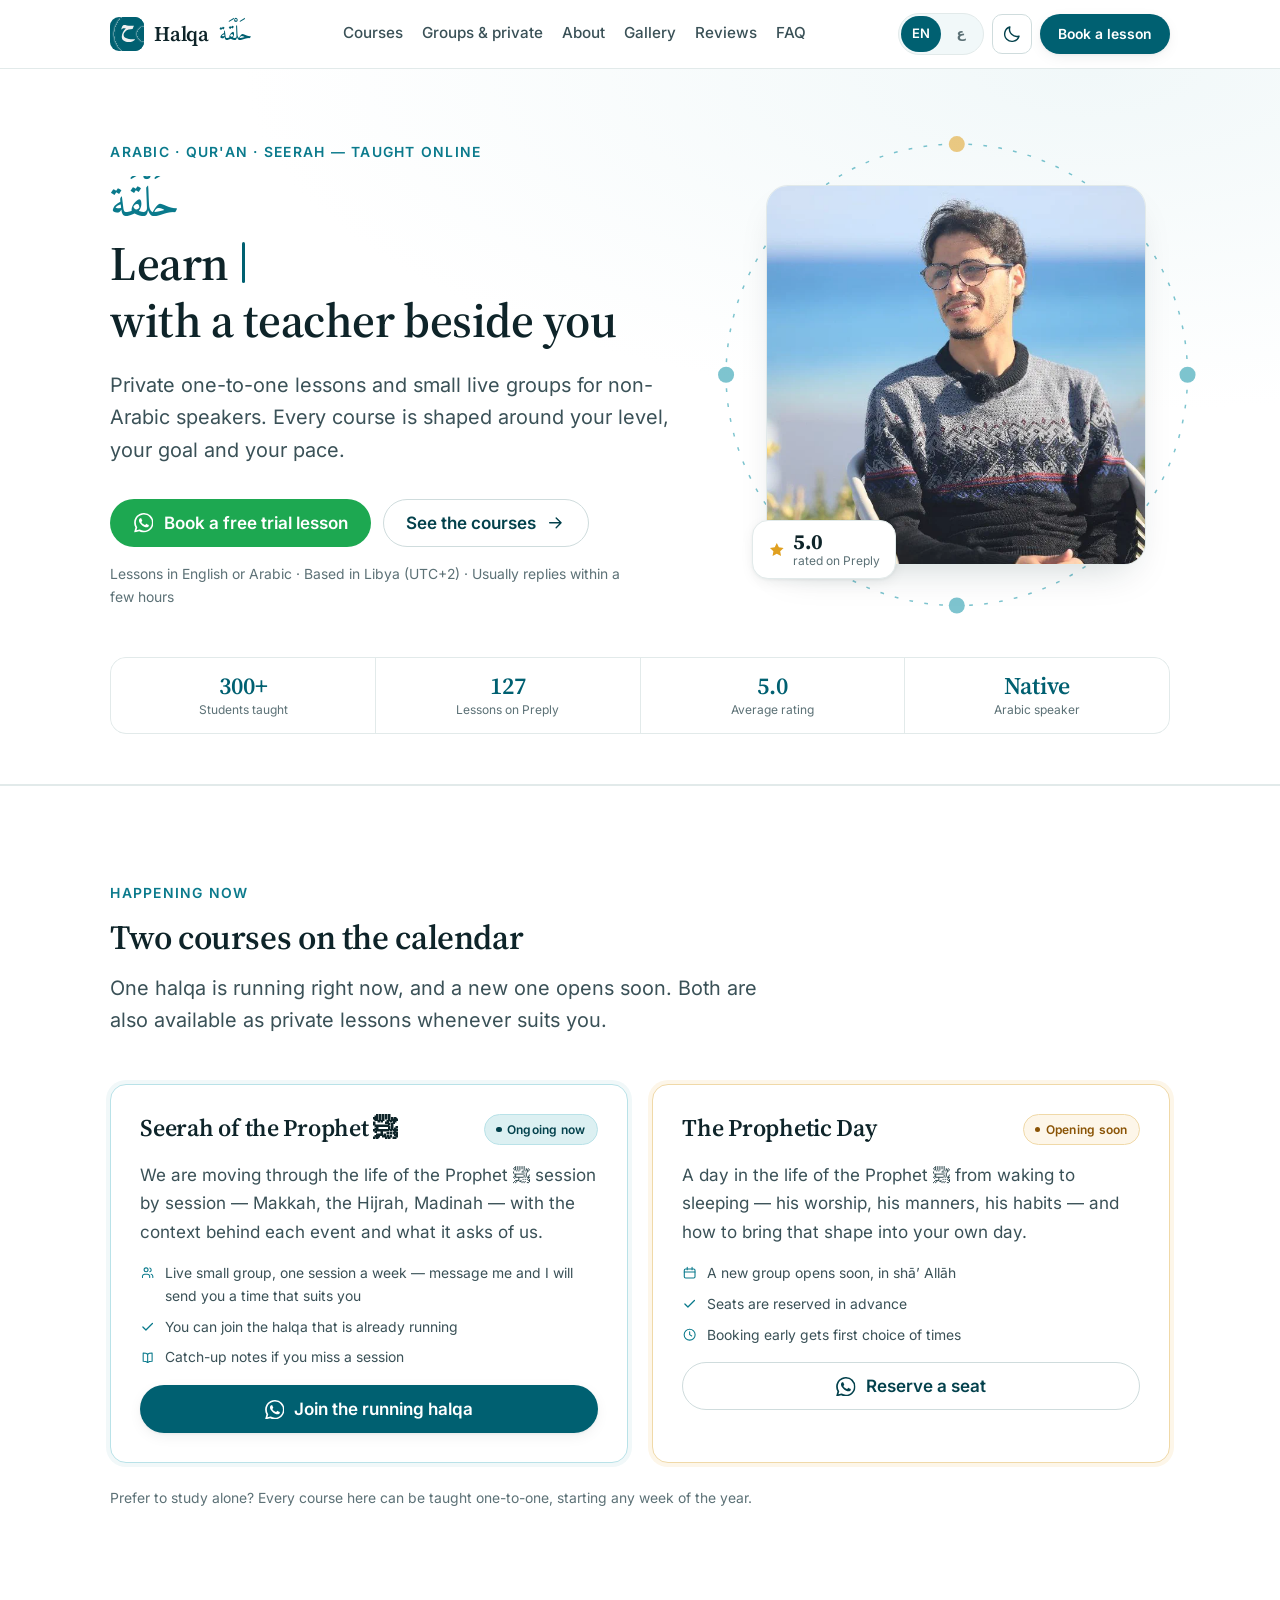
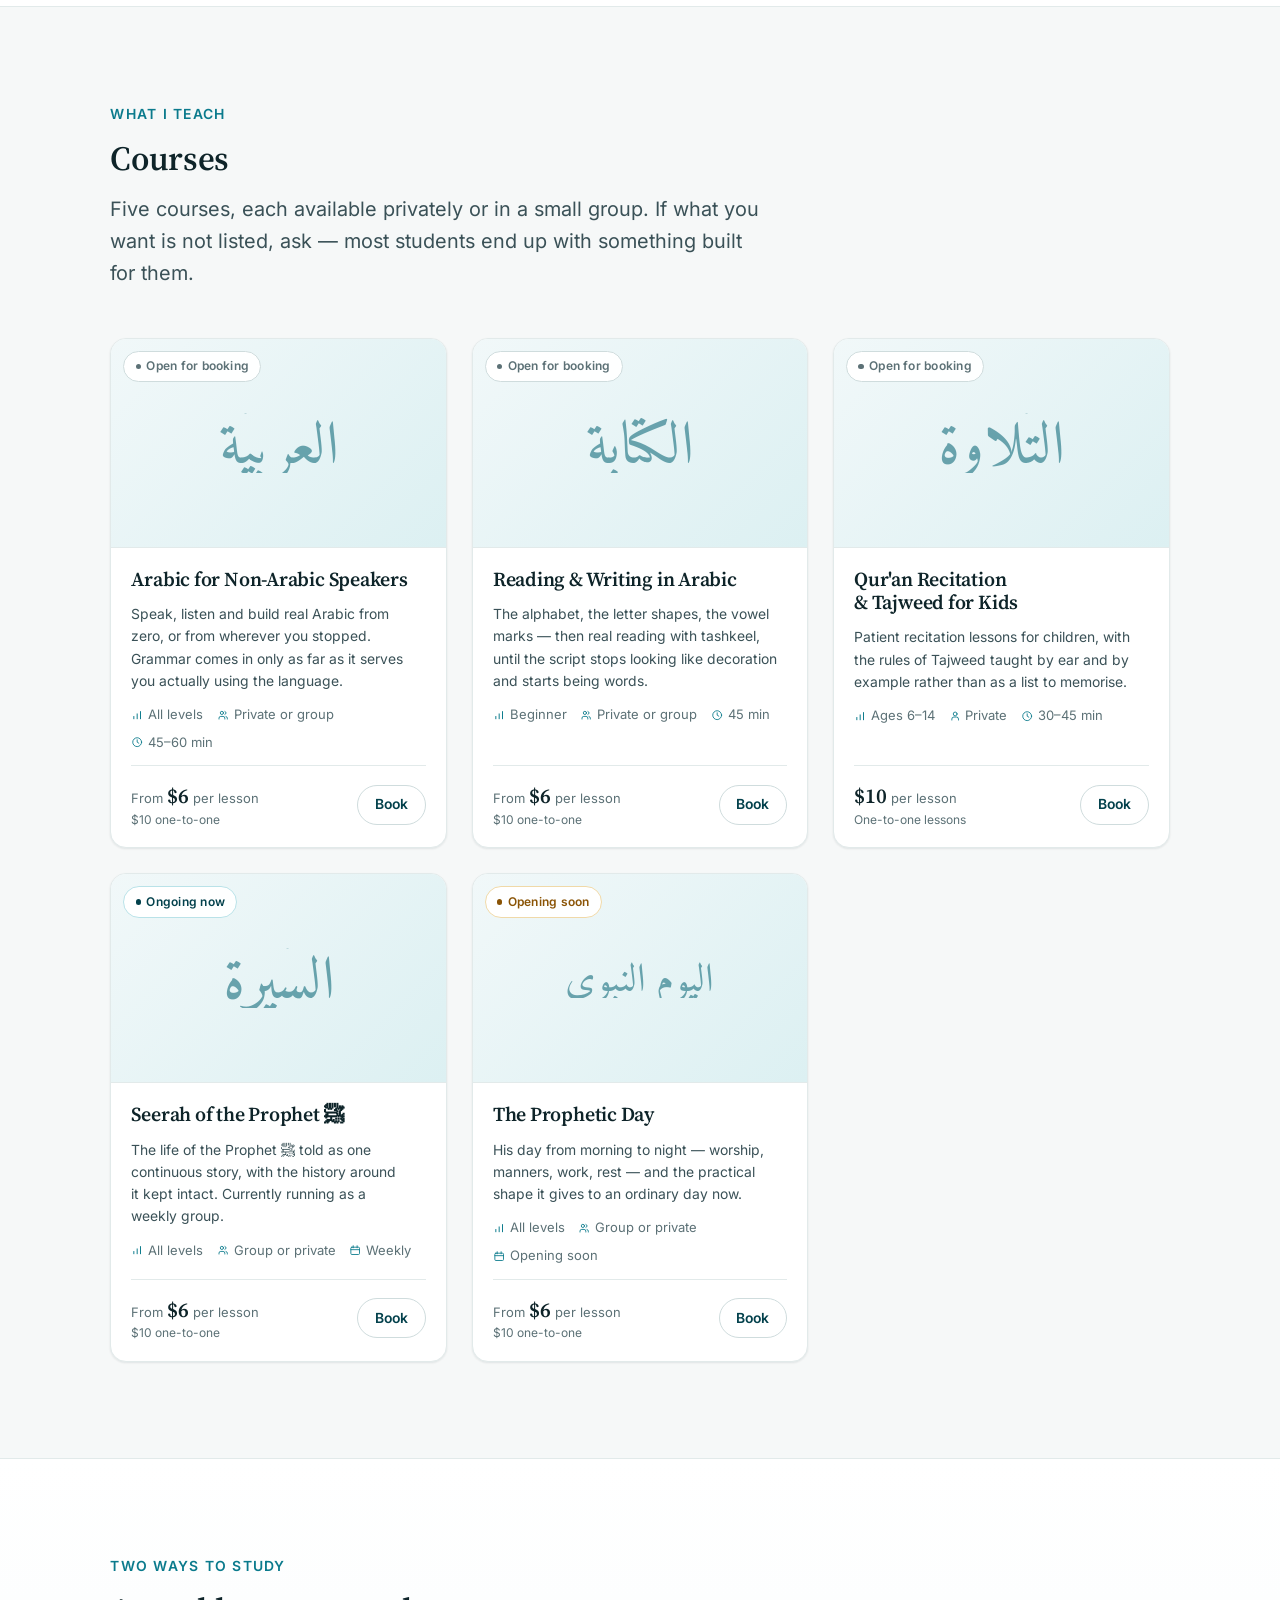
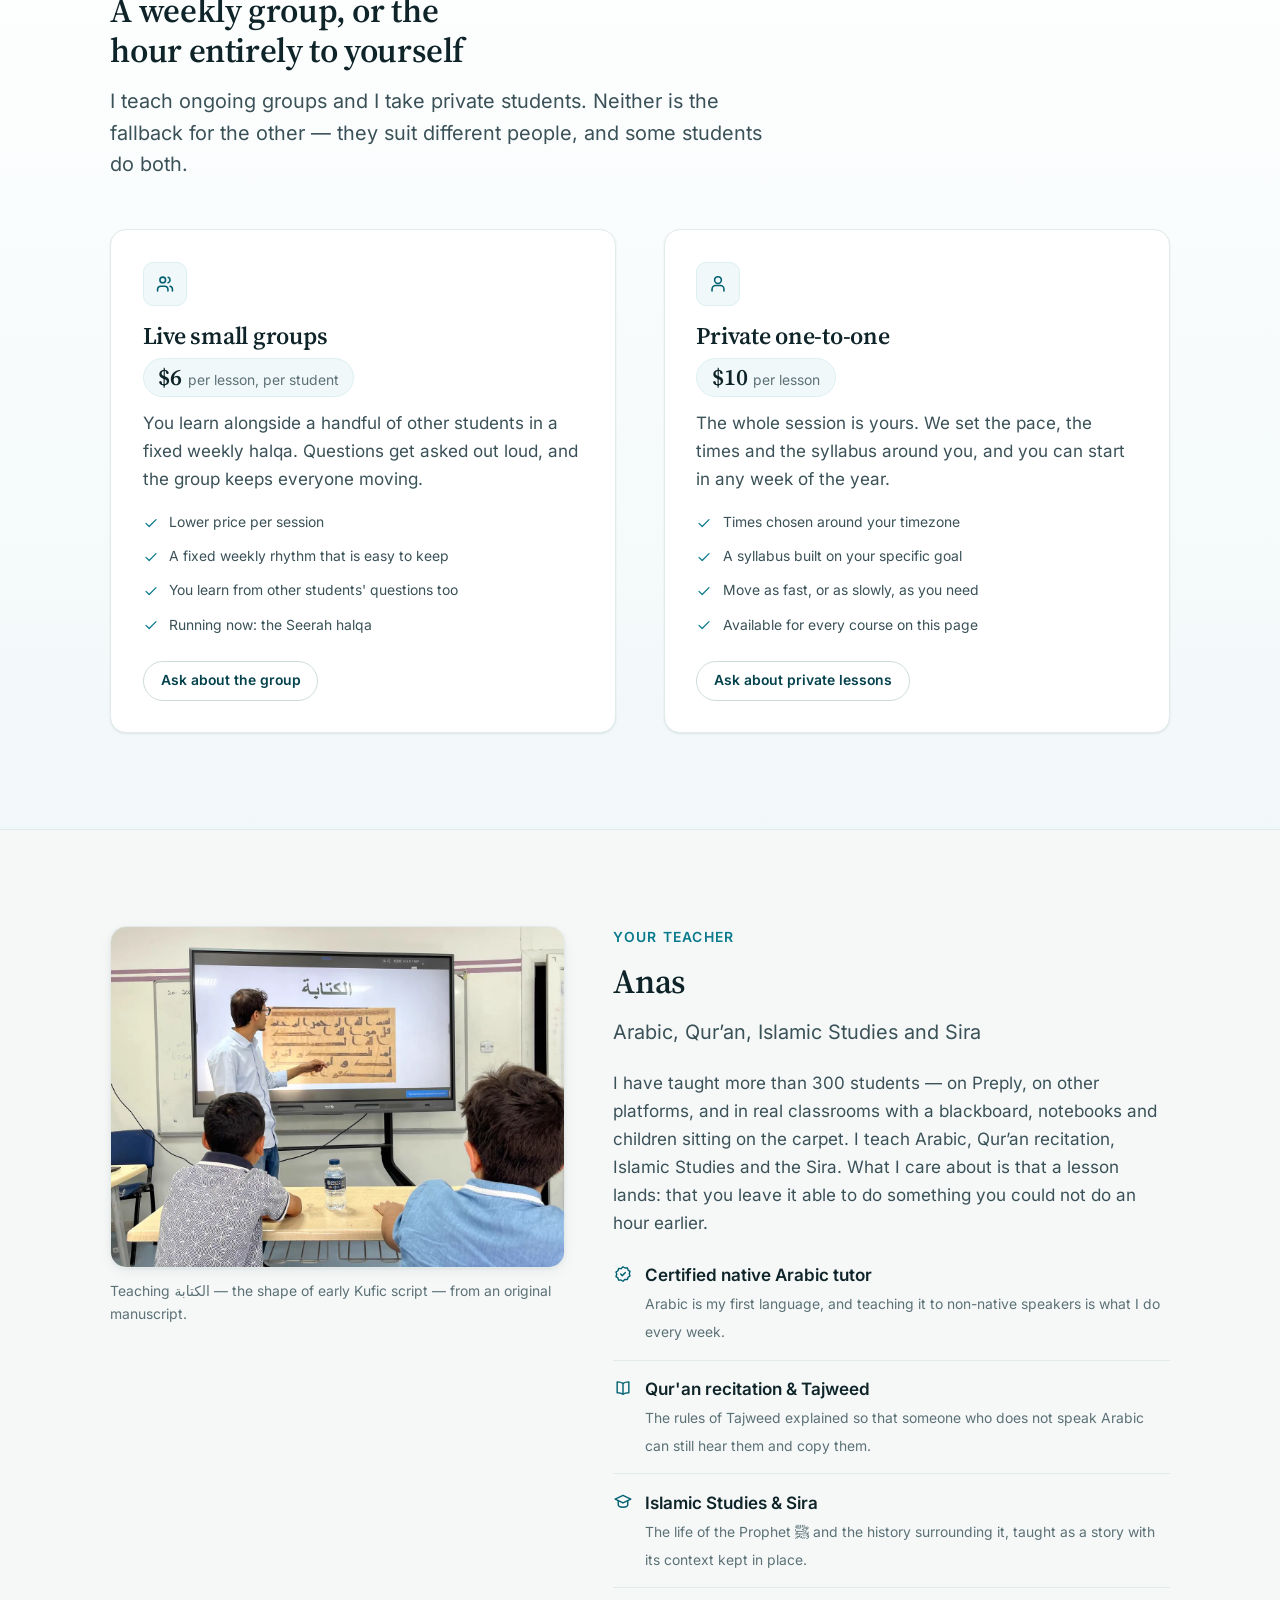
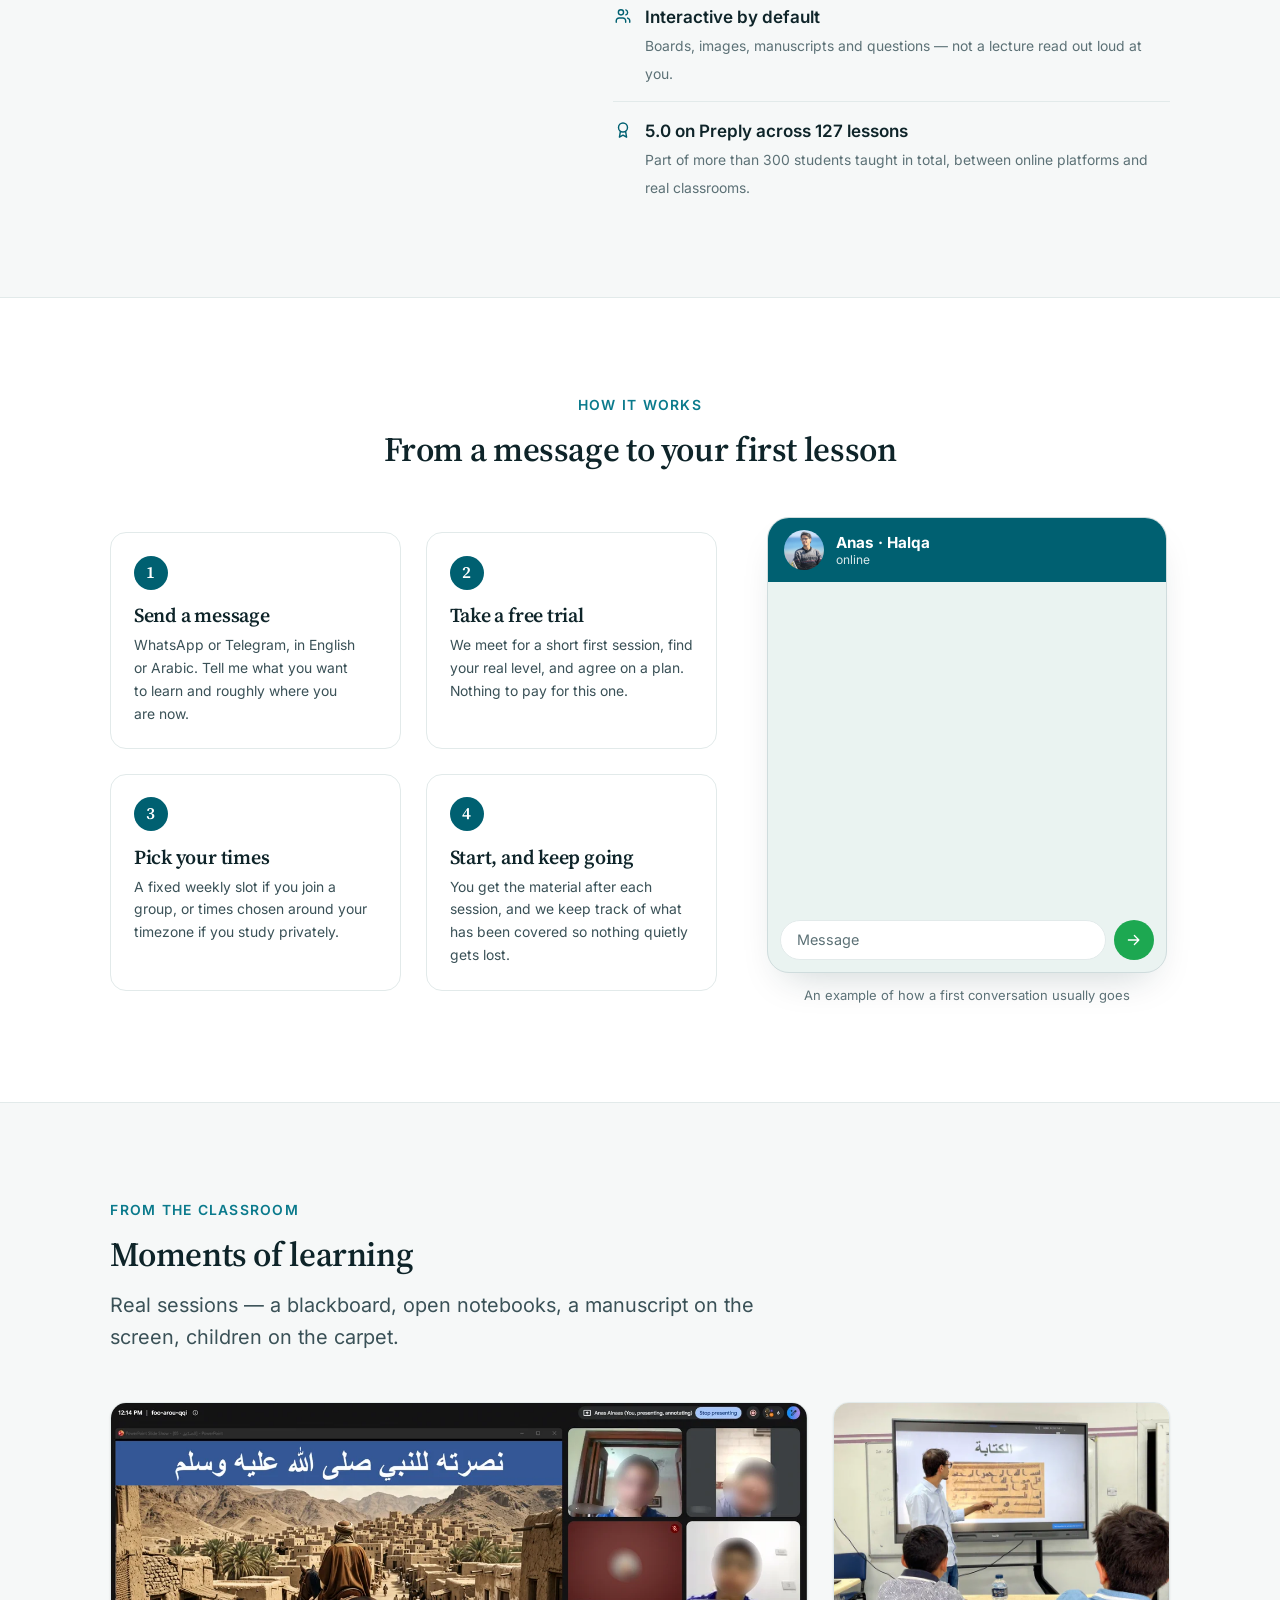
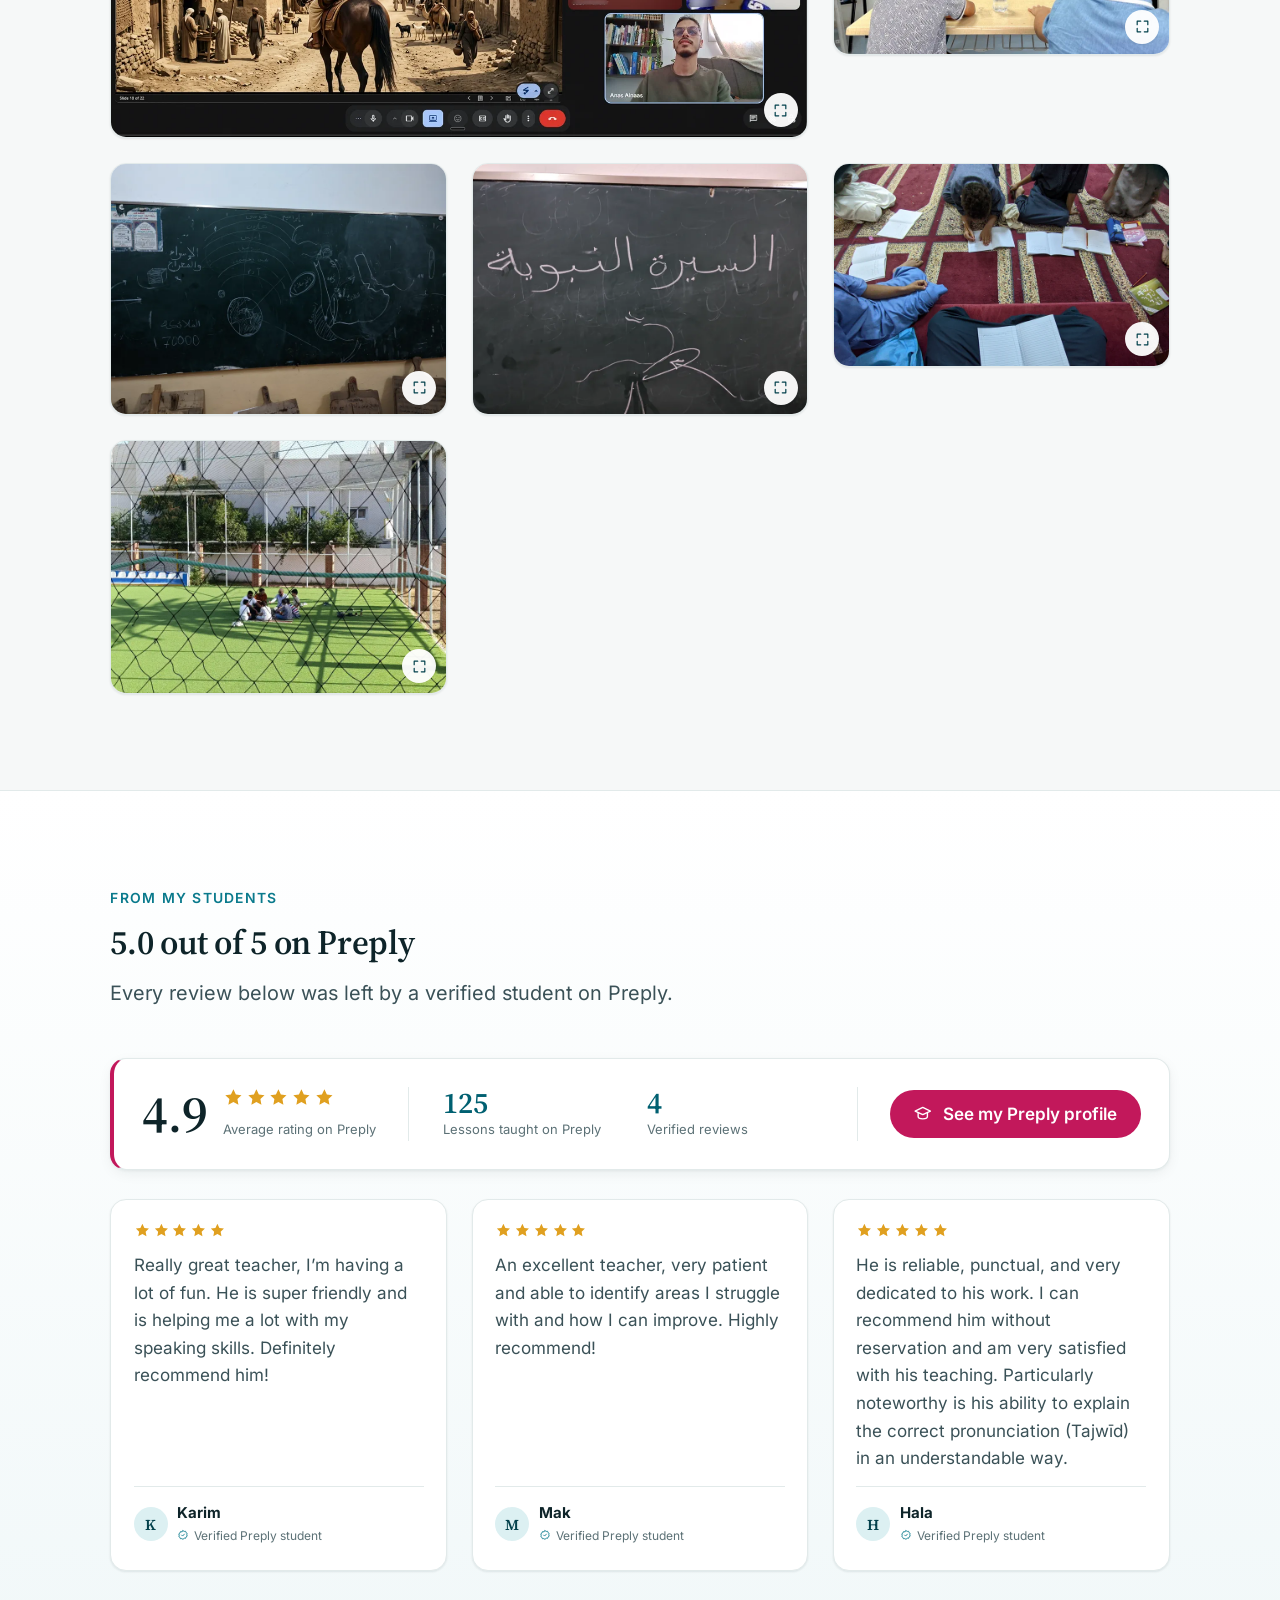
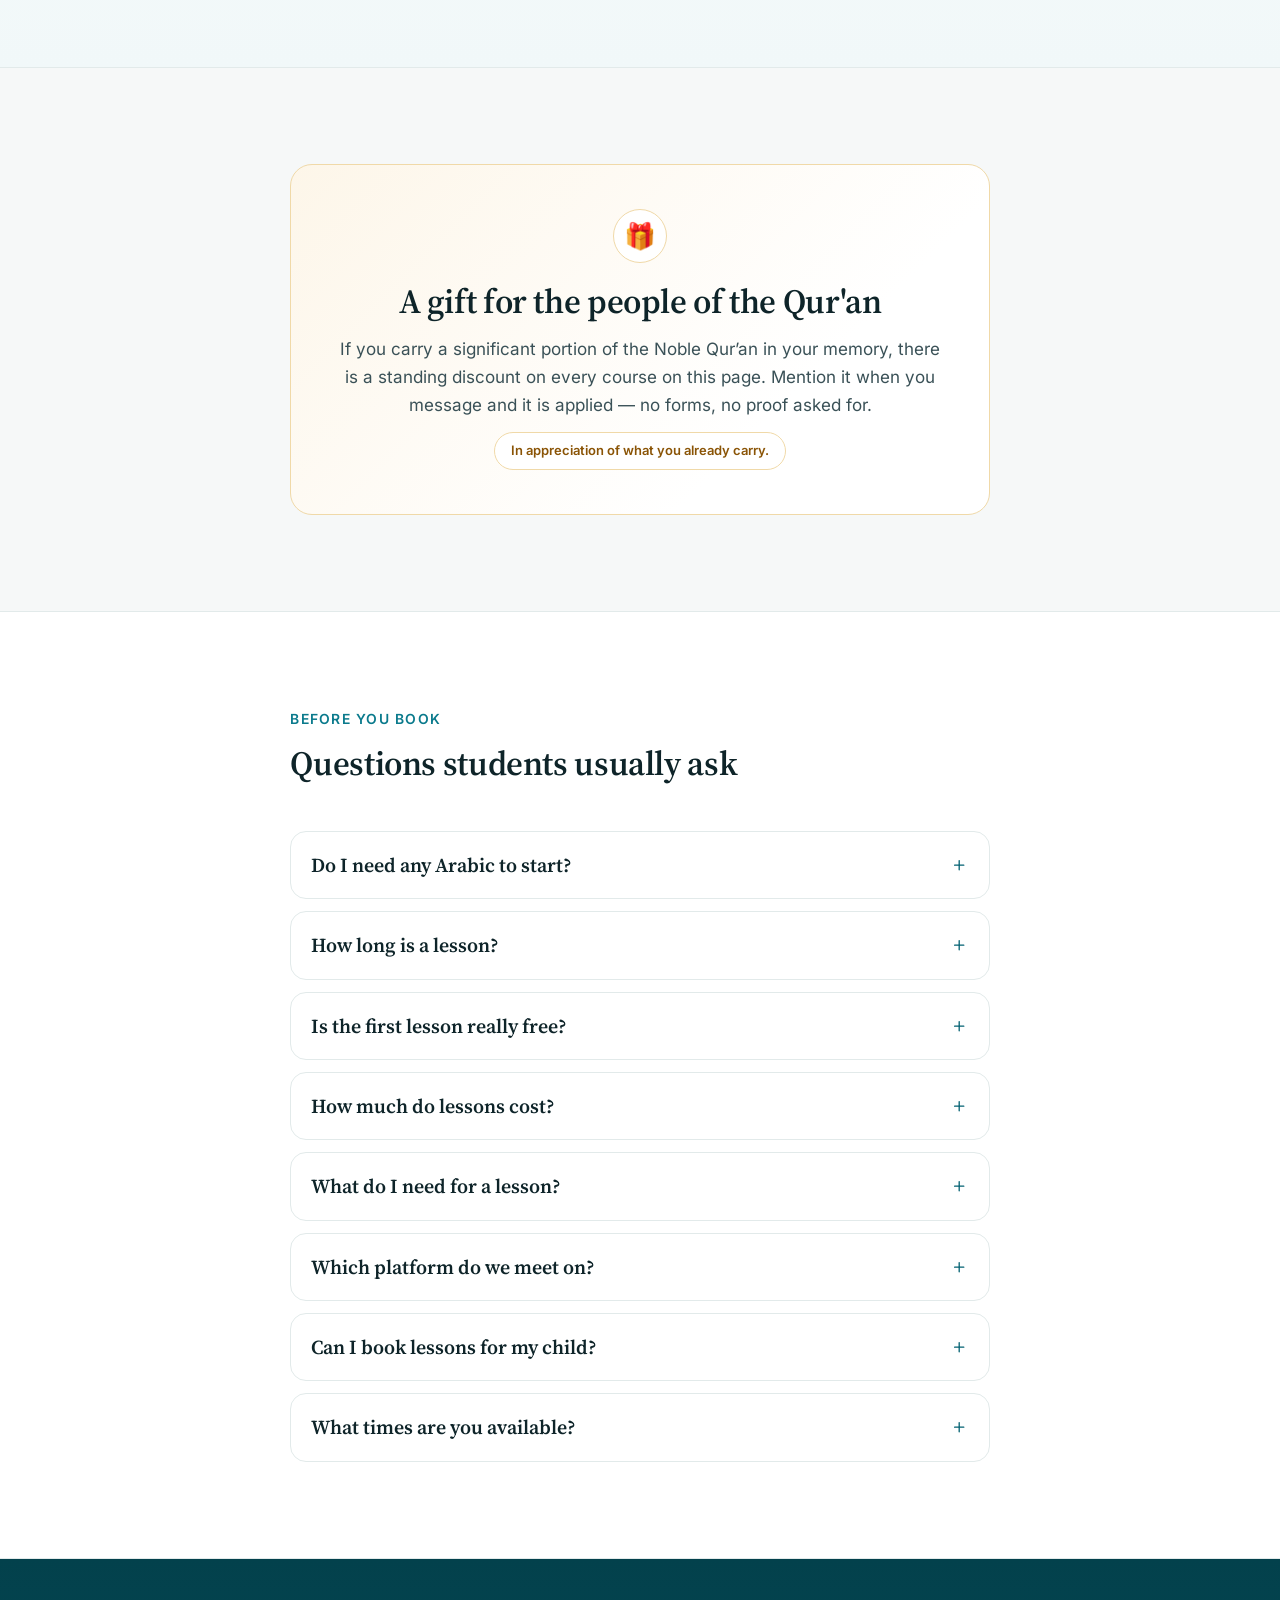
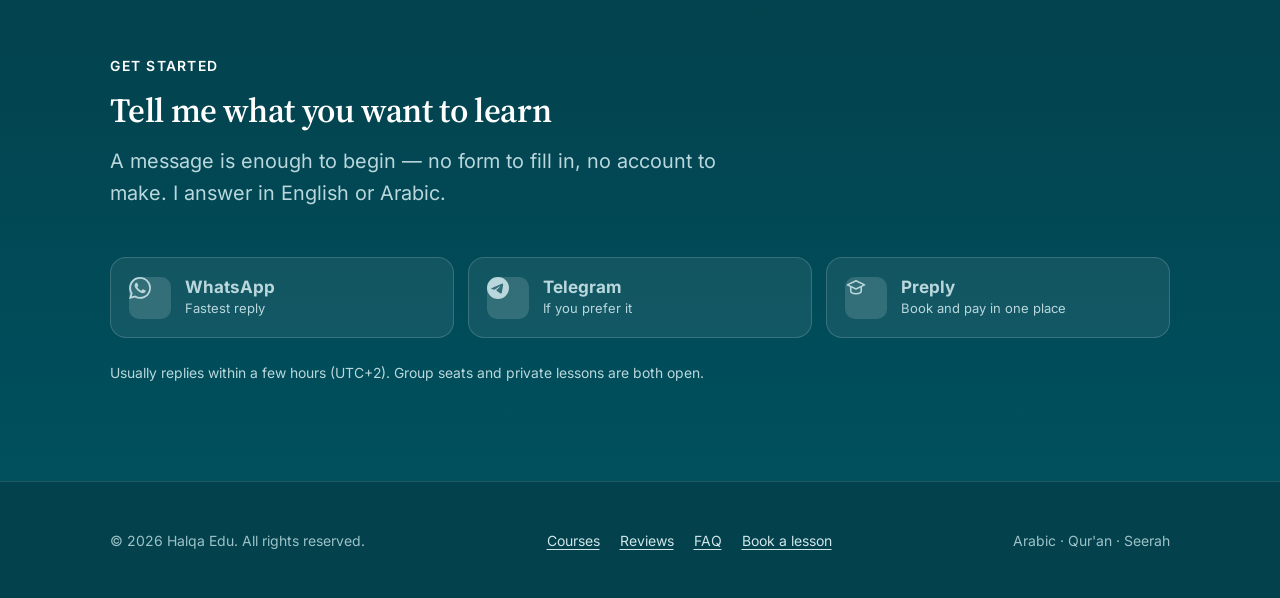
==== commit 17db9f4a: "Version-stamp CSS and JS links so returning visitors get the new files Browsers cache styles.css and" ====
--- a/index.html
+++ b/index.html
@@ -33,7 +33,10 @@
 <!-- Fonts are self-hosted; nothing is requested from a third party at runtime -->
 <link rel="preload" href="fonts/inter-latin-var.woff2" as="font" type="font/woff2" crossorigin>
 <link rel="preload" href="fonts/sourceserif4-latin-var.woff2" as="font" type="font/woff2" crossorigin>
-<link rel="stylesheet" href="css/styles.css">
+<!-- ?v= is a version stamp. Change it (here, on the two <script> tags at
+     the bottom, and in 404.html) whenever you change the CSS or JS, so
+     returning visitors fetch the new files instead of a cached old copy. -->
+<link rel="stylesheet" href="css/styles.css?v=2026-10-30">
 
 <script>
   /* Runs before paint: marks that JS is available (the reveal animations are
@@ -1346,7 +1349,7 @@
   </div>
 </dialog>
 
-<script src="js/i18n.js"></script>
-<script src="js/main.js" defer></script>
+<script src="js/i18n.js?v=2026-10-30"></script>
+<script src="js/main.js?v=2026-10-30" defer></script>
 </body>
 </html>
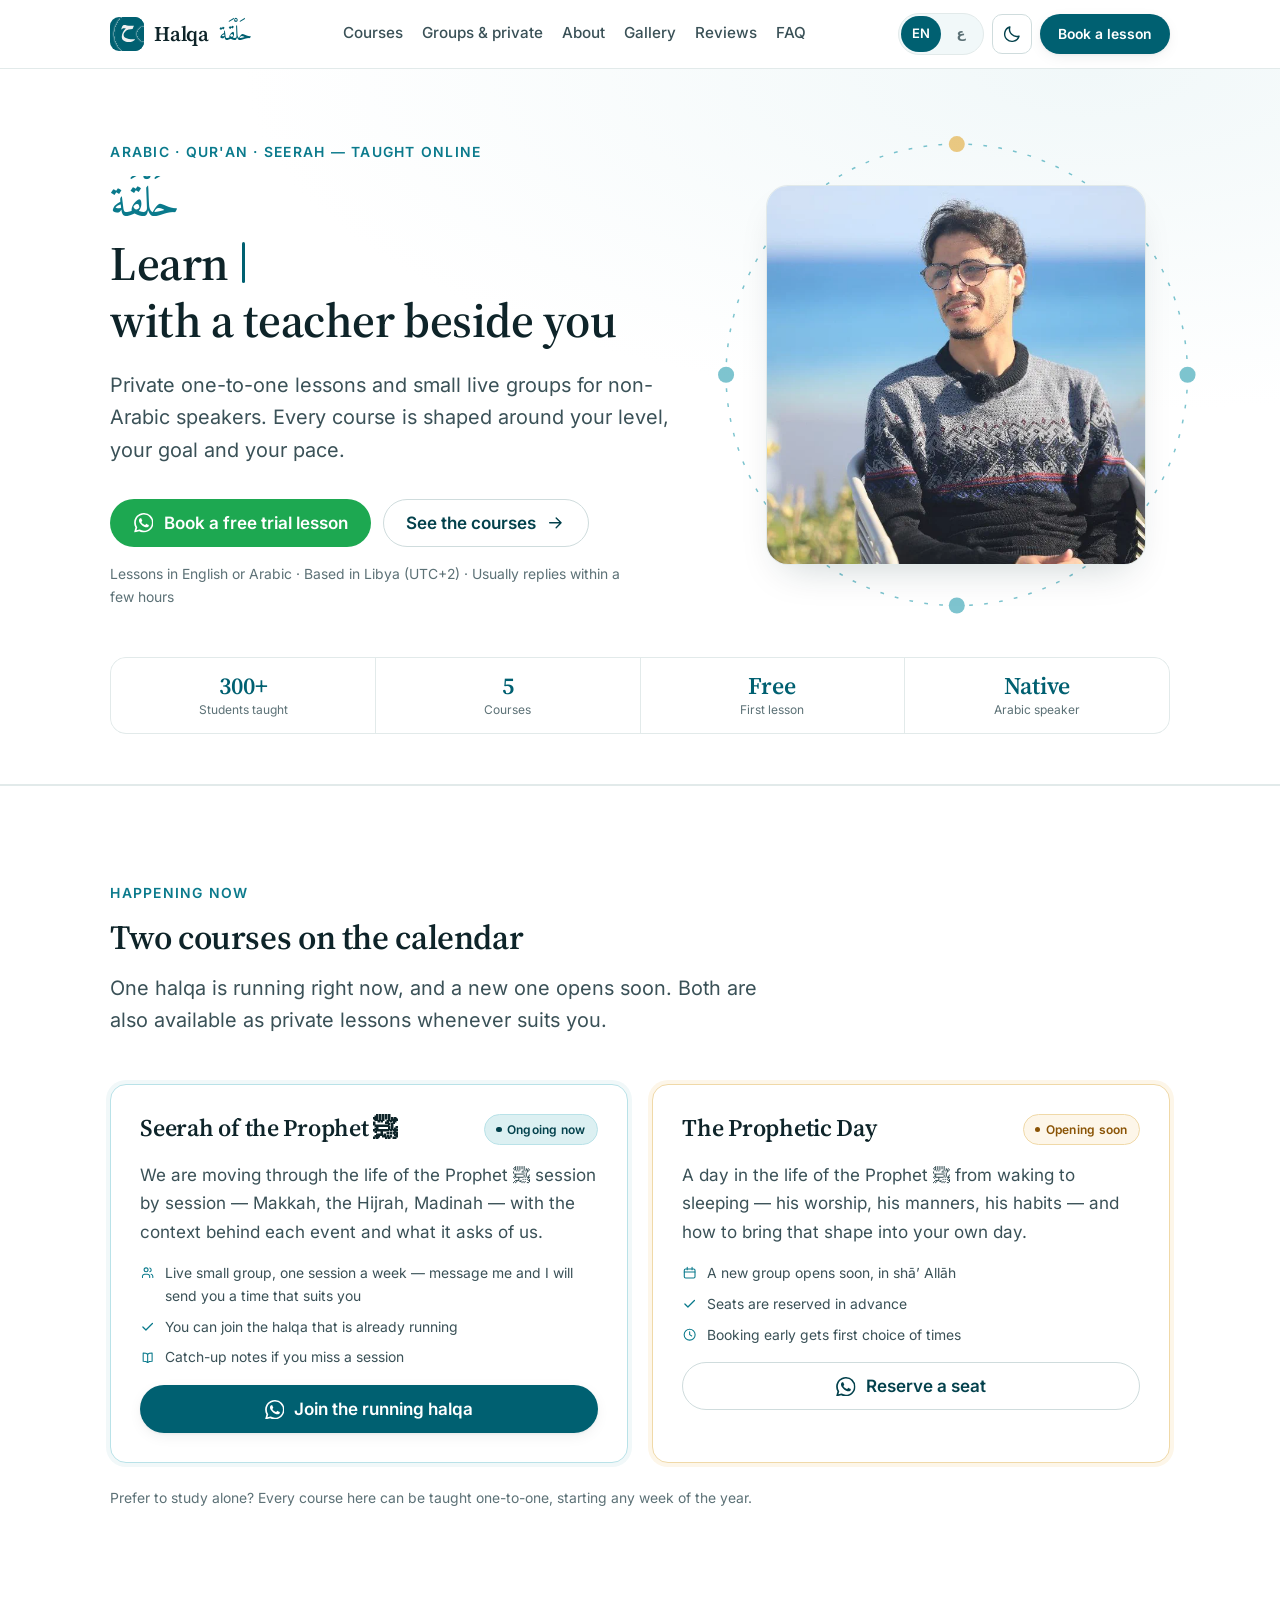
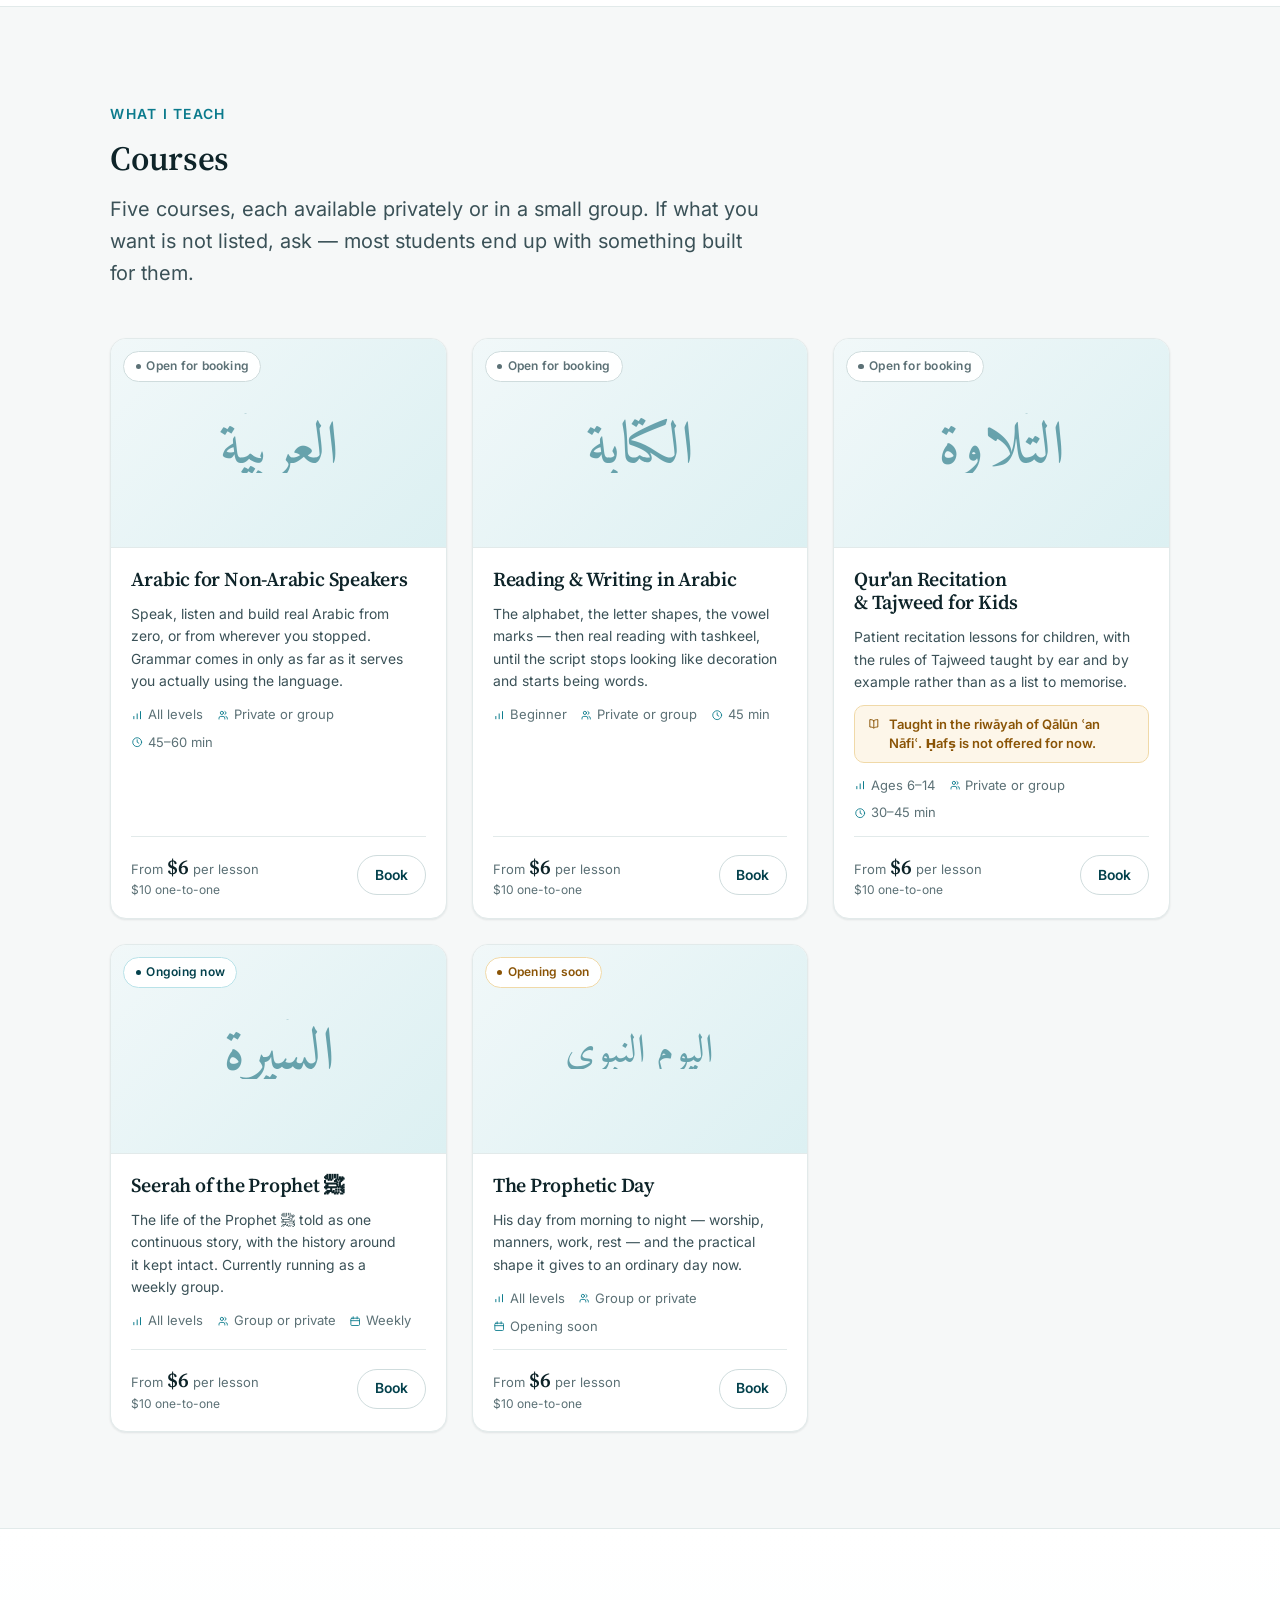
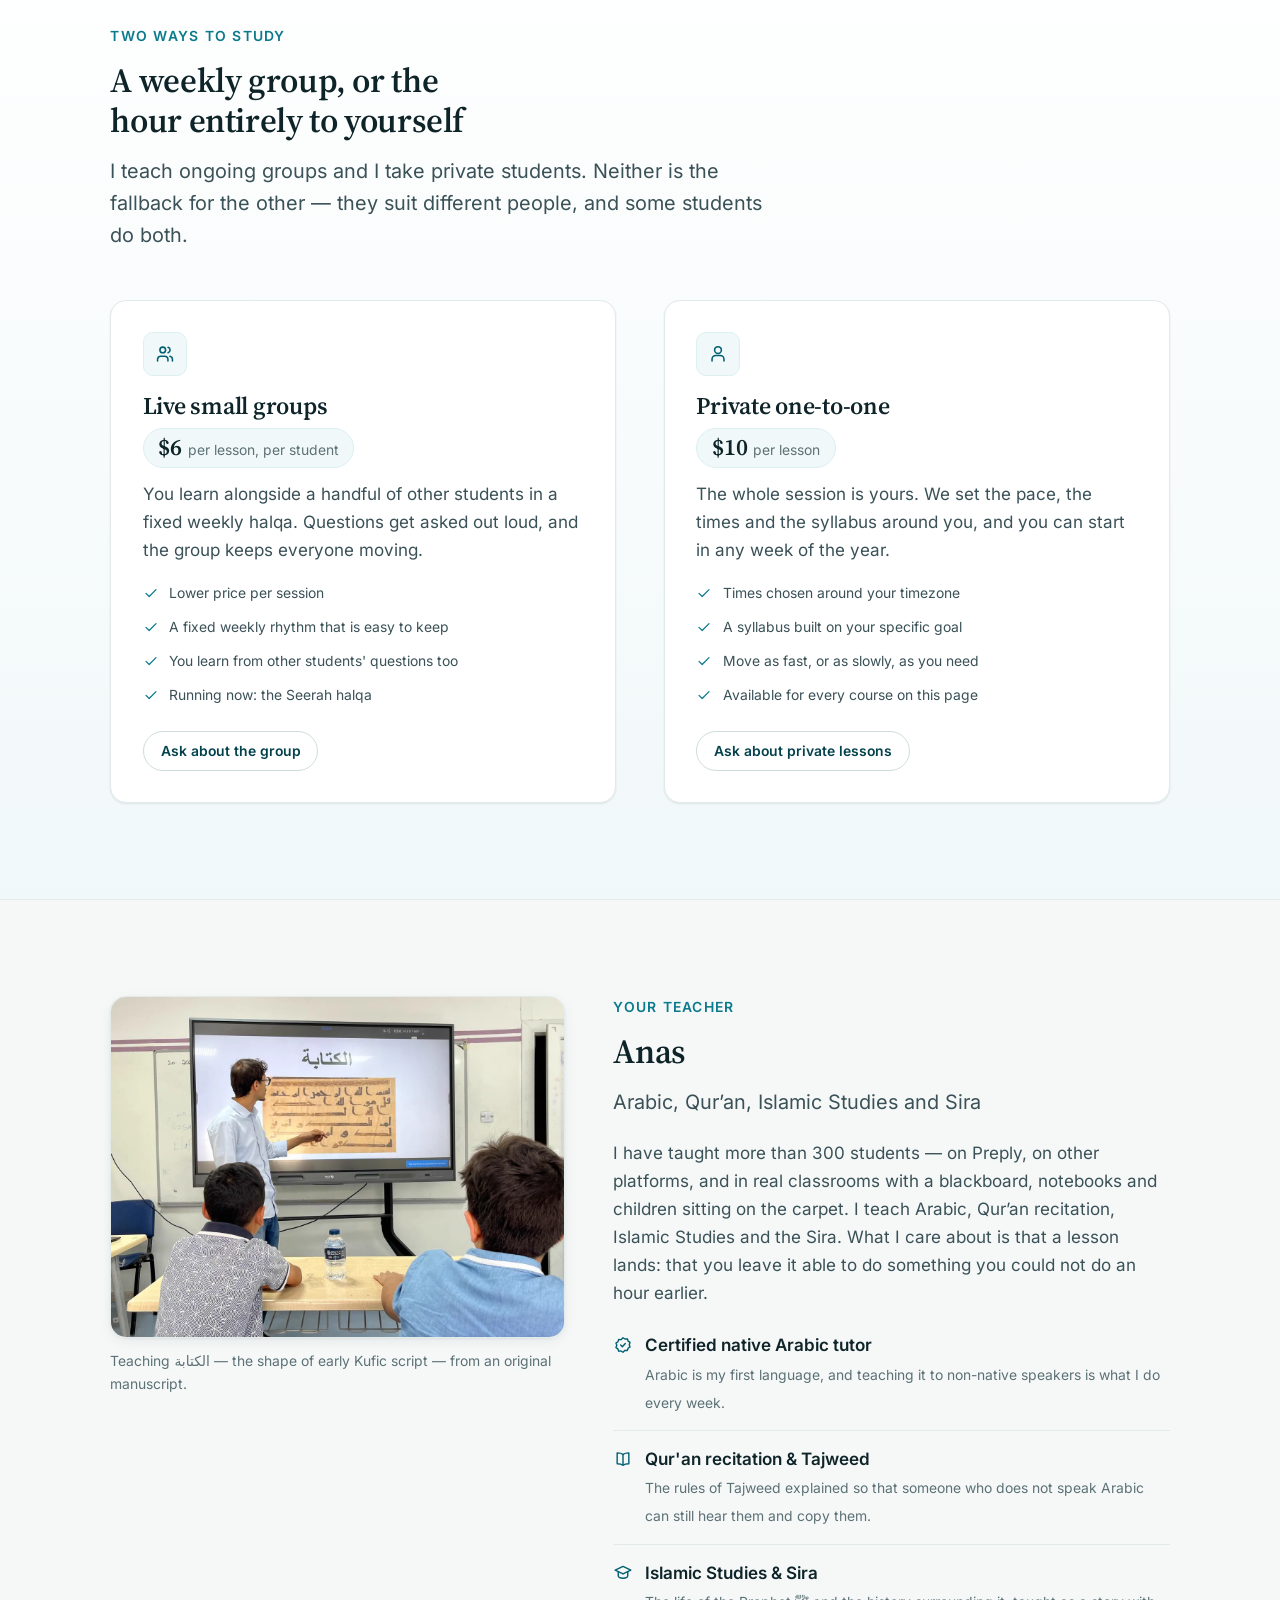
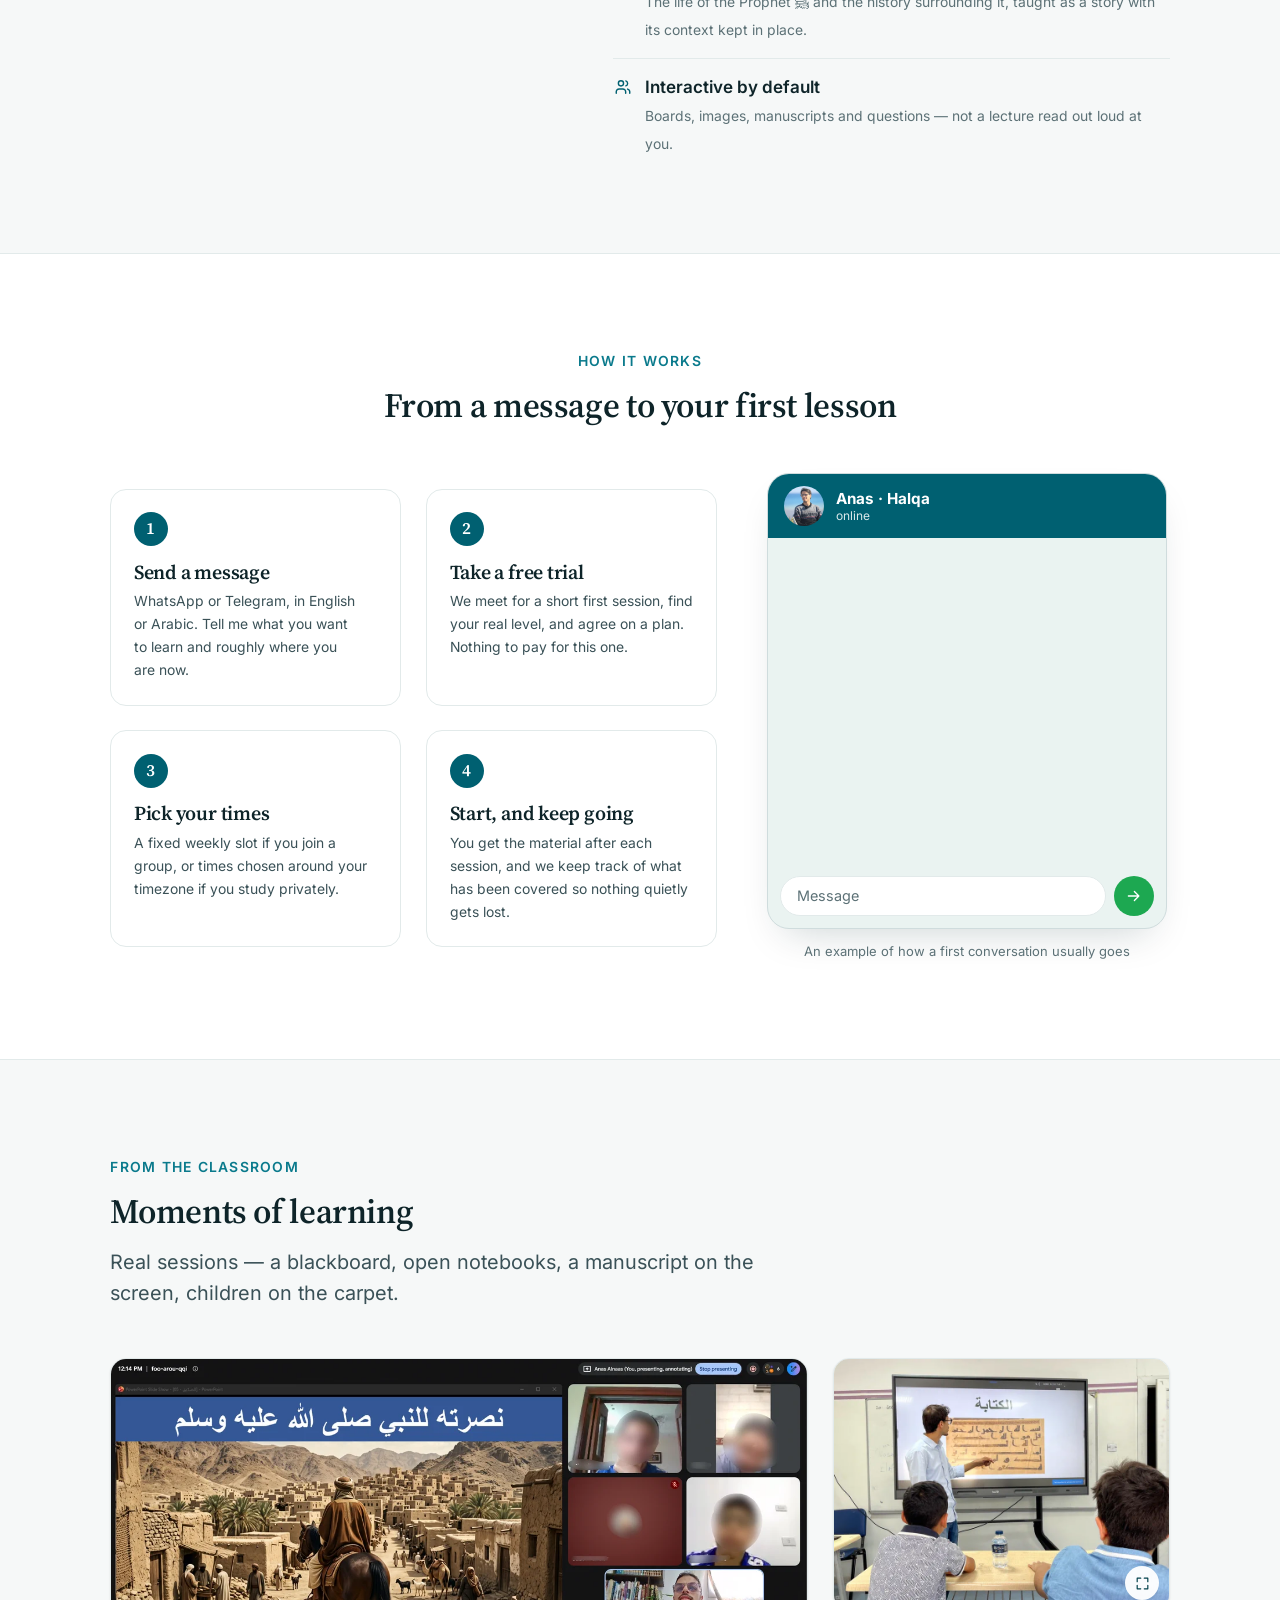
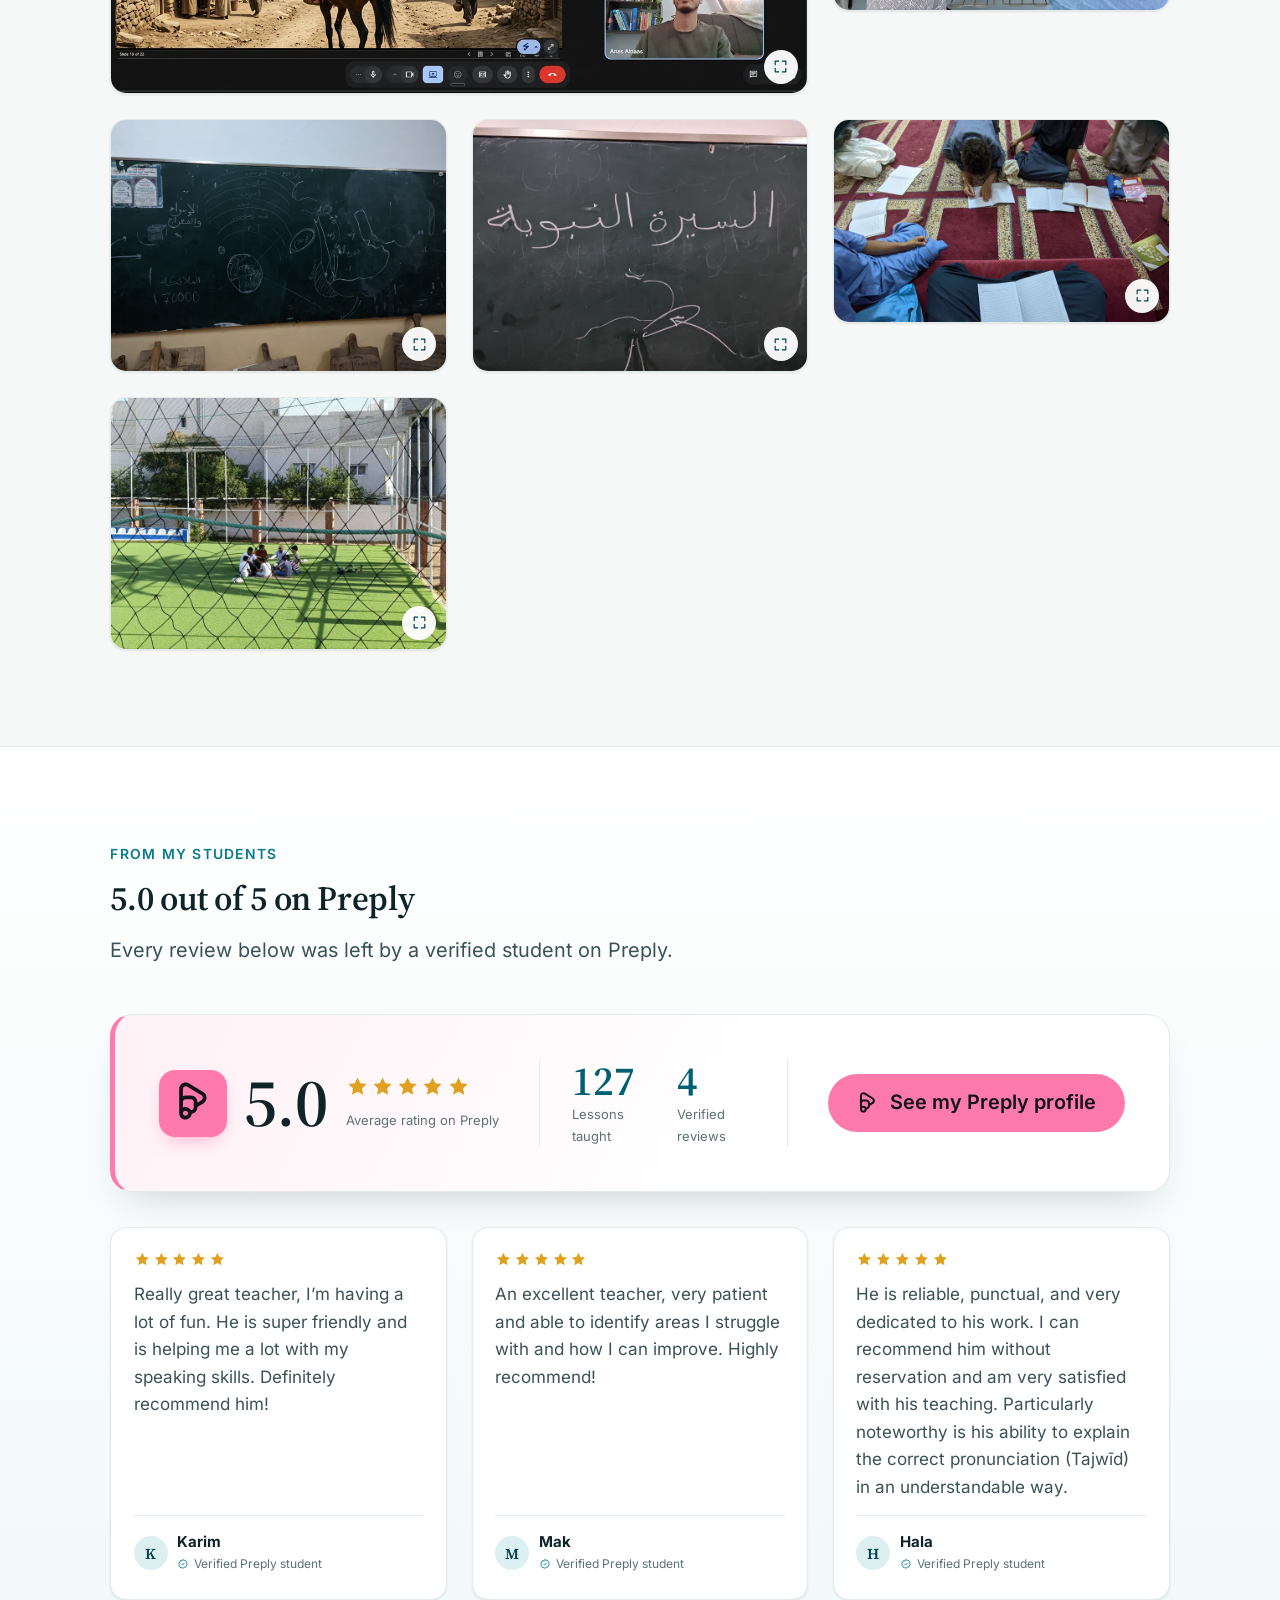
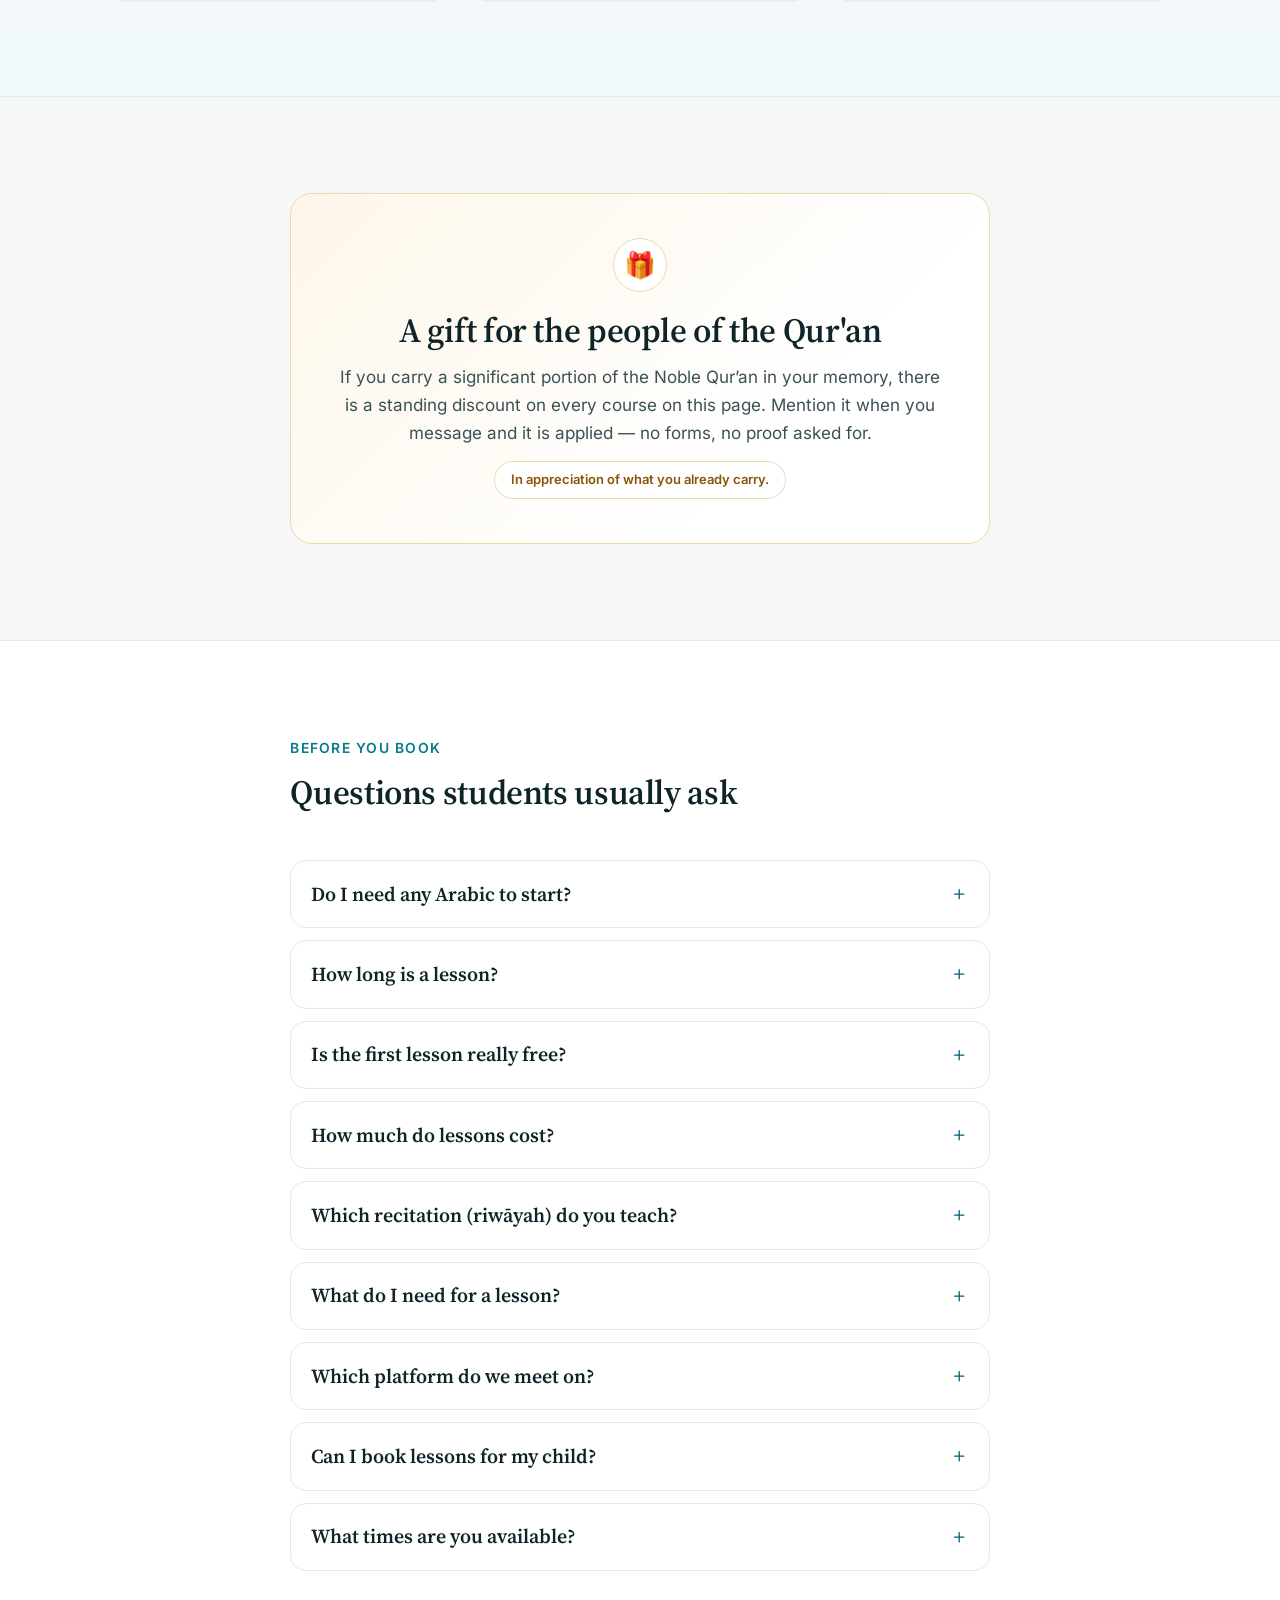
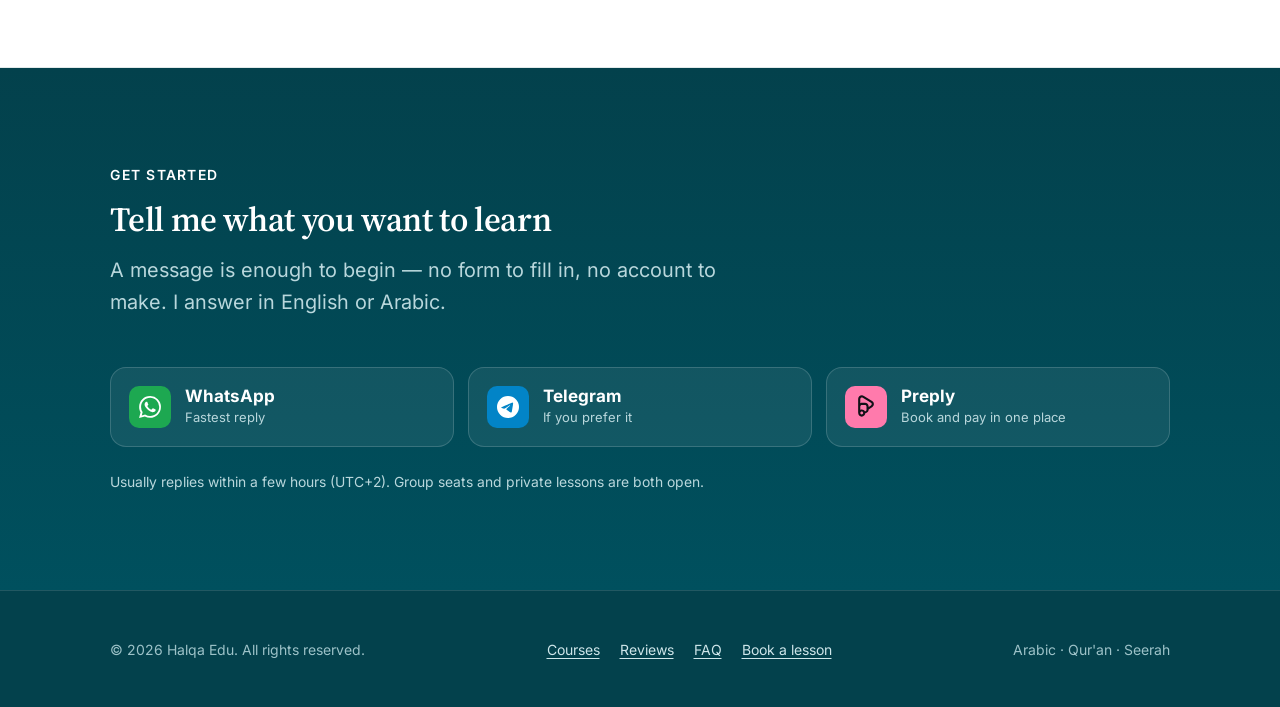
==== commit f332d3c3: "Real Preply logo, bigger Preply card, Qalun note, group recitation - Contact icons: fix the selector" ====
--- a/index.html
+++ b/index.html
@@ -36,7 +36,7 @@
 <!-- ?v= is a version stamp. Change it (here, on the two <script> tags at
      the bottom, and in 404.html) whenever you change the CSS or JS, so
      returning visitors fetch the new files instead of a cached old copy. -->
-<link rel="stylesheet" href="css/styles.css?v=2026-10-30">
+<link rel="stylesheet" href="css/styles.css?v=2026-10-30b">
 
 <script>
   /* Runs before paint: marks that JS is available (the reveal animations are
@@ -150,15 +150,16 @@
     {
       "@type": "Course",
       "name": "Qur'an Recitation and Tajweed for Kids",
-      "description": "Recitation lessons for children aged 6 to 14, with the rules of Tajweed taught by ear and example.",
+      "description": "Recitation lessons for children aged 6 to 14 in the riwāyah of Qālūn ʿan Nāfiʿ, with the rules of Tajweed taught by ear and example. Taught privately or in a small group.",
       "inLanguage": "en",
       "teaches": "Qur'an recitation and Tajweed",
       "provider": { "@id": "https://www.halqa.ly/#org" },
       "offers": {
-        "@type": "Offer",
+        "@type": "AggregateOffer",
         "category": "Paid",
         "priceCurrency": "USD",
-        "price": "10"
+        "lowPrice": "6",
+        "highPrice": "10"
       },
       "hasCourseInstance": {
         "@type": "CourseInstance",
@@ -247,6 +248,14 @@
         },
         {
           "@type": "Question",
+          "name": "Which recitation (riwāyah) do you teach?",
+          "acceptedAnswer": {
+            "@type": "Answer",
+            "text": "Qālūn ʿan Nāfiʿ, the riwāyah most read in Libya. Ḥafṣ ʿan ʿĀṣim, the most widespread riwāyah elsewhere, is not offered for now."
+          }
+        },
+        {
+          "@type": "Question",
           "name": "What do I need for a lesson?",
           "acceptedAnswer": {
             "@type": "Answer",
@@ -314,6 +323,9 @@
   <symbol id="i-star" viewBox="0 0 24 24" fill="currentColor"><path d="M12 2.6l2.85 5.94 6.5.88-4.72 4.53 1.17 6.45L12 17.32l-5.8 3.08 1.17-6.45L2.65 9.42l6.5-.88z"/></symbol>
   <symbol id="i-cap" viewBox="0 0 24 24" fill="none" stroke="currentColor" stroke-width="1.7" stroke-linecap="round" stroke-linejoin="round"><path d="M12 4.1L2.6 8.6 12 13.1l9.4-4.5z"/><path d="M6.3 11v4.4c0 1.7 2.55 2.9 5.7 2.9s5.7-1.2 5.7-2.9V11"/></symbol>
   <symbol id="i-whatsapp" viewBox="0 0 24 24" fill="currentColor"><path d="M17.472 14.382c-.297-.149-1.758-.867-2.03-.967-.273-.099-.471-.148-.67.15-.197.297-.767.966-.94 1.164-.173.199-.347.223-.644.075-.297-.149-1.255-.462-2.39-1.475-.883-.788-1.48-1.761-1.653-2.059-.173-.297-.018-.458.13-.606.134-.133.347-.347.52-.52.174-.174.232-.298.347-.497.115-.198.057-.371-.058-.52-.115-.148-.669-1.612-.916-2.207-.245-.595-.49-.51-.67-.51-.174 0-.372-.024-.57-.024-.198 0-.52.074-.792.372-.272.297-1.04 1.016-1.04 2.479 0 1.462 1.065 2.875 1.213 3.074.149.198 2.096 3.2 5.077 4.487.709.306 1.262.489 1.694.625.712.227 1.36.195 1.871.118.571-.085 1.758-.719 2.006-1.413.248-.694.248-1.29.173-1.414-.074-.124-.272-.198-.57-.347m-5.421 7.403h-.004a9.87 9.87 0 01-5.031-1.378l-.361-.214-3.741.982.998-3.648-.235-.374a9.86 9.86 0 01-1.51-5.26c.001-5.45 4.436-9.884 9.888-9.884 2.64 0 5.122 1.03 6.988 2.898a9.825 9.825 0 012.893 6.994c-.003 5.45-4.437 9.884-9.885 9.884m8.413-18.297A11.815 11.815 0 0012.05 0C5.495 0 .16 5.335.157 11.892c0 2.096.547 4.142 1.588 5.945L.057 24l6.305-1.654a11.882 11.882 0 005.683 1.448h.005c6.554 0 11.89-5.335 11.893-11.893a11.821 11.821 0 00-3.48-8.413z"/></symbol>
+  <!-- Preply's own mark, from static.preply.com/ds/icons/rebrand-23-v0/favicon.svg,
+       cropped to the mark. Shown dark on Preply pink, as Preply does. -->
+  <symbol id="i-preply" viewBox="20 31 256 256" fill="currentColor"><path fill-rule="evenodd" d="m209.165 91.413-83.53-51.06c-26.9-16.44-61.43 2.92-61.43 34.45v143.62c0 28.66 16.84 43.46 38.47 43.46 20.29 0 36.9-15.71 38.36-35.62 19.83-2.08 36.19-18.83 35.29-41.52l36.4-22.25c12.88-7.87 19.32-21.16 19.32-34.45 0-13.29-4.52-26.44-22.88-36.63zm-106.49 147.59c-8.61 0-15.58-6.98-15.58-15.58s6.97-15.59 15.58-15.59 15.59 6.98 15.59 15.59-6.98 15.58-15.59 15.58zm50.77-51.97c0 5.88-3.79 16.56-17.81 16.56a38.839 38.839 0 0 0-5.63-7.24 39.338 39.338 0 0 0-7.19-5.71 38.25 38.25 0 0 0-20.14-5.69c-5.09 0-9.94.99-14.38 2.78-.39.16-.83.34-1.21.51v-34.45c0-9.15 7.41-16.56 16.56-16.56h33.24c9.15 0 16.56 7.41 16.56 16.56zm47.35-44.06-24.47 14.96v-4.14c0-21.78-17.66-39.44-39.44-39.44h-33.24c-5.91 0-11.52 1.3-16.56 3.64v-43.19c0-13.66 14.96-22.06 26.62-14.93l87.09 53.24c11.16 6.82 11.16 23.04 0 29.86z"/></symbol>
   <symbol id="i-telegram" viewBox="0 0 24 24" fill="currentColor"><path d="M11.944 0A12 12 0 000 12a12 12 0 0012 12 12 12 0 0012-12A12 12 0 0012 0a12 12 0 00-.056 0zm4.962 7.224c.1-.002.321.023.465.14a.506.506 0 01.171.325c.016.093.036.306.02.472-.18 1.898-.962 6.502-1.36 8.627-.168.9-.499 1.201-.82 1.23-.696.065-1.225-.46-1.9-.902-1.056-.693-1.653-1.124-2.678-1.8-1.185-.78-.417-1.21.26-1.91.178-.184 3.147-2.886 3.207-3.14.007-.03.014-.135-.055-.19-.069-.055-.169-.037-.242-.02-.104.024-1.755 1.115-4.954 3.274-.47.322-.897.48-1.277.47-.42-.009-1.23-.238-1.83-.434-.74-.24-1.324-.365-1.273-.767.026-.21.315-.424.867-.643 3.398-1.48 5.664-2.456 6.798-2.927 3.237-1.346 3.91-1.58 4.35-1.588z"/></symbol>
 </svg>
 
@@ -431,32 +443,26 @@
              width="640" height="640"
              alt="Anas, Arabic and Islamic studies teacher" data-i18n-attr="alt:hero.portraitAlt"
              fetchpriority="high" decoding="async">
-        <figcaption class="hero__rating">
-          <svg class="icon" aria-hidden="true" style="width:1.1rem;height:1.1rem;color:var(--gold)"><use href="#i-star"></use></svg>
-          <span>
-            <strong data-stat="rating" data-static>5.0</strong>
-            <span data-i18n="hero.ratingLabel">rated on Preply</span>
-          </span>
-        </figcaption>
       </figure>
 
     </div>
 
     <div class="container">
       <!-- data-stat numbers come from HALQA_STATS in js/i18n.js and count up
-           from zero the first time they scroll into view. -->
+           from zero the first time they scroll into view. Preply's numbers are
+           kept to the Reviews section on purpose, so they are not repeated. -->
       <ul class="trust reveal stagger">
         <li class="trust__item">
           <strong class="trust__value" data-stat="students" data-suffix="+">300+</strong>
           <span class="trust__label" data-i18n="trust.students">Students taught</span>
         </li>
         <li class="trust__item">
-          <strong class="trust__value" data-stat="lessons">127</strong>
-          <span class="trust__label" data-i18n="trust.lessons">Lessons on Preply</span>
+          <strong class="trust__value" data-stat="courses">5</strong>
+          <span class="trust__label" data-i18n="trust.courses">Courses</span>
         </li>
         <li class="trust__item">
-          <strong class="trust__value" data-stat="rating">5.0</strong>
-          <span class="trust__label" data-i18n="trust.rating">Average rating</span>
+          <strong class="trust__value" data-i18n="trust.free">Free</strong>
+          <span class="trust__label" data-i18n="trust.freeLabel">First lesson</span>
         </li>
         <li class="trust__item">
           <strong class="trust__value" data-i18n="trust.native">Native</strong>
@@ -639,15 +645,19 @@
               Patient recitation lessons for children, with the rules of Tajweed taught by ear and by
               example rather than as a list to memorise.
             </p>
+            <p class="card__note">
+              <svg class="icon" aria-hidden="true"><use href="#i-book"></use></svg>
+              <span data-i18n="course.quran.note">Taught in the riwāyah of Qālūn ʿan Nāfiʿ. Ḥafṣ is not offered for now.</span>
+            </p>
             <ul class="card__meta">
               <li><svg class="icon" aria-hidden="true"><use href="#i-level"></use></svg><span data-i18n="course.quran.m1">Ages 6–14</span></li>
-              <li><svg class="icon" aria-hidden="true"><use href="#i-user"></use></svg><span data-i18n="course.quran.m2">Private</span></li>
+              <li><svg class="icon" aria-hidden="true"><use href="#i-users"></use></svg><span data-i18n="course.quran.m2">Private or group</span></li>
               <li><svg class="icon" aria-hidden="true"><use href="#i-clock"></use></svg><span data-i18n="course.quran.m3">30–45 min</span></li>
             </ul>
             <div class="card__foot">
-              <p class="price" data-formats="private">
-                <span class="price__main"><strong>$10</strong> <span>per lesson</span></span>
-                <span class="price__sub">One-to-one lessons</span>
+              <p class="price" data-formats="group private">
+                <span class="price__main"><span>From</span> <strong>$6</strong> <span>per lesson</span></span>
+                <span class="price__sub">$10 one-to-one</span>
               </p>
               <a class="btn btn--ghost btn--sm" data-msg="quran"
                  href="https://wa.me/218945244671?text=Assalamu%20alaykum.%20I%20would%20like%20to%20ask%20about%20Qur'an%20recitation%20lessons%20for%20children."
@@ -837,13 +847,6 @@
               <div>
                 <strong data-i18n="about.c4">Interactive by default</strong>
                 <span data-i18n="about.c4sub">Boards, images, manuscripts and questions — not a lecture read out loud at you.</span>
-              </div>
-            </li>
-            <li>
-              <svg class="icon" aria-hidden="true"><use href="#i-award"></use></svg>
-              <div>
-                <strong data-i18n="about.c5">5.0 on Preply across 127 lessons</strong>
-                <span data-i18n="about.c5sub">Part of more than 300 students taught in total, between online platforms and real classrooms.</span>
               </div>
             </li>
           </ul>
@@ -1050,6 +1053,9 @@
            come from HALQA_STATS in js/i18n.js. -->
       <div class="preply-card reveal">
         <div class="preply-card__score">
+          <span class="preply-mark preply-card__logo" aria-hidden="true">
+            <svg class="icon"><use href="#i-preply"></use></svg>
+          </span>
           <strong class="preply-card__rating" data-stat="rating">5.0</strong>
           <div>
             <div class="stars" role="img" aria-label="5 out of 5">
@@ -1064,7 +1070,7 @@
         </div>
         <dl class="preply-card__stats">
           <div>
-            <dt data-i18n="preply.lessons">Lessons taught on Preply</dt>
+            <dt data-i18n="preply.lessons">Lessons taught</dt>
             <dd data-stat="lessons">127</dd>
           </div>
           <div>
@@ -1074,7 +1080,7 @@
         </dl>
         <a class="btn btn--preply preply-card__cta" data-link="preply" target="_blank" rel="noopener"
            href="https://preply.in/ANAS6EN29906995102?ts=17866532">
-          <svg class="icon" aria-hidden="true"><use href="#i-cap"></use></svg>
+          <svg class="icon" aria-hidden="true"><use href="#i-preply"></use></svg>
           <span data-i18n="reviews.cta">See my Preply profile</span>
         </a>
       </div>
@@ -1224,6 +1230,14 @@
 
         <details class="faq__item">
           <summary class="faq__q">
+            <span data-i18n="faq.qRiwayah">Which recitation (riwāyah) do you teach?</span>
+            <svg class="icon" aria-hidden="true"><use href="#i-plus"></use></svg>
+          </summary>
+          <p class="faq__a" data-i18n="faq.aRiwayah">Qālūn ʿan Nāfiʿ, the riwāyah most read in Libya. Ḥafṣ ʿan ʿĀṣim, the most widespread riwāyah elsewhere, is not offered for now.</p>
+        </details>
+
+        <details class="faq__item">
+          <summary class="faq__q">
             <span data-i18n="faq.q4">What do I need for a lesson?</span>
             <svg class="icon" aria-hidden="true"><use href="#i-plus"></use></svg>
           </summary>
@@ -1276,7 +1290,7 @@
 
         <a class="contact__card contact__card--pulse" data-msg="general"
            href="https://wa.me/218945244671?text=Assalamu%20alaykum.%20I%20would%20like%20to%20ask%20about%20your%20courses.">
-          <span class="contact__card-icon">
+          <span class="contact__card-icon contact__card-icon--whatsapp">
             <svg class="icon" aria-hidden="true"><use href="#i-whatsapp"></use></svg>
           </span>
           <span>
@@ -1286,7 +1300,7 @@
         </a>
 
         <a class="contact__card" data-link="telegram" href="https://t.me/AnasAlnaas" target="_blank" rel="noopener">
-          <span class="contact__card-icon">
+          <span class="contact__card-icon contact__card-icon--telegram">
             <svg class="icon" aria-hidden="true"><use href="#i-telegram"></use></svg>
           </span>
           <span>
@@ -1297,8 +1311,8 @@
 
         <a class="contact__card" data-link="preply" target="_blank" rel="noopener"
            href="https://preply.in/ANAS6EN29906995102?ts=17866532">
-          <span class="contact__card-icon">
-            <svg class="icon" aria-hidden="true"><use href="#i-cap"></use></svg>
+          <span class="contact__card-icon preply-mark">
+            <svg class="icon" aria-hidden="true"><use href="#i-preply"></use></svg>
           </span>
           <span>
             <strong data-i18n="contact.pyTitle">Preply</strong>
@@ -1349,7 +1363,7 @@
   </div>
 </dialog>
 
-<script src="js/i18n.js?v=2026-10-30"></script>
-<script src="js/main.js?v=2026-10-30" defer></script>
+<script src="js/i18n.js?v=2026-10-30b"></script>
+<script src="js/main.js?v=2026-10-30b" defer></script>
 </body>
 </html>
--- a/css/styles.css
+++ b/css/styles.css
@@ -133,7 +133,12 @@
   /* Third-party brand colours, used only as backgrounds under white text */
   --whatsapp: #1da851;
   --telegram: #0284c7;
-  --preply: #c2185b;
+  /* Preply's own colours since its 2023 rebrand: pink with near-black on top
+     (14:1 contrast). --preply-tint is the faint pink behind the Preply card. */
+  --preply: #ff7aac;
+  --preply-hover: #ff9cc1;
+  --preply-ink: #121117;
+  --preply-tint: #fff1f6;
 
   --radius-sm: 10px;
   --radius: 16px;
@@ -227,6 +232,8 @@
   --footer-bg: #061518;
 
   --glyph-opacity: 0.8;
+
+  --preply-tint: #2a1820;
 
   --chat-bg: #0a1d21;
   --bubble-me: #12443a;
@@ -531,11 +538,19 @@
 
 .btn--preply {
   background: var(--preply);
-  color: #fff;
+  color: var(--preply-ink);
 }
 .btn--preply:hover {
-  background: #9f1349;
-  color: #fff;
+  background: var(--preply-hover);
+  color: var(--preply-ink);
+}
+
+/* Preply's mark on its own pink tile, the way Preply shows it */
+.preply-mark {
+  display: grid;
+  place-items: center;
+  background: var(--preply);
+  color: var(--preply-ink);
 }
 
 .btn--block {
@@ -989,41 +1004,6 @@
   background: var(--brand-50);
 }
 
-.hero__rating {
-  position: absolute;
-  inset-block-end: -14px;
-  inset-inline-start: -14px;
-  display: flex;
-  align-items: center;
-  gap: 0.5rem;
-  padding: 0.6rem 0.9rem;
-  background: var(--surface);
-  border: 1px solid var(--line);
-  border-radius: var(--radius);
-  box-shadow: var(--shadow);
-  animation: float 6s ease-in-out infinite;
-}
-
-@keyframes float {
-  50% {
-    transform: translateY(-6px);
-  }
-}
-
-.hero__rating strong {
-  font-family: var(--font-display);
-  font-size: 1.35rem;
-  color: var(--ink);
-  line-height: 1;
-}
-
-.hero__rating span {
-  display: block;
-  font-size: 0.75rem;
-  color: var(--muted);
-  line-height: 1.3;
-}
-
 /* Trust strip */
 .trust {
   display: grid;
@@ -1148,6 +1128,29 @@
   font-size: var(--step--1);
   color: var(--text);
   line-height: 1.6;
+}
+
+/* A short highlighted line on a card — used for the riwāyah on the
+   recitation course, which a parent needs to see before booking. */
+.card__note {
+  display: flex;
+  align-items: flex-start;
+  gap: 0.5rem;
+  padding: 0.55rem 0.75rem;
+  background: var(--gold-50);
+  border: 1px solid var(--gold-border);
+  border-radius: var(--radius-sm);
+  font-size: 0.8125rem;
+  font-weight: 600;
+  line-height: 1.45;
+  color: var(--gold-ink);
+}
+
+.card__note .icon {
+  flex: none;
+  width: 1.05em;
+  height: 1.05em;
+  margin-block-start: 0.15em;
 }
 
 .card__meta {
@@ -1873,36 +1876,85 @@
   grid-template-columns: repeat(auto-fit, minmax(min(100%, 290px), 1fr));
 }
 
-/* Preply at a glance: the score, two numbers and the button in one row on
-   a wide screen, stacked on a phone. */
+/* Preply at a glance: the logo and score, two numbers and the button in one
+   row on a wide screen, stacked on a phone. It is the one place on the page
+   that carries Preply's numbers, so it is given room: a pink wash, a bigger
+   score, and a little life — the logo pops in when the card arrives, and a
+   shine passes over the button every few seconds. */
 .preply-card {
   display: grid;
-  gap: 1.25rem 2rem;
+  gap: 1.5rem 2.5rem;
   align-items: center;
-  margin-block-end: clamp(1.25rem, 1rem + 1vw, 2rem);
-  padding: clamp(1.25rem, 1rem + 1vw, 1.75rem);
-  background: var(--surface);
+  margin-block-end: clamp(1.5rem, 1rem + 1.5vw, 2.5rem);
+  padding: clamp(1.5rem, 1rem + 2.2vw, 2.75rem);
+  background: linear-gradient(120deg, var(--preply-tint) 0%, var(--surface) 60%);
   border: 1px solid var(--line);
-  border-inline-start: 4px solid var(--preply);
-  border-radius: var(--radius);
-  box-shadow: var(--shadow);
-}
-
-@media (min-width: 820px) {
+  border-inline-start: 5px solid var(--preply);
+  border-radius: var(--radius-lg);
+  box-shadow: var(--shadow-lg);
+  transition: transform 0.25s ease, box-shadow 0.25s ease;
+}
+
+.preply-card:hover {
+  transform: translateY(-3px);
+  box-shadow: 0 24px 50px -20px rgba(255, 122, 172, 0.45), var(--shadow);
+}
+
+/* Medium screens: score and numbers side by side, the button on its own row
+   underneath. Wide screens: everything in one row. */
+@media (min-width: 700px) {
+  .preply-card {
+    grid-template-columns: auto 1fr;
+  }
+
+  .preply-card__cta {
+    grid-column: 1 / -1;
+  }
+}
+
+@media (min-width: 1100px) {
   .preply-card {
     grid-template-columns: auto 1fr auto;
   }
+
+  .preply-card__cta {
+    grid-column: auto;
+  }
 }
 
 .preply-card__score {
   display: flex;
   align-items: center;
-  gap: 0.9rem;
+  gap: 1.1rem;
+}
+
+.preply-card__logo {
+  width: clamp(3.5rem, 3rem + 1.5vw, 4.25rem);
+  height: clamp(3.5rem, 3rem + 1.5vw, 4.25rem);
+  flex: none;
+  border-radius: 16px;
+  box-shadow: 0 8px 20px -8px rgba(255, 122, 172, 0.7);
+}
+
+.preply-card__logo .icon {
+  width: 62%;
+  height: 62%;
+}
+
+html.js .reveal.is-visible .preply-card__logo {
+  animation: logo-pop 0.7s 0.15s cubic-bezier(0.34, 1.56, 0.64, 1) backwards;
+}
+
+@keyframes logo-pop {
+  from {
+    opacity: 0;
+    transform: scale(0.4) rotate(-14deg);
+  }
 }
 
 .preply-card__rating {
   font-family: var(--font-display);
-  font-size: clamp(2.6rem, 2rem + 2vw, 3.25rem);
+  font-size: clamp(3rem, 2.2rem + 2.8vw, 4.25rem);
   font-weight: 600;
   line-height: 1;
   color: var(--ink);
@@ -1910,8 +1962,8 @@
 }
 
 .preply-card .stars .icon {
-  width: 1.3rem;
-  height: 1.3rem;
+  width: 1.45rem;
+  height: 1.45rem;
 }
 
 .preply-card__label {
@@ -1933,16 +1985,23 @@
   max-width: 11rem;
 }
 
-@media (min-width: 820px) {
+@media (min-width: 700px) {
   .preply-card__stats {
     justify-content: center;
-    padding-inline: 1.5rem;
-    border-inline: 1px solid var(--line);
+    padding-inline-start: 2rem;
+    border-inline-start: 1px solid var(--line);
+  }
+}
+
+@media (min-width: 1100px) {
+  .preply-card__stats {
+    padding-inline-end: 2rem;
+    border-inline-end: 1px solid var(--line);
   }
 }
 
 /* The number above its label, while the label stays first in the markup so
-   a screen reader hears "Lessons taught on Preply: 127". */
+   a screen reader hears "Lessons taught: 127". */
 .preply-card__stats div {
   display: flex;
   flex-direction: column-reverse;
@@ -1957,7 +2016,7 @@
 .preply-card__stats dd {
   margin: 0;
   font-family: var(--font-display);
-  font-size: 1.85rem;
+  font-size: clamp(2rem, 1.6rem + 1.2vw, 2.6rem);
   font-weight: 600;
   line-height: 1.1;
   color: var(--brand);
@@ -1965,7 +2024,45 @@
 }
 
 .preply-card__cta {
-  justify-self: start;
+  position: relative;
+  overflow: hidden;
+  justify-self: stretch;
+  padding: 1rem 1.7rem;
+  font-size: var(--step-1);
+  text-align: center;
+}
+
+/* Full width on a phone; from tablet size up it sizes to its words and
+   stays on one line. */
+@media (min-width: 700px) {
+  .preply-card__cta {
+    justify-self: start;
+    white-space: nowrap;
+  }
+}
+
+/* The shine: a pale diagonal band that crosses the button, then waits. The
+   pass takes the first fifth of a five-second loop. */
+.preply-card__cta::after {
+  content: '';
+  position: absolute;
+  inset-block: 0;
+  inset-inline-start: -60%;
+  width: 45%;
+  background: linear-gradient(100deg, transparent, rgba(255, 255, 255, 0.55), transparent);
+  transform: skewX(-18deg);
+  animation: sheen 5s ease-in-out 1.5s infinite;
+  pointer-events: none;
+}
+
+@keyframes sheen {
+  0% {
+    inset-inline-start: -60%;
+  }
+  22%,
+  100% {
+    inset-inline-start: 120%;
+  }
 }
 
 .review {
@@ -2205,6 +2302,27 @@
   height: 22px;
 }
 
+/* Each service on its own colour, so the three read at a glance */
+.contact__card-icon--whatsapp {
+  background: var(--whatsapp);
+  color: #fff;
+}
+
+.contact__card-icon--telegram {
+  background: var(--telegram);
+  color: #fff;
+}
+
+.contact__card-icon.preply-mark {
+  background: var(--preply);
+  color: var(--preply-ink);
+}
+
+.contact__card-icon.preply-mark .icon {
+  width: 24px;
+  height: 24px;
+}
+
 /* A soft ring that breathes out from the WhatsApp icon every few seconds —
    the fastest way to reach Anas, so it gets the one moving nudge. */
 .contact__card--pulse .contact__card-icon {
@@ -2227,7 +2345,10 @@
   line-height: 1.3;
 }
 
-.contact__card span {
+/* Only the line under the name. This used to be `.contact__card span`,
+   which also caught the icon box and turned its centring grid into a plain
+   block — that is what pushed the icons into the top corner. */
+.contact__card strong + span {
   display: block;
   font-size: 0.8125rem;
   color: var(--contact-muted);
@@ -2406,6 +2527,7 @@
   }
 
   .card:hover,
+  .preply-card:hover,
   .gallery__btn:hover,
   .contact__card:hover {
     transform: none;
